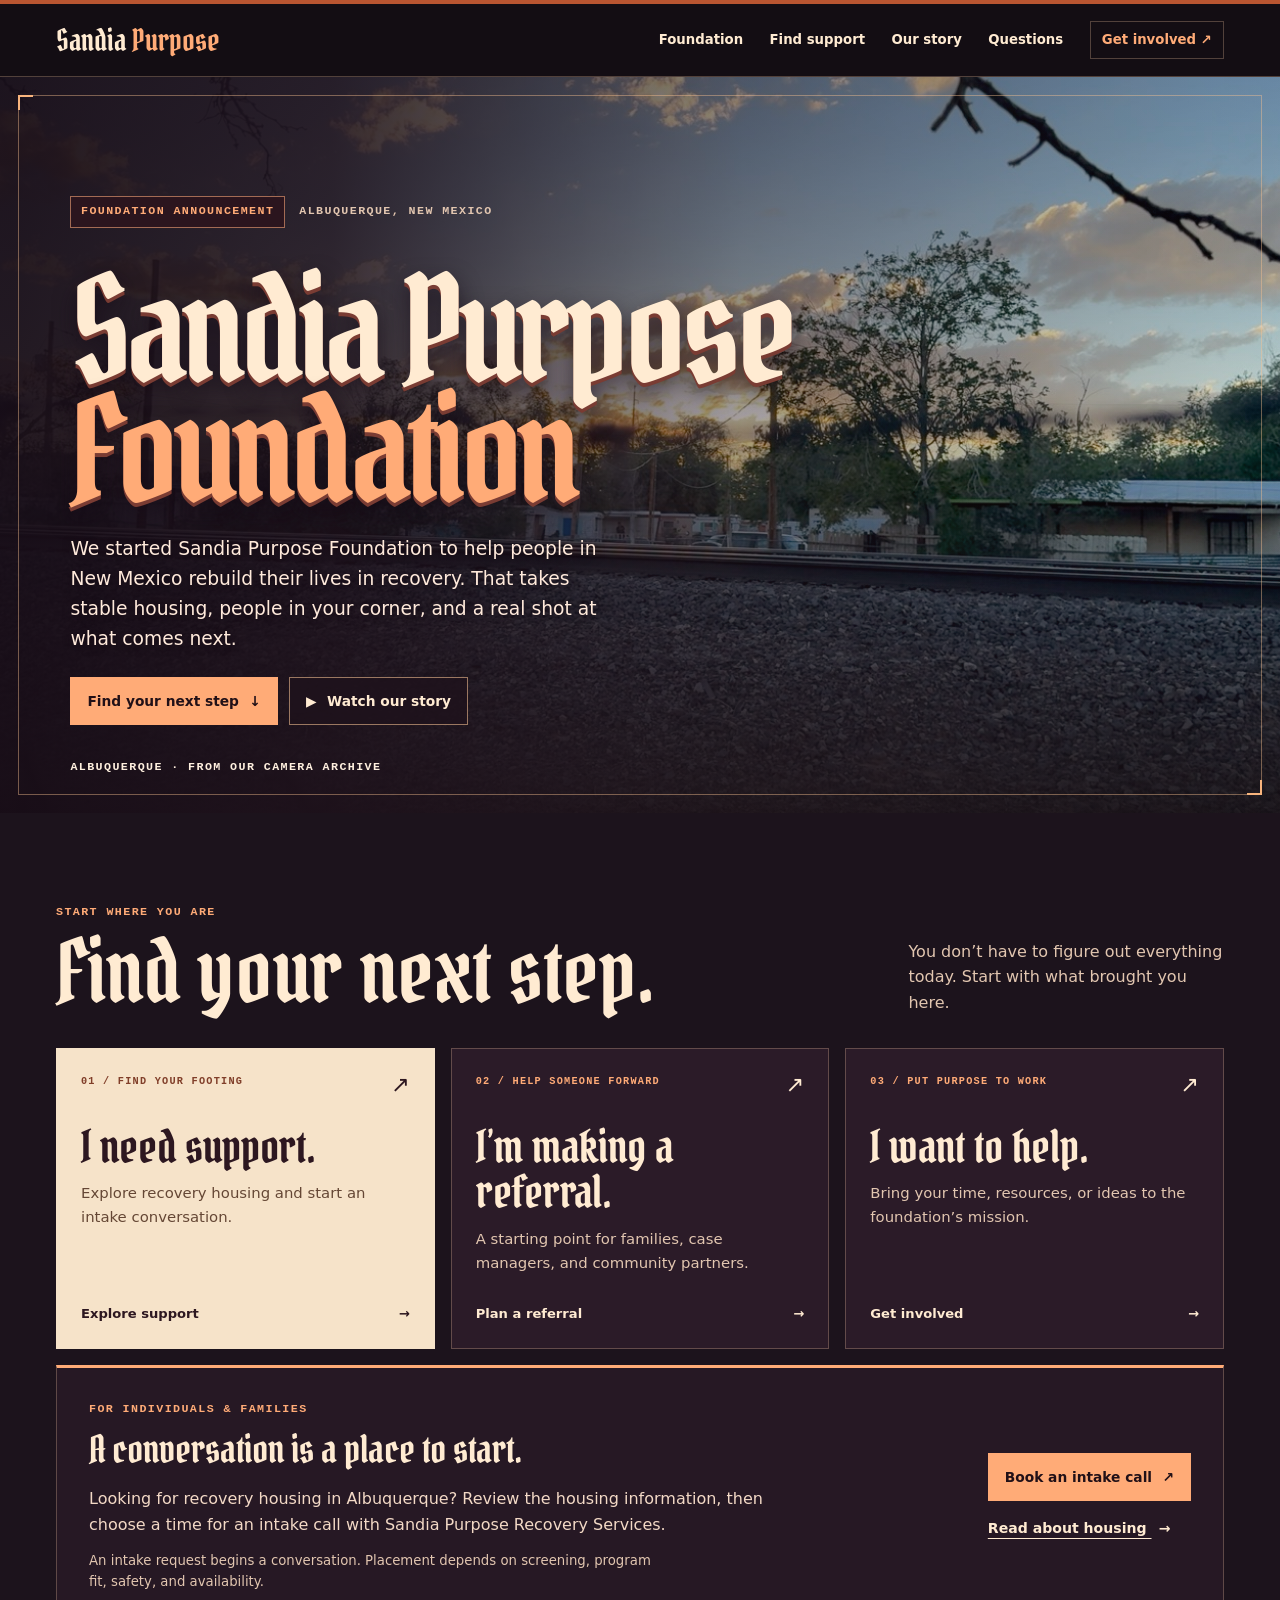
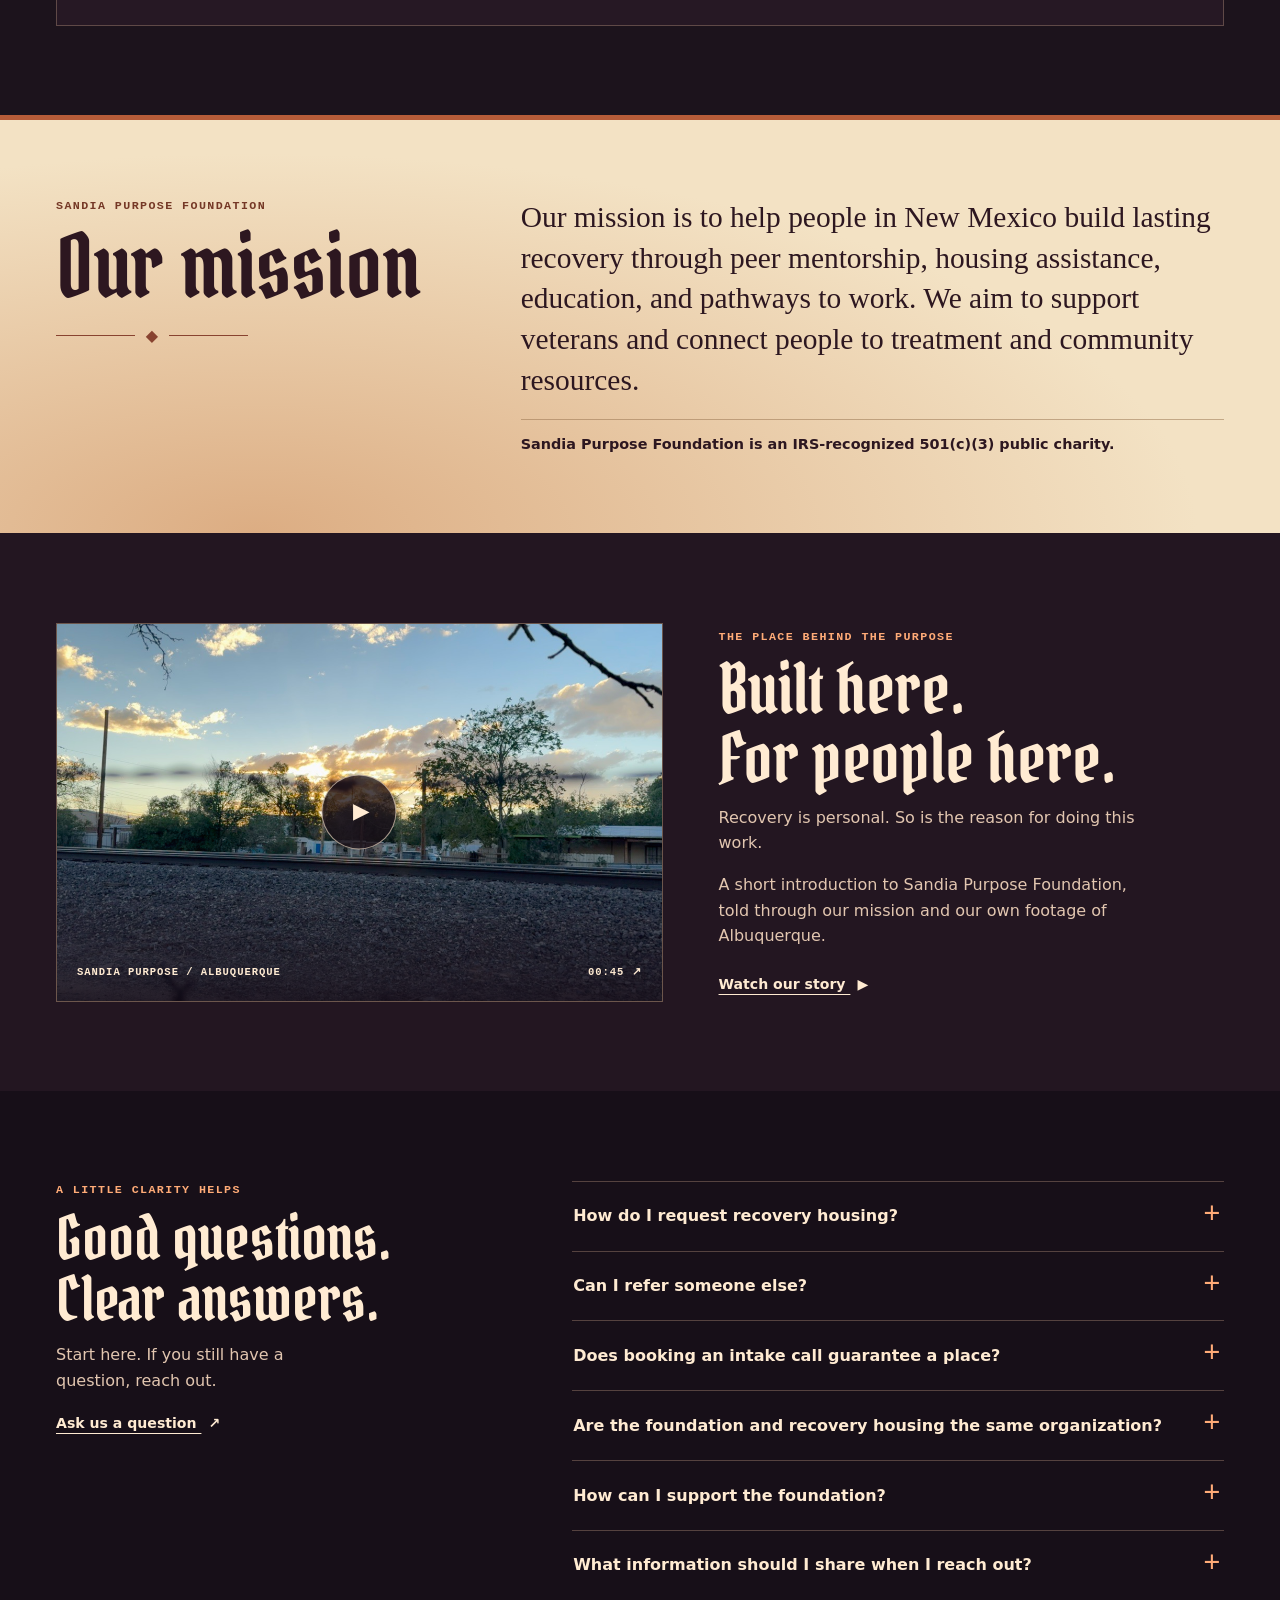
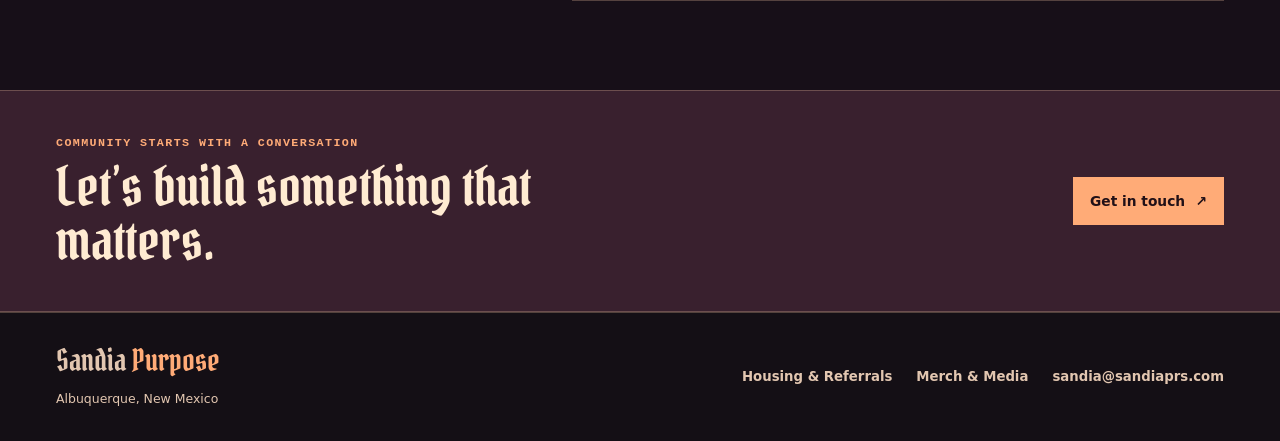
==== public/index.html @ 8d7a12a8 "Publish Sandia Purpose Foundation website" ====
<!doctype html>
<html lang="en">
<head>
  <meta charset="utf-8">
  <meta name="viewport" content="width=device-width, initial-scale=1">
  <meta name="description" content="Meet Sandia Purpose Foundation. Explore our mission, watch our Albuquerque film, and find your next step in recovery or supporting the work.">
  <meta name="theme-color" content="#171017">
  <title>Sandia Purpose Foundation | Albuquerque, New Mexico</title>
  <link rel="stylesheet" href="site.css?v=20261107-interactive">
  <script src="film.js?v=20261107-interactive" defer></script>
  <script src="interactions.js?v=20261107-interactive2" defer></script>
</head>
<body>
  <a class="skip" href="#content">Skip to content</a>
  <header class="masthead">
    <div class="wrap masthead-inner">
      <a class="wordmark" href="#content" aria-label="Sandia Purpose home">Sandia <span>Purpose</span></a>
      <button class="menu-toggle" type="button" aria-expanded="false" aria-controls="main-nav" hidden>Menu <span aria-hidden="true">☰</span></button>
      <nav id="main-nav" aria-label="Main navigation">
        <a href="#mission">Foundation</a>
        <a href="#next-step">Find support</a>
        <a href="#story">Our story</a>
        <a href="#faq">Questions</a>
        <a class="nav-contact" href="#help-details">Get involved <span aria-hidden="true">↗</span></a>
      </nav>
    </div>
  </header>
  <main id="content">
    <section class="hero" aria-labelledby="announcement-title">
      <div class="hero-image" aria-hidden="true">
        <video id="hero-film" muted loop playsinline preload="none" poster="assets/real-albuquerque-poster.jpg" data-source="assets/real-albuquerque-loop.mp4"></video>
      </div>
      <div class="frame" aria-hidden="true"></div>
      <div class="wrap hero-inner">
        <div class="hero-copy">
          <p class="kicker"><span>Foundation announcement</span><span>Albuquerque, New Mexico</span></p>
          <h1 id="announcement-title"><span>Sandia Purpose</span> <span>Foundation</span></h1>
          <p class="hero-deck">We started Sandia Purpose Foundation to help people in New Mexico rebuild their lives in recovery. That takes stable housing, people in your corner, and a real shot at what comes next.</p>
          <div class="actions">
            <a class="button primary" href="#next-step">Find your next step <span aria-hidden="true">↓</span></a>
            <a class="button secondary watch-story" href="assets/foundation-intro.mp4" data-story-open><span class="play-small" aria-hidden="true">▶</span> Watch our story</a>
          </div>
        </div>
        <div class="film-meta">
          <span>Albuquerque · From our camera archive</span>
          <button type="button" id="film-control" hidden>Play background film</button>
        </div>
      </div>
    </section>

    <section class="pathways section-pad" id="next-step" aria-labelledby="pathways-title">
      <div class="wrap">
        <div class="section-heading">
          <div><p class="kicker">Start where you are</p><h2 id="pathways-title">Find your next step.</h2></div>
          <p>You don’t have to figure out everything today. Start with what brought you here.</p>
        </div>
        <div class="path-grid" aria-label="Choose your next step">
          <a class="path-card" id="support-tab" href="#support-details" data-path="support">
            <span class="path-top"><span class="kicker">01 / Find your footing</span><span class="path-arrow" aria-hidden="true">↗</span></span>
            <span class="path-title">I need support.</span>
            <span class="path-description">Explore recovery housing and start an intake conversation.</span>
            <span class="path-hint">Explore support <span aria-hidden="true">→</span></span>
          </a>
          <a class="path-card" id="referral-tab" href="#referral-details" data-path="referral">
            <span class="path-top"><span class="kicker">02 / Help someone forward</span><span class="path-arrow" aria-hidden="true">↗</span></span>
            <span class="path-title">I’m making a referral.</span>
            <span class="path-description">A starting point for families, case managers, and community partners.</span>
            <span class="path-hint">Plan a referral <span aria-hidden="true">→</span></span>
          </a>
          <a class="path-card" id="help-tab" href="#help-details" data-path="help">
            <span class="path-top"><span class="kicker">03 / Put purpose to work</span><span class="path-arrow" aria-hidden="true">↗</span></span>
            <span class="path-title">I want to help.</span>
            <span class="path-description">Bring your time, resources, or ideas to the foundation’s mission.</span>
            <span class="path-hint">Get involved <span aria-hidden="true">→</span></span>
          </a>
        </div>
        <div class="path-panels">
          <section class="path-panel" id="support-details" aria-labelledby="support-panel-title">
            <div><p class="kicker">For individuals &amp; families</p><h3 id="support-panel-title">A conversation is a place to start.</h3><p>Looking for recovery housing in Albuquerque? Review the housing information, then choose a time for an intake call with Sandia Purpose Recovery Services.</p><p class="fine-print">An intake request begins a conversation. Placement depends on screening, program fit, safety, and availability.</p></div>
            <div class="panel-actions"><a class="button primary" href="https://calendar.google.com/calendar/appointments/schedules/AcZssZ2WqKNHgODW79zVFh_6Eq3RgrTHBSLjD2yEcVq9E57vxZjd5ArsB1Y6SOazauh2bhKIj810rDgB">Book an intake call <span aria-hidden="true">↗</span></a><a class="text-link" href="/housing-referrals/">Read about housing <span aria-hidden="true">→</span></a></div>
          </section>
          <section class="path-panel" id="referral-details" aria-labelledby="referral-panel-title">
            <div><p class="kicker">For referring people &amp; organizations</p><h3 id="referral-panel-title">Help someone take the next step.</h3><p>Family members, case managers, discharge teams, and community partners can begin with an intake call. Let us know your role and that you’re reaching out on someone’s behalf.</p><p class="fine-print">Use the call to discuss the next steps for a referral. Please keep detailed medical history out of email and booking notes.</p></div>
            <div class="panel-actions"><a class="button primary" href="https://calendar.google.com/calendar/appointments/schedules/AcZssZ2WqKNHgODW79zVFh_6Eq3RgrTHBSLjD2yEcVq9E57vxZjd5ArsB1Y6SOazauh2bhKIj810rDgB">Book an intake call <span aria-hidden="true">↗</span></a><a class="text-link" href="mailto:sandia@sandiaprs.com?subject=Housing%20referral%20inquiry">Ask a referral question <span aria-hidden="true">→</span></a></div>
          </section>
          <section class="path-panel" id="help-details" aria-labelledby="help-panel-title">
            <div><p class="kicker">For neighbors &amp; supporters</p><h3 id="help-panel-title">There’s room for your purpose, too.</h3><p>Have time, skills, supplies, or an idea for supporting the foundation’s mission? Tell us what you’d like to contribute, and we can talk about where it could fit.</p><p class="fine-print">Start a conversation about volunteering, community resources, or supporting the foundation.</p></div>
            <div class="panel-actions"><a class="button primary" href="mailto:sandia@sandiaprs.com?subject=Supporting%20Sandia%20Purpose%20Foundation">Let’s talk <span aria-hidden="true">↗</span></a><a class="text-link" href="#mission">Explore our mission <span aria-hidden="true">↓</span></a></div>
          </section>
        </div>
      </div>
    </section>

    <section class="mission" id="mission" aria-labelledby="mission-title">
      <div class="wrap mission-inner">
        <div><p class="kicker">Sandia Purpose Foundation</p><h2 id="mission-title">Our mission</h2><div class="mission-rule" aria-hidden="true">◆</div></div>
        <div><p class="mission-statement">Our mission is to help people in New Mexico build lasting recovery through peer mentorship, housing assistance, education, and pathways to work. We aim to support veterans and connect people to treatment and community resources.</p><p class="status">Sandia Purpose Foundation is an IRS-recognized 501(c)(3) public charity.</p></div>
      </div>
    </section>

    <section class="story section-pad" id="story" aria-labelledby="story-title">
      <div class="wrap story-inner">
        <a class="story-frame" href="assets/foundation-intro.mp4" data-story-open aria-label="Watch our story: Sandia Purpose Foundation">
          <img src="assets/foundation-intro-poster.jpg" width="1280" height="720" loading="lazy" alt="Evening light through the trees beside Albuquerque’s railroad tracks.">
          <span class="story-play" aria-hidden="true">▶</span>
          <span class="story-caption"><span>Sandia Purpose / Albuquerque</span><span>00:45 <span aria-hidden="true">↗</span></span></span>
        </a>
        <div class="story-copy"><p class="kicker">The place behind the purpose</p><h2 id="story-title">Built here.<br>For people here.</h2><p>Recovery is personal. So is the reason for doing this work.</p><p>A short introduction to Sandia Purpose Foundation, told through our mission and our own footage of Albuquerque.</p><a class="text-link" href="assets/foundation-intro.mp4" data-story-open>Watch our story <span aria-hidden="true">▶</span></a></div>
      </div>
    </section>

    <section class="faq section-pad" id="faq" aria-labelledby="faq-title">
      <div class="wrap faq-inner">
        <div><p class="kicker">A little clarity helps</p><h2 id="faq-title">Good questions.<br>Clear answers.</h2><p class="faq-intro">Start here. If you still have a question, reach out.</p><a class="text-link" href="mailto:sandia@sandiaprs.com?subject=Question%20for%20Sandia%20Purpose">Ask us a question <span aria-hidden="true">↗</span></a></div>
        <div class="faq-list">
          <details><summary>How do I request recovery housing?</summary><div class="faq-answer"><p>Review the housing information and book an intake call with Sandia Purpose Recovery Services. The call is a starting point to discuss your needs and the next steps.</p><a class="text-link" href="#support-details">Find housing support <span aria-hidden="true">→</span></a></div></details>
          <details><summary>Can I refer someone else?</summary><div class="faq-answer"><p>Yes. Families, treatment and discharge teams, case managers, and community partners can request an intake call. Let us know that you’re making a referral and your relationship to the person.</p><a class="text-link" href="#referral-details">See referral next steps <span aria-hidden="true">→</span></a></div></details>
          <details><summary>Does booking an intake call guarantee a place?</summary><div class="faq-answer"><p>No. Placement depends on screening, program fit, safety, and availability. The intake conversation helps establish what comes next.</p></div></details>
          <details><summary>Are the foundation and recovery housing the same organization?</summary><div class="faq-answer"><p>Sandia Purpose Foundation and Sandia Purpose Recovery Services LLC are separate organizations. This page introduces the foundation’s mission. Housing and intake links take you to Sandia Purpose Recovery Services.</p></div></details>
          <details><summary>How can I support the foundation?</summary><div class="faq-answer"><p>Get in touch about your time, skills, resources, or ideas. We can discuss ways to support the foundation’s mission and how you’d like to be involved.</p><a class="text-link" href="#help-details">Find a way to help <span aria-hidden="true">→</span></a></div></details>
          <details><summary>What information should I share when I reach out?</summary><div class="faq-answer"><p>Start with your name, how to reach you, and a brief description of what you need or how you’d like to help. Please keep detailed medical history out of email and booking notes.</p></div></details>
        </div>
      </div>
    </section>

    <section class="contact-strip" aria-labelledby="contact-title"><div class="wrap contact-inner"><div><p class="kicker">Community starts with a conversation</p><h2 id="contact-title">Let’s build something that matters.</h2></div><a class="button primary" href="mailto:sandia@sandiaprs.com">Get in touch <span aria-hidden="true">↗</span></a></div></section>
  </main>
  <footer><div class="wrap footer-inner"><div><a class="wordmark" href="#content">Sandia <span>Purpose</span></a><p>Albuquerque, New Mexico</p></div><div class="footer-links"><a href="/housing-referrals/">Housing &amp; Referrals</a><a href="/merch-media/">Merch &amp; Media</a><a href="mailto:sandia@sandiaprs.com">sandia@sandiaprs.com</a></div></div></footer>

  <dialog class="story-dialog" id="story-dialog" aria-labelledby="story-dialog-title">
    <div class="dialog-header"><div><p class="kicker">Albuquerque, New Mexico</p><h2 id="story-dialog-title">Sandia Purpose Foundation</h2></div><button class="dialog-close" type="button" autofocus aria-label="Close story video">Close <span aria-hidden="true">×</span></button></div>
    <video id="story-film" controls playsinline preload="none" poster="assets/foundation-intro-poster.jpg" data-source="assets/foundation-intro.mp4" aria-label="Sandia Purpose Foundation short introduction"><track kind="captions" src="assets/foundation-intro.vtt" srclang="en" label="English text"></video>
    <div class="dialog-footer"><p class="dialog-note">A silent, 45-second introduction. Filmed from our own camera archive. <a href="assets/foundation-intro-transcript.html">Read the film transcript</a>.</p><a class="text-link" href="#next-step" data-story-next>Find your next step <span aria-hidden="true">→</span></a></div>
    <p id="story-error" class="story-error" role="status" hidden>The video couldn’t load. <a href="assets/foundation-intro.mp4">Open the film directly</a> or <a href="assets/foundation-intro-transcript.html">read the transcript</a>.</p>
  </dialog>
</body>
</html>
---- public/site.css ----
@font-face {
  font-family: Pirata One;
  src: url("assets/PirataOne-Regular.ttf") format("truetype");
  font-display: swap;
}
:root {
  color-scheme: dark;
  --ink: #140f15;
  --light: #ffebd2;
  --muted: #e2c6b0;
  --ember: #ffab77;
  --line: #dcb49350;
  --page: 73rem;
  font: 100%/1.6 system-ui, sans-serif;
}
* { box-sizing: border-box; }
html { scroll-padding-top: 1.5rem; }
body { margin: 0; background: var(--ink); color: var(--light); }
a { color: inherit; }
a:focus-visible, button:focus-visible { outline: 3px solid #fdc65f; outline-offset: 5px; }
p, h1, h2 { margin: 0; }
.wrap { width: min(var(--page), calc(100% - 3.5rem)); margin-inline: auto; }
.skip { position: absolute; inset: 1rem auto auto 1rem; padding: .5rem 1rem; background: var(--ink); z-index: 3; }
.skip:not(:focus) { clip-path: inset(50%); }
.masthead { border-top: 4px solid #b95531; border-bottom: 1px solid var(--line); background: #130d13; }
.masthead-inner, .footer-inner { display: flex; justify-content: space-between; align-items: center; gap: .75rem 2rem; padding-block: .9rem; }
.wordmark { font: 400 1.9rem/1 Pirata One, Georgia, serif; text-decoration: none; }
.wordmark span { color: var(--ember); }
nav { display: flex; flex-wrap: wrap; gap: .65rem 1.65rem; }
nav a, footer a { font-size: .83rem; font-weight: 750; text-decoration: none; }
nav a:hover, footer a:hover { text-decoration: underline; text-underline-offset: .35em; color: var(--ember); }
.hero {
  display: grid;
  position: relative;
  isolation: isolate;
  min-height: min(46rem, 88svh);
  background: #402430 url("assets/real-albuquerque-poster.jpg") center 43% / cover no-repeat;
}
.hero-image, .hero-image::after, .frame { position: absolute; inset: 0; }
.hero-image { z-index: -2; }
.hero-image video { display: block; width: 100%; height: 100%; object-fit: cover; object-position: center 43%; }
.hero-image::after {
  content: "";
  background: linear-gradient(90deg, #180d17ee 1%, #1e111bdd 26%, #24151c65 58%, #1c141719 100%),
              linear-gradient(0deg, #160f14e6, #35182400 47%, #1b101436);
}
.frame { inset: 1.15rem; border: 1px solid #f7c18f6e; z-index: -1; pointer-events: none; }
.frame::before, .frame::after { position: absolute; width: .8rem; height: .8rem; border: solid #f8b47d; content: ""; }
.frame::before { inset: -1px auto auto -1px; border-width: 2px 0 0 2px; }
.frame::after { inset: auto -1px -1px auto; border-width: 0 2px 2px 0; }
.hero-inner { display: grid; grid-template-rows: 1fr auto; position: relative; gap: 1rem; padding: clamp(3.4rem, 8vw, 7rem) .9rem 2.3rem; }
.hero-copy { align-self: center; }
.kicker, .film-meta {
  font-family: ui-monospace, Menlo, monospace;
  font-size: .73rem;
  letter-spacing: .12em;
  font-weight: 750;
  text-transform: uppercase;
}
.hero .kicker { display: flex; align-items: center; flex-wrap: wrap; gap: .55rem .9rem; color: var(--muted); }
.hero .kicker span:first-child { padding: .35rem .6rem; border: 1px solid #e89b72a3; color: var(--ember); background: #2b151e; }
h1 {
  font: 400 clamp(4rem, 11.4vw, 10.15rem)/.82 Pirata One, Georgia, serif;
  letter-spacing: -.035em;
  margin: clamp(1.4rem, 3.4vw, 2.9rem) 0 1.5rem;
  text-shadow: 0 .03em 0 #7a3c33, 0 .07em .15em #140a15b3;
}
h1 span { display: block; }
h1 span:last-child { color: var(--ember); }
.hero-deck { max-width: 46ch; color: #ffeadb; font-size: clamp(1rem, 1.5vw, 1.17rem); text-shadow: 0 2px 9px #160b14; }
.actions { display: flex; flex-wrap: wrap; gap: .7rem; margin-top: 1.45rem; }
.button { display: inline-flex; align-items: center; justify-content: center; gap: .65rem; min-height: 3rem; padding: .65rem 1rem; font-size: .86rem; font-weight: 800; text-decoration: none; border: 1px solid transparent; }
.primary { background: var(--ember); color: #211017; }
.primary:hover { background: #ffc69d; }
.secondary { border-color: #e6b58ba0; background: #1e121ccd; }
.secondary:hover { border-color: var(--ember); color: var(--ember); }
.film-meta { display: flex; justify-content: space-between; align-items: center; flex-wrap: wrap; gap: .45rem 1rem; color: #fff0df; }
.film-meta button {
  border: 1px solid #efb69491;
  padding: .32rem .55rem;
  color: inherit;
  background: #160e16e8;
  font: inherit;
  letter-spacing: .035em;
  cursor: pointer;
}
.film-meta button:hover { border-color: var(--ember); color: var(--ember); }
.mission {
  color: #2d1720;
  background: radial-gradient(ellipse at 20% 100%, #dcad83, #f3e2c4 65%);
  border-top: 5px solid #b65c39;
}
.mission-inner, .recovery-inner { display: grid; grid-template-columns: .8fr 1.35fr; gap: 1.7rem 3rem; padding-block: clamp(2.6rem, 6vw, 5.6rem); align-items: start; }
.mission .kicker { color: #753826; }
h2 { font: 400 clamp(2.8rem, 6.8vw, 5.7rem)/1 Pirata One, Georgia, serif; margin-block: .45rem .8rem; }
.mission-rule { display: flex; align-items: center; gap: .7rem; color: #884330; max-width: 12rem; }
.mission-rule::before, .mission-rule::after { content: ""; height: 1px; background: currentColor; flex: 1; }
.mission-statement { font: 400 clamp(1.35rem, 2.3vw, 2.05rem)/1.38 Georgia, serif; }
.status { border-top: 1px solid #97735085; font-size: .9rem; margin-top: 1.2rem; padding-top: .8rem; font-weight: 650; }
.recovery { background: #2b1827; }
.recovery-inner { grid-template-columns: 1fr auto; align-items: center; }
.recovery .kicker { color: var(--ember); }
.recovery p:not(.kicker) { max-width: 59ch; color: var(--muted); }
footer { border-top: 1px solid var(--line); font-size: .85rem; color: var(--muted); }
@media (max-width: 45rem) {
  .wrap { width: calc(100% - 2.1rem); }
  .masthead-inner { align-items: flex-start; flex-direction: column; }
  nav { column-gap: 1.05rem; }
  .hero { min-height: 41rem; }
  .frame { inset: .55rem; }
  .hero-image video { object-position: 55% center; }
  .hero-image::after {
    background: linear-gradient(90deg, #180d17bc, #180d1742),
                linear-gradient(0deg, #160f14f0, #2b15269e 40%, #24121e24 100%);
  }
  .hero-inner { padding-inline: .35rem; padding-bottom: 1.4rem; }
  h1 { font-size: clamp(2.6rem, 14vw, 6.2rem); line-height: .88; }
  .mission-inner, .recovery-inner { grid-template-columns: 1fr; }
  .recovery .button { justify-self: start; }
  .footer-inner { flex-wrap: wrap; }
}
/* Visitor paths, story player, and questions */
[hidden] { display: none !important; }
html { scroll-behavior: smooth; }
section[id] { scroll-margin-top: 1.5rem; }
button, summary, a { -webkit-tap-highlight-color: transparent; }
button { cursor: pointer; }
button:focus-visible, summary:focus-visible, video:focus-visible { outline: 3px solid #fdc65f; outline-offset: 5px; }
.masthead-inner { min-height: 4.5rem; }
nav { align-items: center; }
.nav-contact { color: var(--ember); border: 1px solid var(--line); padding: .45rem .7rem; }
.menu-toggle { color: var(--light); background: transparent; border: 1px solid var(--line); min-height: 2.75rem; padding: .5rem .8rem; font: 750 .85rem/1 system-ui, sans-serif; }
.menu-toggle span { margin-left: .4rem; }
.section-pad { padding-block: clamp(3.5rem, 7vw, 6rem); }
.section-heading { display: flex; justify-content: space-between; align-items: end; gap: 1.5rem 3rem; margin-bottom: 2rem; }
.section-heading h2 { margin-bottom: 0; }
.section-heading > p { max-width: 31ch; color: var(--muted); }
.pathways { background: #1c131c; }
.pathways .kicker, .story .kicker, .faq .kicker { color: var(--ember); }
.path-grid { display: grid; grid-template-columns: repeat(3,1fr); gap: 1rem; }
.path-card { display: flex; flex-direction: column; padding: 1.5rem; text-decoration: none; background: #2b1b28; border: 1px solid var(--line); transition: background .2s, border-color .2s, transform .2s; }
.path-card:hover { background: #38212e; border-color: var(--ember); transform: translateY(-4px); }
.path-card[aria-selected="true"] { background: #f6e3c9; color: #2d1720; border-color: #f6e3c9; }
.path-card[aria-selected="true"] .kicker { color: #803e29; }
.path-card[aria-selected="true"] .path-description { color: #654735; }
.path-top { display: flex; justify-content: space-between; align-items: start; gap: .6rem; }
.path-top .kicker { font-size: .64rem; line-height: 1.6; }
.path-arrow { font-size: 1.4rem; line-height: 1; }
.path-title { font: 400 clamp(2.1rem,3.5vw,3.25rem)/1.02 Pirata One, Georgia, serif; margin-block: 1.8rem .8rem; }
.path-description { font-size: .93rem; color: var(--muted); margin-bottom: 1.7rem; }
.path-hint { display: flex; justify-content: space-between; gap: 1rem; margin-top: auto; font-size: .82rem; font-weight: 800; }
.path-panel { display: grid; grid-template-columns: 1fr auto; gap: 1.5rem 3rem; padding: 2rem; border: 1px solid var(--line); border-top: 3px solid var(--ember); background: #261824; margin-top: 1rem; }
.path-panel h3 { font: 400 clamp(1.8rem,3vw,2.5rem)/1.1 Pirata One, Georgia, serif; margin: .6rem 0 1rem; }
.path-panel p:not(.kicker) { max-width: 68ch; color: #f3d9c6; }
.path-panel p.fine-print { font-size: .83rem; color: var(--muted); margin-top: .8rem; }
.panel-actions { display: flex; flex-direction: column; align-items: start; justify-content: center; gap: 1rem; }
.text-link { font-size: .88rem; font-weight: 800; text-decoration-thickness: 1px; text-underline-offset: .35em; }
.text-link span { display: inline-block; margin-left: .45rem; }
.text-link:hover { color: var(--ember); }
.story { background: #231621; }
.story-inner { display: grid; grid-template-columns: 1.2fr 1fr; gap: 2rem 3.5rem; align-items: center; }
.story-frame { position: relative; display: grid; overflow: hidden; aspect-ratio: 16/10; border: 1px solid var(--line); text-decoration: none; background: #392b2c; }
.story-frame::after { content: ''; position: absolute; inset: 0; background: linear-gradient(0deg,#140b16dd,transparent 50%); pointer-events: none; }
.story-frame img { width: 100%; height: 100%; object-fit: cover; transition: transform .35s; }
.story-frame:hover img { transform: scale(1.035); }
.story-play { position: absolute; inset: 50% auto auto 50%; transform: translate(-50%,-50%); display: grid; place-items: center; width: 4.7rem; height: 4.7rem; padding-left: .25rem; border: 1px solid #ffebd29e; border-radius: 50%; background: #1b1119c7; color: var(--light); font-size: 1.35rem; z-index: 1; transition: background .2s; }
.story-frame:hover .story-play { background: #a94f30; }
.story-caption { position: absolute; inset: auto 1.25rem 1.25rem; z-index: 1; display: flex; justify-content: space-between; gap: 1rem; color: var(--light); font: 750 .66rem/1.5 ui-monospace,Menlo,monospace; text-transform: uppercase; letter-spacing: .09em; }
.story-copy h2 { font-size: clamp(3rem,5.4vw,4.9rem); }
.story-copy > p:not(.kicker) { color: var(--muted); max-width: 43ch; margin-bottom: 1rem; }
.story-copy > .text-link { display: inline-block; margin-top: .5rem; }
.faq { background: #170f18; }
.faq-inner { display: grid; grid-template-columns: .9fr 1.3fr; gap: 2rem 4rem; }
.faq h2 { font-size: clamp(2.7rem,4.8vw,4.4rem); }
.faq-intro { color: var(--muted); max-width: 30ch; margin-bottom: 1rem; }
.faq-list { border-top: 1px solid var(--line); }
.faq details { border-bottom: 1px solid var(--line); }
.faq summary { display: flex; justify-content: space-between; align-items: center; gap: 1rem; list-style: none; cursor: pointer; padding: 1.25rem .1rem; font-size: 1rem; font-weight: 750; }
.faq summary::-webkit-details-marker { display: none; }
.faq summary::after { content: '+'; color: var(--ember); font: 400 1.8rem/1 ui-monospace,monospace; flex: 0 0 1.2rem; }
.faq details[open] summary::after { content: '−'; }
.faq details[open] summary { color: var(--ember); }
.faq-answer { padding: 0 2.3rem 1.4rem .1rem; color: var(--muted); font-size: .95rem; }
.faq-answer .text-link { display: inline-block; color: var(--light); margin-top: .8rem; }
.contact-strip { background: #39202e; border-block: 1px solid var(--line); }
.contact-inner { display: flex; justify-content: space-between; align-items: center; gap: 1.5rem 3rem; padding-block: 2.7rem; }
.contact-inner h2 { font-size: clamp(2.3rem,4.2vw,3.7rem); margin-bottom: 0; max-width: 22ch; }
.contact-inner .kicker { color: var(--ember); }
.contact-inner .button { flex-shrink: 0; }
.footer-inner { padding-block: 2rem; }
.footer-inner p { margin-top: .7rem; font-size: .78rem; }
.footer-links { display: flex; flex-wrap: wrap; gap: .7rem 1.5rem; }
.story-dialog { width: min(62rem,calc(100% - 2rem)); max-height: calc(100dvh - 2rem); overflow: auto; color: var(--light); background: #1c131c; border: 1px solid var(--line); padding: 0; box-shadow: 0 1rem 5rem #0009; }
.story-dialog::backdrop { background: #08050ee8; backdrop-filter: blur(6px); }
.dialog-header { display: flex; justify-content: space-between; align-items: center; gap: 1rem; padding: 1.2rem 1.5rem; }
.dialog-header .kicker { color: var(--ember); font-size: .65rem; }
.dialog-header h2 { font-size: clamp(1.6rem,4vw,2.3rem); margin: .35rem 0 0; }
.dialog-close { flex: 0 0 auto; min-height: 2.75rem; padding: .55rem .8rem; color: var(--light); border: 1px solid var(--line); background: #2b1b28; font-weight: 750; }
.dialog-close span { font-size: 1.1rem; margin-left: .3rem; }
.story-dialog video { display: block; width: 100%; max-height: 65dvh; aspect-ratio: 16/9; background: #000; }
.dialog-note, .story-error { font-size: .8rem; color: var(--muted); padding: 1rem 1.5rem; }
.dialog-footer { display: flex; justify-content: space-between; align-items: center; gap: 1rem; padding-right: 1.5rem; }
.dialog-footer > .text-link { flex-shrink: 0; }
.dialog-note a, .story-error a { color: var(--light); text-underline-offset: .2em; }
body.modal-open { overflow: hidden; }
@media (max-width: 60rem) {
  .masthead-inner { gap: .75rem 1rem; }
  nav { gap: .5rem 1rem; }
  nav a { font-size: .75rem; }
  .path-card { padding: 1.1rem; }
  .path-panel { grid-template-columns: 1fr; }
  .panel-actions { flex-direction: row; flex-wrap: wrap; align-items: center; gap: 1rem 1.5rem; }
  .story-inner { gap: 2rem; }
}
@media (max-width: 45rem) {
  .masthead-inner { flex-direction: row; flex-wrap: wrap; align-items: center; }
  .menu-toggle:not([hidden]) { display: inline-flex; align-items: center; }
  nav { width: 100%; gap: .75rem 1.1rem; padding-bottom: .3rem; }
  nav a { font-size: .85rem; }
  .nav-contact { padding: .25rem .5rem; }
  .section-heading { display: block; }
  .section-heading > p { max-width: 37ch; margin-top: 1rem; }
  .path-grid { grid-template-columns: 1fr; gap: .75rem; }
  .path-card { padding: 1.15rem; }
  .path-title { font-size: 2.2rem; margin-block: .8rem .5rem; }
  .path-description { margin-bottom: 1rem; }
  .path-top .kicker { font-size: .64rem; }
  .path-panel { padding: 1.35rem; }
  .story-inner, .faq-inner { grid-template-columns: 1fr; }
  .story-copy h2 { font-size: 3.7rem; }
  .story-frame { aspect-ratio: 16/10; }
  .faq-inner { gap: 2rem; }
  .contact-inner { flex-direction: column; align-items: start; }
  .contact-inner h2 { font-size: 2.8rem; }
  .footer-inner { align-items: start; }
  .footer-links { flex-direction: column; }
  .dialog-header { padding: 1rem; }
  .dialog-note, .story-error { padding: 1rem; }
  .dialog-footer { display: block; padding: 0 0 1rem; }
  .dialog-footer > .text-link { display: inline-block; margin-left: 1rem; }
}
@media (prefers-reduced-motion: reduce) {
  html { scroll-behavior: auto; }
  *, *::before, *::after { transition: none !important; animation: none !important; }
}
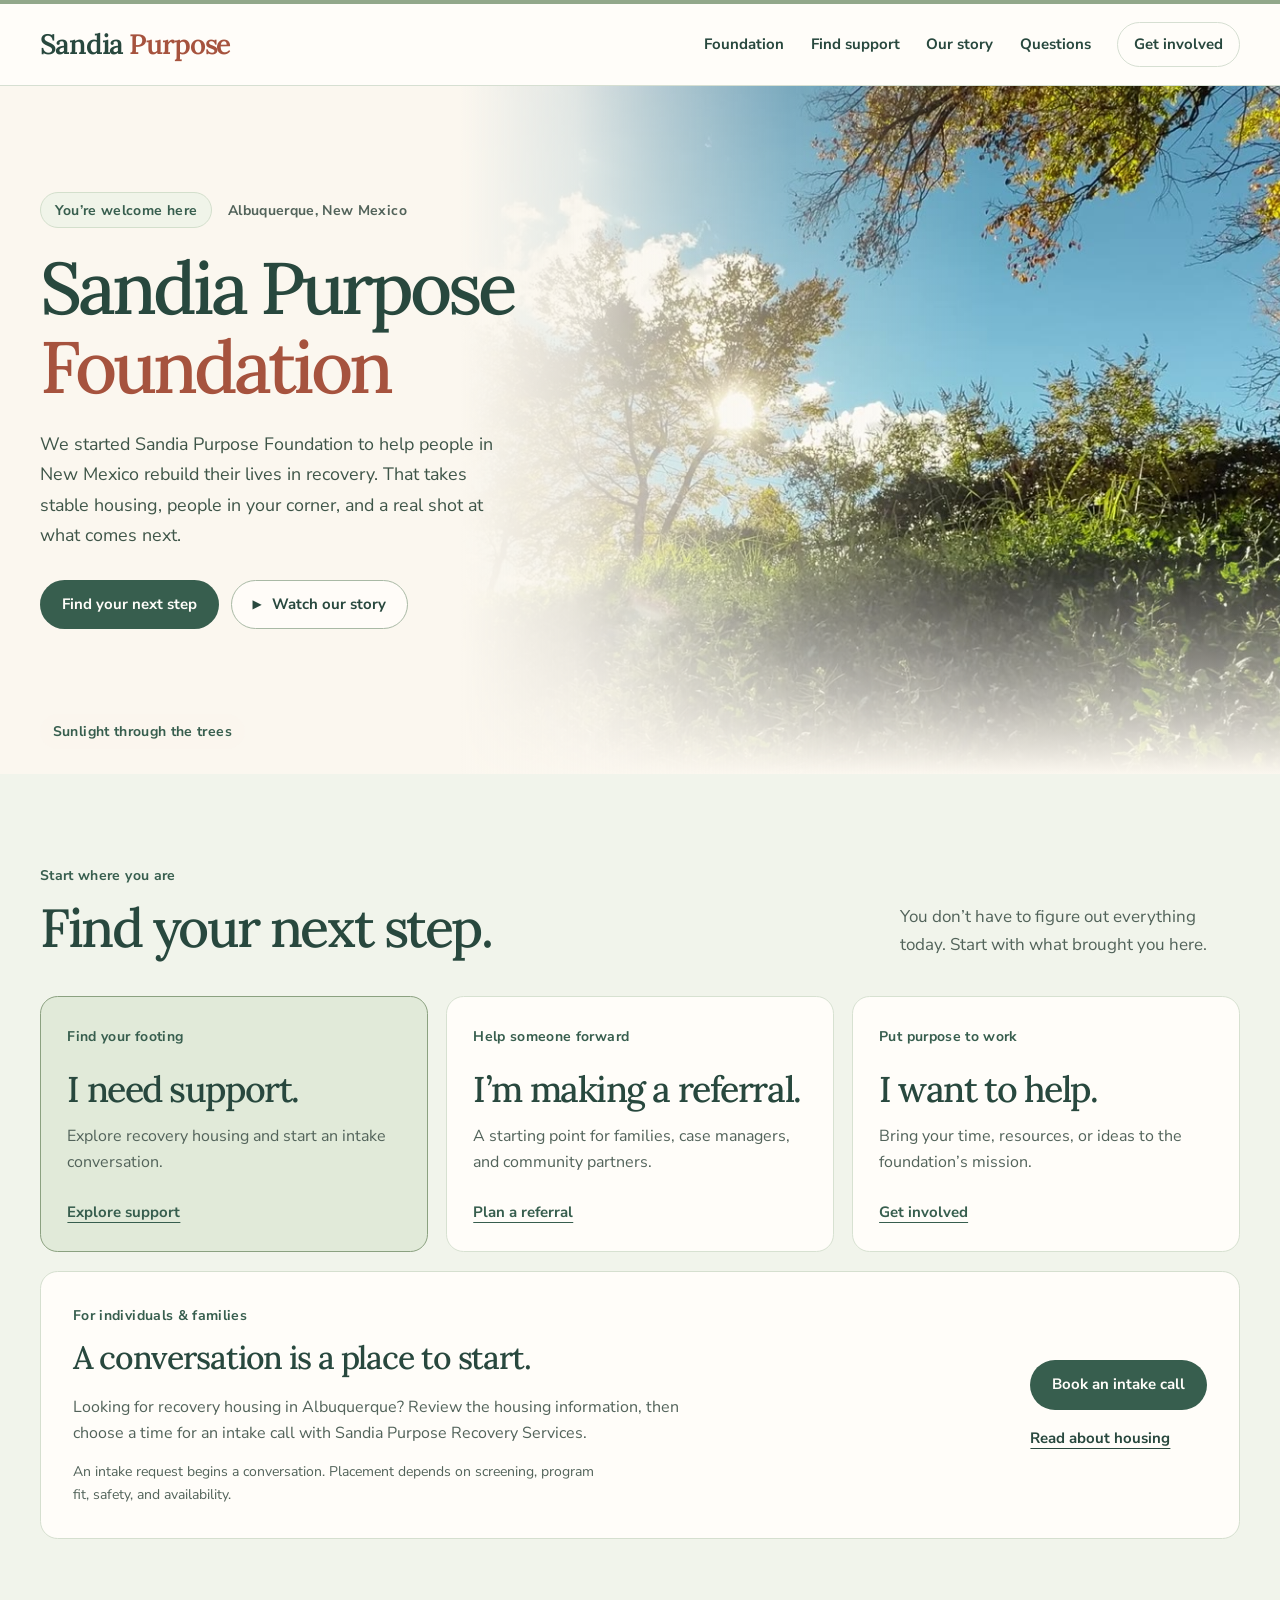
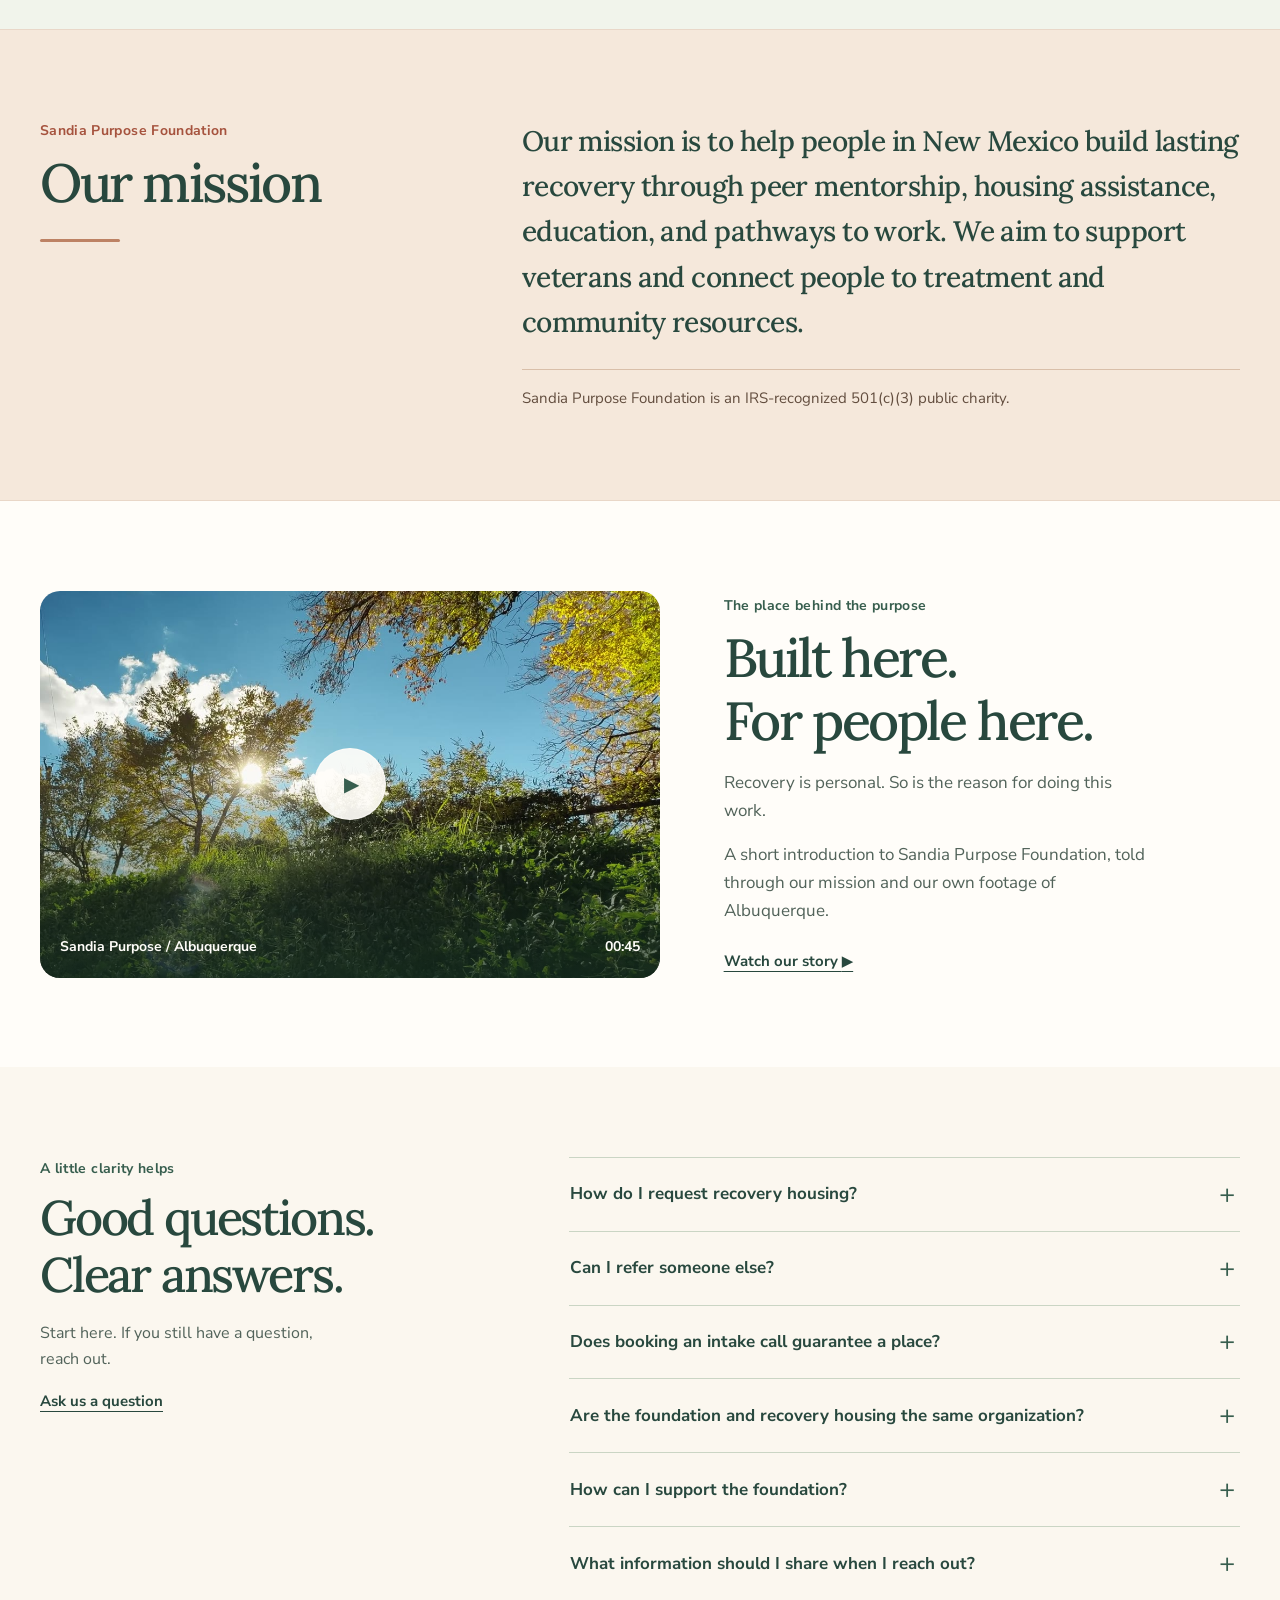
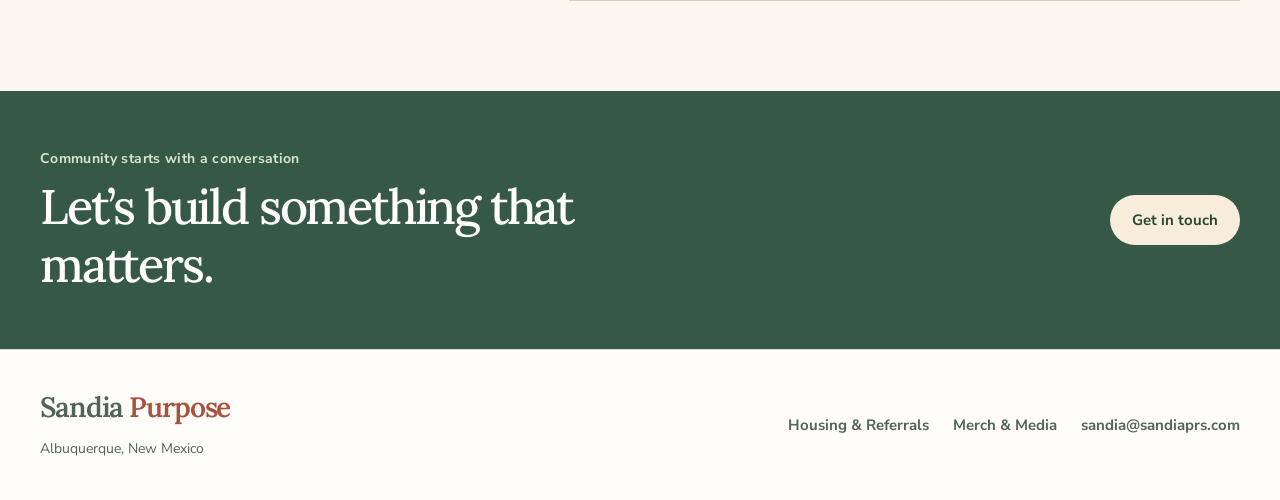
==== commit 08b13c2f: "Warm Foundation site and replace train footage" ====
--- a/public/index.html
+++ b/public/index.html
@@ -4,9 +4,9 @@
   <meta charset="utf-8">
   <meta name="viewport" content="width=device-width, initial-scale=1">
   <meta name="description" content="Meet Sandia Purpose Foundation. Explore our mission, watch our Albuquerque film, and find your next step in recovery or supporting the work.">
-  <meta name="theme-color" content="#171017">
+  <meta name="theme-color" content="#fbf7ef">
   <title>Sandia Purpose Foundation | Albuquerque, New Mexico</title>
-  <link rel="stylesheet" href="site.css?v=20261107-interactive">
+  <link rel="stylesheet" href="site.css?v=20261119-welcome">
   <script src="film.js?v=20261107-interactive" defer></script>
   <script src="interactions.js?v=20261107-interactive2" defer></script>
 </head>
@@ -21,28 +21,27 @@
         <a href="#next-step">Find support</a>
         <a href="#story">Our story</a>
         <a href="#faq">Questions</a>
-        <a class="nav-contact" href="#help-details">Get involved <span aria-hidden="true">↗</span></a>
+        <a class="nav-contact" href="#help-details">Get involved</a>
       </nav>
     </div>
   </header>
   <main id="content">
     <section class="hero" aria-labelledby="announcement-title">
       <div class="hero-image" aria-hidden="true">
-        <video id="hero-film" muted loop playsinline preload="none" poster="assets/real-albuquerque-poster.jpg" data-source="assets/real-albuquerque-loop.mp4"></video>
+        <video id="hero-film" muted loop playsinline preload="none" poster="assets/real-albuquerque-poster.jpg?v=20261119-welcome" data-source="assets/real-albuquerque-loop.mp4?v=20261119-welcome"></video>
       </div>
-      <div class="frame" aria-hidden="true"></div>
       <div class="wrap hero-inner">
         <div class="hero-copy">
-          <p class="kicker"><span>Foundation announcement</span><span>Albuquerque, New Mexico</span></p>
+          <p class="kicker"><span>You’re welcome here</span><span>Albuquerque, New Mexico</span></p>
           <h1 id="announcement-title"><span>Sandia Purpose</span> <span>Foundation</span></h1>
           <p class="hero-deck">We started Sandia Purpose Foundation to help people in New Mexico rebuild their lives in recovery. That takes stable housing, people in your corner, and a real shot at what comes next.</p>
           <div class="actions">
-            <a class="button primary" href="#next-step">Find your next step <span aria-hidden="true">↓</span></a>
-            <a class="button secondary watch-story" href="assets/foundation-intro.mp4" data-story-open><span class="play-small" aria-hidden="true">▶</span> Watch our story</a>
+            <a class="button primary" href="#next-step">Find your next step</a>
+            <a class="button secondary watch-story" href="assets/foundation-intro.mp4?v=20261119-welcome" data-story-open><span class="play-small" aria-hidden="true">▶</span> Watch our story</a>
           </div>
         </div>
         <div class="film-meta">
-          <span>Albuquerque · From our camera archive</span>
+          <span>Sunlight through the trees</span>
           <button type="button" id="film-control" hidden>Play background film</button>
         </div>
       </div>
@@ -56,36 +55,36 @@
         </div>
         <div class="path-grid" aria-label="Choose your next step">
           <a class="path-card" id="support-tab" href="#support-details" data-path="support">
-            <span class="path-top"><span class="kicker">01 / Find your footing</span><span class="path-arrow" aria-hidden="true">↗</span></span>
+            <span class="path-top"><span class="kicker">Find your footing</span></span>
             <span class="path-title">I need support.</span>
             <span class="path-description">Explore recovery housing and start an intake conversation.</span>
-            <span class="path-hint">Explore support <span aria-hidden="true">→</span></span>
+            <span class="path-hint">Explore support</span>
           </a>
           <a class="path-card" id="referral-tab" href="#referral-details" data-path="referral">
-            <span class="path-top"><span class="kicker">02 / Help someone forward</span><span class="path-arrow" aria-hidden="true">↗</span></span>
+            <span class="path-top"><span class="kicker">Help someone forward</span></span>
             <span class="path-title">I’m making a referral.</span>
             <span class="path-description">A starting point for families, case managers, and community partners.</span>
-            <span class="path-hint">Plan a referral <span aria-hidden="true">→</span></span>
+            <span class="path-hint">Plan a referral</span>
           </a>
           <a class="path-card" id="help-tab" href="#help-details" data-path="help">
-            <span class="path-top"><span class="kicker">03 / Put purpose to work</span><span class="path-arrow" aria-hidden="true">↗</span></span>
+            <span class="path-top"><span class="kicker">Put purpose to work</span></span>
             <span class="path-title">I want to help.</span>
             <span class="path-description">Bring your time, resources, or ideas to the foundation’s mission.</span>
-            <span class="path-hint">Get involved <span aria-hidden="true">→</span></span>
+            <span class="path-hint">Get involved</span>
           </a>
         </div>
         <div class="path-panels">
           <section class="path-panel" id="support-details" aria-labelledby="support-panel-title">
             <div><p class="kicker">For individuals &amp; families</p><h3 id="support-panel-title">A conversation is a place to start.</h3><p>Looking for recovery housing in Albuquerque? Review the housing information, then choose a time for an intake call with Sandia Purpose Recovery Services.</p><p class="fine-print">An intake request begins a conversation. Placement depends on screening, program fit, safety, and availability.</p></div>
-            <div class="panel-actions"><a class="button primary" href="https://calendar.google.com/calendar/appointments/schedules/AcZssZ2WqKNHgODW79zVFh_6Eq3RgrTHBSLjD2yEcVq9E57vxZjd5ArsB1Y6SOazauh2bhKIj810rDgB">Book an intake call <span aria-hidden="true">↗</span></a><a class="text-link" href="/housing-referrals/">Read about housing <span aria-hidden="true">→</span></a></div>
+            <div class="panel-actions"><a class="button primary" href="https://calendar.google.com/calendar/appointments/schedules/AcZssZ2WqKNHgODW79zVFh_6Eq3RgrTHBSLjD2yEcVq9E57vxZjd5ArsB1Y6SOazauh2bhKIj810rDgB">Book an intake call</a><a class="text-link" href="/housing-referrals/">Read about housing</a></div>
           </section>
           <section class="path-panel" id="referral-details" aria-labelledby="referral-panel-title">
             <div><p class="kicker">For referring people &amp; organizations</p><h3 id="referral-panel-title">Help someone take the next step.</h3><p>Family members, case managers, discharge teams, and community partners can begin with an intake call. Let us know your role and that you’re reaching out on someone’s behalf.</p><p class="fine-print">Use the call to discuss the next steps for a referral. Please keep detailed medical history out of email and booking notes.</p></div>
-            <div class="panel-actions"><a class="button primary" href="https://calendar.google.com/calendar/appointments/schedules/AcZssZ2WqKNHgODW79zVFh_6Eq3RgrTHBSLjD2yEcVq9E57vxZjd5ArsB1Y6SOazauh2bhKIj810rDgB">Book an intake call <span aria-hidden="true">↗</span></a><a class="text-link" href="mailto:sandia@sandiaprs.com?subject=Housing%20referral%20inquiry">Ask a referral question <span aria-hidden="true">→</span></a></div>
+            <div class="panel-actions"><a class="button primary" href="https://calendar.google.com/calendar/appointments/schedules/AcZssZ2WqKNHgODW79zVFh_6Eq3RgrTHBSLjD2yEcVq9E57vxZjd5ArsB1Y6SOazauh2bhKIj810rDgB">Book an intake call</a><a class="text-link" href="mailto:sandia@sandiaprs.com?subject=Housing%20referral%20inquiry">Ask a referral question</a></div>
           </section>
           <section class="path-panel" id="help-details" aria-labelledby="help-panel-title">
             <div><p class="kicker">For neighbors &amp; supporters</p><h3 id="help-panel-title">There’s room for your purpose, too.</h3><p>Have time, skills, supplies, or an idea for supporting the foundation’s mission? Tell us what you’d like to contribute, and we can talk about where it could fit.</p><p class="fine-print">Start a conversation about volunteering, community resources, or supporting the foundation.</p></div>
-            <div class="panel-actions"><a class="button primary" href="mailto:sandia@sandiaprs.com?subject=Supporting%20Sandia%20Purpose%20Foundation">Let’s talk <span aria-hidden="true">↗</span></a><a class="text-link" href="#mission">Explore our mission <span aria-hidden="true">↓</span></a></div>
+            <div class="panel-actions"><a class="button primary" href="mailto:sandia@sandiaprs.com?subject=Supporting%20Sandia%20Purpose%20Foundation">Let’s talk</a><a class="text-link" href="#mission">Explore our mission</a></div>
           </section>
         </div>
       </div>
@@ -93,45 +92,45 @@
 
     <section class="mission" id="mission" aria-labelledby="mission-title">
       <div class="wrap mission-inner">
-        <div><p class="kicker">Sandia Purpose Foundation</p><h2 id="mission-title">Our mission</h2><div class="mission-rule" aria-hidden="true">◆</div></div>
+        <div><p class="kicker">Sandia Purpose Foundation</p><h2 id="mission-title">Our mission</h2><div class="mission-rule" aria-hidden="true"></div></div>
         <div><p class="mission-statement">Our mission is to help people in New Mexico build lasting recovery through peer mentorship, housing assistance, education, and pathways to work. We aim to support veterans and connect people to treatment and community resources.</p><p class="status">Sandia Purpose Foundation is an IRS-recognized 501(c)(3) public charity.</p></div>
       </div>
     </section>
 
     <section class="story section-pad" id="story" aria-labelledby="story-title">
       <div class="wrap story-inner">
-        <a class="story-frame" href="assets/foundation-intro.mp4" data-story-open aria-label="Watch our story: Sandia Purpose Foundation">
-          <img src="assets/foundation-intro-poster.jpg" width="1280" height="720" loading="lazy" alt="Evening light through the trees beside Albuquerque’s railroad tracks.">
+        <a class="story-frame" href="assets/foundation-intro.mp4?v=20261119-welcome" data-story-open aria-label="Watch our story: Sandia Purpose Foundation">
+          <img src="assets/foundation-intro-poster.jpg?v=20261119-welcome" width="1280" height="720" loading="lazy" alt="Sunlight filtering through green and golden leaves against a blue sky.">
           <span class="story-play" aria-hidden="true">▶</span>
-          <span class="story-caption"><span>Sandia Purpose / Albuquerque</span><span>00:45 <span aria-hidden="true">↗</span></span></span>
+          <span class="story-caption"><span>Sandia Purpose / Albuquerque</span><span>00:45</span></span>
         </a>
-        <div class="story-copy"><p class="kicker">The place behind the purpose</p><h2 id="story-title">Built here.<br>For people here.</h2><p>Recovery is personal. So is the reason for doing this work.</p><p>A short introduction to Sandia Purpose Foundation, told through our mission and our own footage of Albuquerque.</p><a class="text-link" href="assets/foundation-intro.mp4" data-story-open>Watch our story <span aria-hidden="true">▶</span></a></div>
+        <div class="story-copy"><p class="kicker">The place behind the purpose</p><h2 id="story-title">Built here.<br>For people here.</h2><p>Recovery is personal. So is the reason for doing this work.</p><p>A short introduction to Sandia Purpose Foundation, told through our mission and our own footage of Albuquerque.</p><a class="text-link" href="assets/foundation-intro.mp4?v=20261119-welcome" data-story-open>Watch our story <span aria-hidden="true">▶</span></a></div>
       </div>
     </section>
 
     <section class="faq section-pad" id="faq" aria-labelledby="faq-title">
       <div class="wrap faq-inner">
-        <div><p class="kicker">A little clarity helps</p><h2 id="faq-title">Good questions.<br>Clear answers.</h2><p class="faq-intro">Start here. If you still have a question, reach out.</p><a class="text-link" href="mailto:sandia@sandiaprs.com?subject=Question%20for%20Sandia%20Purpose">Ask us a question <span aria-hidden="true">↗</span></a></div>
+        <div><p class="kicker">A little clarity helps</p><h2 id="faq-title">Good questions.<br>Clear answers.</h2><p class="faq-intro">Start here. If you still have a question, reach out.</p><a class="text-link" href="mailto:sandia@sandiaprs.com?subject=Question%20for%20Sandia%20Purpose">Ask us a question</a></div>
         <div class="faq-list">
-          <details><summary>How do I request recovery housing?</summary><div class="faq-answer"><p>Review the housing information and book an intake call with Sandia Purpose Recovery Services. The call is a starting point to discuss your needs and the next steps.</p><a class="text-link" href="#support-details">Find housing support <span aria-hidden="true">→</span></a></div></details>
-          <details><summary>Can I refer someone else?</summary><div class="faq-answer"><p>Yes. Families, treatment and discharge teams, case managers, and community partners can request an intake call. Let us know that you’re making a referral and your relationship to the person.</p><a class="text-link" href="#referral-details">See referral next steps <span aria-hidden="true">→</span></a></div></details>
+          <details><summary>How do I request recovery housing?</summary><div class="faq-answer"><p>Review the housing information and book an intake call with Sandia Purpose Recovery Services. The call is a starting point to discuss your needs and the next steps.</p><a class="text-link" href="#support-details">Find housing support</a></div></details>
+          <details><summary>Can I refer someone else?</summary><div class="faq-answer"><p>Yes. Families, treatment and discharge teams, case managers, and community partners can request an intake call. Let us know that you’re making a referral and your relationship to the person.</p><a class="text-link" href="#referral-details">See referral next steps</a></div></details>
           <details><summary>Does booking an intake call guarantee a place?</summary><div class="faq-answer"><p>No. Placement depends on screening, program fit, safety, and availability. The intake conversation helps establish what comes next.</p></div></details>
           <details><summary>Are the foundation and recovery housing the same organization?</summary><div class="faq-answer"><p>Sandia Purpose Foundation and Sandia Purpose Recovery Services LLC are separate organizations. This page introduces the foundation’s mission. Housing and intake links take you to Sandia Purpose Recovery Services.</p></div></details>
-          <details><summary>How can I support the foundation?</summary><div class="faq-answer"><p>Get in touch about your time, skills, resources, or ideas. We can discuss ways to support the foundation’s mission and how you’d like to be involved.</p><a class="text-link" href="#help-details">Find a way to help <span aria-hidden="true">→</span></a></div></details>
+          <details><summary>How can I support the foundation?</summary><div class="faq-answer"><p>Get in touch about your time, skills, resources, or ideas. We can discuss ways to support the foundation’s mission and how you’d like to be involved.</p><a class="text-link" href="#help-details">Find a way to help</a></div></details>
           <details><summary>What information should I share when I reach out?</summary><div class="faq-answer"><p>Start with your name, how to reach you, and a brief description of what you need or how you’d like to help. Please keep detailed medical history out of email and booking notes.</p></div></details>
         </div>
       </div>
     </section>
 
-    <section class="contact-strip" aria-labelledby="contact-title"><div class="wrap contact-inner"><div><p class="kicker">Community starts with a conversation</p><h2 id="contact-title">Let’s build something that matters.</h2></div><a class="button primary" href="mailto:sandia@sandiaprs.com">Get in touch <span aria-hidden="true">↗</span></a></div></section>
+    <section class="contact-strip" aria-labelledby="contact-title"><div class="wrap contact-inner"><div><p class="kicker">Community starts with a conversation</p><h2 id="contact-title">Let’s build something that matters.</h2></div><a class="button primary" href="mailto:sandia@sandiaprs.com">Get in touch</a></div></section>
   </main>
   <footer><div class="wrap footer-inner"><div><a class="wordmark" href="#content">Sandia <span>Purpose</span></a><p>Albuquerque, New Mexico</p></div><div class="footer-links"><a href="/housing-referrals/">Housing &amp; Referrals</a><a href="/merch-media/">Merch &amp; Media</a><a href="mailto:sandia@sandiaprs.com">sandia@sandiaprs.com</a></div></div></footer>
 
   <dialog class="story-dialog" id="story-dialog" aria-labelledby="story-dialog-title">
     <div class="dialog-header"><div><p class="kicker">Albuquerque, New Mexico</p><h2 id="story-dialog-title">Sandia Purpose Foundation</h2></div><button class="dialog-close" type="button" autofocus aria-label="Close story video">Close <span aria-hidden="true">×</span></button></div>
-    <video id="story-film" controls playsinline preload="none" poster="assets/foundation-intro-poster.jpg" data-source="assets/foundation-intro.mp4" aria-label="Sandia Purpose Foundation short introduction"><track kind="captions" src="assets/foundation-intro.vtt" srclang="en" label="English text"></video>
-    <div class="dialog-footer"><p class="dialog-note">A silent, 45-second introduction. Filmed from our own camera archive. <a href="assets/foundation-intro-transcript.html">Read the film transcript</a>.</p><a class="text-link" href="#next-step" data-story-next>Find your next step <span aria-hidden="true">→</span></a></div>
-    <p id="story-error" class="story-error" role="status" hidden>The video couldn’t load. <a href="assets/foundation-intro.mp4">Open the film directly</a> or <a href="assets/foundation-intro-transcript.html">read the transcript</a>.</p>
+    <video id="story-film" controls playsinline preload="none" poster="assets/foundation-intro-poster.jpg?v=20261119-welcome" data-source="assets/foundation-intro.mp4?v=20261119-welcome" aria-label="Sandia Purpose Foundation short introduction"><track kind="captions" src="assets/foundation-intro.vtt" srclang="en" label="English text"></video>
+    <div class="dialog-footer"><p class="dialog-note">A silent, 45-second introduction. Filmed from our own camera archive. <a href="assets/foundation-intro-transcript.html">Read the film transcript</a>.</p><a class="text-link" href="#next-step" data-story-next>Find your next step</a></div>
+    <p id="story-error" class="story-error" role="status" hidden>The video couldn’t load. <a href="assets/foundation-intro.mp4?v=20261119-welcome">Open the film directly</a> or <a href="assets/foundation-intro-transcript.html">read the transcript</a>.</p>
   </dialog>
 </body>
 </html>
--- a/public/site.css
+++ b/public/site.css
@@ -1,240 +1,196 @@
-@font-face {
-  font-family: Pirata One;
-  src: url("assets/PirataOne-Regular.ttf") format("truetype");
-  font-display: swap;
-}
+@font-face { font-family: Lora; src: url("assets/Lora-Medium.woff2") format("woff2"); font-style: normal; font-weight: 500; font-display: swap; }
+@font-face { font-family: Lora; src: url("assets/Lora-SemiBold.woff2") format("woff2"); font-style: normal; font-weight: 600; font-display: swap; }
+@font-face { font-family: "Nunito Sans"; src: url("assets/NunitoSans-Regular.woff2") format("woff2"); font-style: normal; font-weight: 400; font-display: swap; }
+@font-face { font-family: "Nunito Sans"; src: url("assets/NunitoSans-SemiBold.woff2") format("woff2"); font-style: normal; font-weight: 600; font-display: swap; }
+@font-face { font-family: "Nunito Sans"; src: url("assets/NunitoSans-Bold.woff2") format("woff2"); font-style: normal; font-weight: 700; font-display: swap; }
 :root {
-  color-scheme: dark;
-  --ink: #140f15;
-  --light: #ffebd2;
-  --muted: #e2c6b0;
-  --ember: #ffab77;
-  --line: #dcb49350;
-  --page: 73rem;
-  font: 100%/1.6 system-ui, sans-serif;
+  color-scheme: light;
+  --ink: #28483e;
+  --paper: #fbf7ef;
+  --light: #fffdf9;
+  --muted: #52635a;
+  --green: #375e4e;
+  --clay: #a6533e;
+  --line: #d6dfd2;
+  --page: 75rem;
+  font: 100%/1.65 "Nunito Sans", system-ui, sans-serif;
 }
 * { box-sizing: border-box; }
-html { scroll-padding-top: 1.5rem; }
-body { margin: 0; background: var(--ink); color: var(--light); }
+html { scroll-padding-top: 1.5rem; scroll-behavior: smooth; }
+body { margin: 0; background: var(--paper); color: var(--ink); }
 a { color: inherit; }
-a:focus-visible, button:focus-visible { outline: 3px solid #fdc65f; outline-offset: 5px; }
+a:focus-visible, button:focus-visible, summary:focus-visible, video:focus-visible { outline: 3px solid var(--clay); outline-offset: 5px; }
 p, h1, h2 { margin: 0; }
-.wrap { width: min(var(--page), calc(100% - 3.5rem)); margin-inline: auto; }
-.skip { position: absolute; inset: 1rem auto auto 1rem; padding: .5rem 1rem; background: var(--ink); z-index: 3; }
-.skip:not(:focus) { clip-path: inset(50%); }
-.masthead { border-top: 4px solid #b95531; border-bottom: 1px solid var(--line); background: #130d13; }
-.masthead-inner, .footer-inner { display: flex; justify-content: space-between; align-items: center; gap: .75rem 2rem; padding-block: .9rem; }
-.wordmark { font: 400 1.9rem/1 Pirata One, Georgia, serif; text-decoration: none; }
-.wordmark span { color: var(--ember); }
-nav { display: flex; flex-wrap: wrap; gap: .65rem 1.65rem; }
-nav a, footer a { font-size: .83rem; font-weight: 750; text-decoration: none; }
-nav a:hover, footer a:hover { text-decoration: underline; text-underline-offset: .35em; color: var(--ember); }
-.hero {
-  display: grid;
-  position: relative;
-  isolation: isolate;
-  min-height: min(46rem, 88svh);
-  background: #402430 url("assets/real-albuquerque-poster.jpg") center 43% / cover no-repeat;
-}
-.hero-image, .hero-image::after, .frame { position: absolute; inset: 0; }
-.hero-image { z-index: -2; }
-.hero-image video { display: block; width: 100%; height: 100%; object-fit: cover; object-position: center 43%; }
-.hero-image::after {
-  content: "";
-  background: linear-gradient(90deg, #180d17ee 1%, #1e111bdd 26%, #24151c65 58%, #1c141719 100%),
-              linear-gradient(0deg, #160f14e6, #35182400 47%, #1b101436);
-}
-.frame { inset: 1.15rem; border: 1px solid #f7c18f6e; z-index: -1; pointer-events: none; }
-.frame::before, .frame::after { position: absolute; width: .8rem; height: .8rem; border: solid #f8b47d; content: ""; }
-.frame::before { inset: -1px auto auto -1px; border-width: 2px 0 0 2px; }
-.frame::after { inset: auto -1px -1px auto; border-width: 0 2px 2px 0; }
-.hero-inner { display: grid; grid-template-rows: 1fr auto; position: relative; gap: 1rem; padding: clamp(3.4rem, 8vw, 7rem) .9rem 2.3rem; }
-.hero-copy { align-self: center; }
-.kicker, .film-meta {
-  font-family: ui-monospace, Menlo, monospace;
-  font-size: .73rem;
-  letter-spacing: .12em;
-  font-weight: 750;
-  text-transform: uppercase;
-}
-.hero .kicker { display: flex; align-items: center; flex-wrap: wrap; gap: .55rem .9rem; color: var(--muted); }
-.hero .kicker span:first-child { padding: .35rem .6rem; border: 1px solid #e89b72a3; color: var(--ember); background: #2b151e; }
-h1 {
-  font: 400 clamp(4rem, 11.4vw, 10.15rem)/.82 Pirata One, Georgia, serif;
-  letter-spacing: -.035em;
-  margin: clamp(1.4rem, 3.4vw, 2.9rem) 0 1.5rem;
-  text-shadow: 0 .03em 0 #7a3c33, 0 .07em .15em #140a15b3;
-}
-h1 span { display: block; }
-h1 span:last-child { color: var(--ember); }
-.hero-deck { max-width: 46ch; color: #ffeadb; font-size: clamp(1rem, 1.5vw, 1.17rem); text-shadow: 0 2px 9px #160b14; }
-.actions { display: flex; flex-wrap: wrap; gap: .7rem; margin-top: 1.45rem; }
-.button { display: inline-flex; align-items: center; justify-content: center; gap: .65rem; min-height: 3rem; padding: .65rem 1rem; font-size: .86rem; font-weight: 800; text-decoration: none; border: 1px solid transparent; }
-.primary { background: var(--ember); color: #211017; }
-.primary:hover { background: #ffc69d; }
-.secondary { border-color: #e6b58ba0; background: #1e121ccd; }
-.secondary:hover { border-color: var(--ember); color: var(--ember); }
-.film-meta { display: flex; justify-content: space-between; align-items: center; flex-wrap: wrap; gap: .45rem 1rem; color: #fff0df; }
-.film-meta button {
-  border: 1px solid #efb69491;
-  padding: .32rem .55rem;
-  color: inherit;
-  background: #160e16e8;
-  font: inherit;
-  letter-spacing: .035em;
-  cursor: pointer;
-}
-.film-meta button:hover { border-color: var(--ember); color: var(--ember); }
-.mission {
-  color: #2d1720;
-  background: radial-gradient(ellipse at 20% 100%, #dcad83, #f3e2c4 65%);
-  border-top: 5px solid #b65c39;
-}
-.mission-inner, .recovery-inner { display: grid; grid-template-columns: .8fr 1.35fr; gap: 1.7rem 3rem; padding-block: clamp(2.6rem, 6vw, 5.6rem); align-items: start; }
-.mission .kicker { color: #753826; }
-h2 { font: 400 clamp(2.8rem, 6.8vw, 5.7rem)/1 Pirata One, Georgia, serif; margin-block: .45rem .8rem; }
-.mission-rule { display: flex; align-items: center; gap: .7rem; color: #884330; max-width: 12rem; }
-.mission-rule::before, .mission-rule::after { content: ""; height: 1px; background: currentColor; flex: 1; }
-.mission-statement { font: 400 clamp(1.35rem, 2.3vw, 2.05rem)/1.38 Georgia, serif; }
-.status { border-top: 1px solid #97735085; font-size: .9rem; margin-top: 1.2rem; padding-top: .8rem; font-weight: 650; }
-.recovery { background: #2b1827; }
-.recovery-inner { grid-template-columns: 1fr auto; align-items: center; }
-.recovery .kicker { color: var(--ember); }
-.recovery p:not(.kicker) { max-width: 59ch; color: var(--muted); }
-footer { border-top: 1px solid var(--line); font-size: .85rem; color: var(--muted); }
-@media (max-width: 45rem) {
-  .wrap { width: calc(100% - 2.1rem); }
-  .masthead-inner { align-items: flex-start; flex-direction: column; }
-  nav { column-gap: 1.05rem; }
-  .hero { min-height: 41rem; }
-  .frame { inset: .55rem; }
-  .hero-image video { object-position: 55% center; }
-  .hero-image::after {
-    background: linear-gradient(90deg, #180d17bc, #180d1742),
-                linear-gradient(0deg, #160f14f0, #2b15269e 40%, #24121e24 100%);
-  }
-  .hero-inner { padding-inline: .35rem; padding-bottom: 1.4rem; }
-  h1 { font-size: clamp(2.6rem, 14vw, 6.2rem); line-height: .88; }
-  .mission-inner, .recovery-inner { grid-template-columns: 1fr; }
-  .recovery .button { justify-self: start; }
-  .footer-inner { flex-wrap: wrap; }
-}
-/* Visitor paths, story player, and questions */
-[hidden] { display: none !important; }
-html { scroll-behavior: smooth; }
-section[id] { scroll-margin-top: 1.5rem; }
 button, summary, a { -webkit-tap-highlight-color: transparent; }
 button { cursor: pointer; }
-button:focus-visible, summary:focus-visible, video:focus-visible { outline: 3px solid #fdc65f; outline-offset: 5px; }
-.masthead-inner { min-height: 4.5rem; }
-nav { align-items: center; }
-.nav-contact { color: var(--ember); border: 1px solid var(--line); padding: .45rem .7rem; }
-.menu-toggle { color: var(--light); background: transparent; border: 1px solid var(--line); min-height: 2.75rem; padding: .5rem .8rem; font: 750 .85rem/1 system-ui, sans-serif; }
-.menu-toggle span { margin-left: .4rem; }
+[hidden] { display: none !important; }
+.wrap { width: min(var(--page), calc(100% - 4rem)); margin-inline: auto; }
+.skip { position: absolute; inset: 1rem auto auto 1rem; padding: .6rem 1rem; background: var(--light); z-index: 5; }
+.skip:not(:focus) { clip-path: inset(50%); }
+.masthead { border-top: 4px solid #92a88b; border-bottom: 1px solid var(--line); background: var(--light); }
+.masthead-inner, .footer-inner { display: flex; justify-content: space-between; align-items: center; gap: 1rem 2rem; padding-block: 1.15rem; }
+.wordmark { font: 600 1.75rem/1.25 Lora, Georgia, serif; letter-spacing: -.04em; text-decoration: none; }
+.wordmark span { color: var(--clay); }
+nav { display: flex; align-items: center; flex-wrap: wrap; gap: .75rem 1.65rem; }
+nav a, footer a { font-size: .9375rem; font-weight: 700; text-decoration: none; }
+nav a:hover, footer a:hover { color: var(--clay); text-decoration: underline; text-underline-offset: .3em; }
+.nav-contact { border: 1px solid var(--line); border-radius: 2rem; padding: .55rem 1rem; }
+.menu-toggle { color: var(--ink); background: var(--paper); border: 1px solid var(--line); border-radius: 1.5rem; min-height: 2.75rem; padding: .6rem 1rem; font: 700 .9375rem/1 "Nunito Sans", sans-serif; }
+.menu-toggle span { margin-left: .35rem; }
+.hero { display: grid; position: relative; isolation: isolate; min-height: 43rem; overflow: hidden; background: var(--paper); }
+.hero-image { position: absolute; inset: 0 0 0 36%; z-index: -1; background: url("assets/real-albuquerque-poster.jpg?v=20261119-welcome") center / cover no-repeat; }
+.hero-image video { display: block; width: 100%; height: 100%; object-fit: cover; object-position: 40% center; }
+.hero-image::after { content: ""; position: absolute; inset: 0; background: linear-gradient(90deg, #fbf7efff 0%, #fbf7efdb 14%, #fbf7ef42 40%, #fbf7ef00 65%), linear-gradient(0deg, #fbf7efff, #fbf7ef00 35%); }
+.hero-inner { display: grid; grid-template-rows: 1fr auto; gap: 2.5rem; min-height: 43rem; padding-block: 4.8rem 1.6rem; }
+.hero-copy { align-self: center; max-width: 37rem; width: 53%; padding-bottom: 1rem; }
+.kicker, .film-meta { font-size: .875rem; font-weight: 700; letter-spacing: .025em; }
+.hero .kicker { display: flex; align-items: center; flex-wrap: wrap; gap: .6rem 1rem; color: var(--muted); }
+.hero .kicker span:first-child { padding: .35rem .85rem; border: 1px solid #d3dfcc; border-radius: 2rem; color: var(--green); background: #f0f4e9; }
+h1 { font: 500 clamp(3rem, 5.7vw, 5.1rem)/1.08 Lora, Georgia, serif; letter-spacing: -.055em; margin: 1.3rem 0 1.4rem; }
+h1 span { display: block; }
+h1 span:last-child { color: var(--clay); }
+.hero-deck { max-width: 43ch; color: #3e5548; font-size: clamp(1.0625rem, 1.4vw, 1.1875rem); line-height: 1.7; }
+.actions { display: flex; flex-wrap: wrap; gap: .75rem; margin-top: 1.8rem; }
+.button { display: inline-flex; align-items: center; justify-content: center; gap: .65rem; min-height: 3.1rem; padding: .7rem 1.3rem; border-radius: 2rem; font-size: .9375rem; font-weight: 700; text-decoration: none; border: 1px solid transparent; transition: background .2s, border-color .2s; }
+.primary { background: var(--green); color: var(--light); }
+.primary:hover { background: #264c3b; }
+.secondary { border-color: #a9b9a5; background: #fffdf9ec; color: var(--ink); }
+.secondary:hover { border-color: var(--green); background: #eff3e7; }
+.play-small { font-size: .75rem; }
+.film-meta { display: flex; justify-content: space-between; align-items: center; flex-wrap: wrap; gap: .6rem 1rem; color: var(--green); }
+.film-meta > span { background: #fbf7efe8; border-radius: 2rem; padding: .35rem .8rem; }
+.film-meta button { border: 1px solid #c0cbb9; border-radius: 2rem; padding: .5rem .85rem; color: var(--ink); background: #fffdf9ed; font: inherit; }
+.film-meta button:hover { border-color: var(--green); background: #eff3e7; }
+section[id] { scroll-margin-top: 1.5rem; }
 .section-pad { padding-block: clamp(3.5rem, 7vw, 6rem); }
-.section-heading { display: flex; justify-content: space-between; align-items: end; gap: 1.5rem 3rem; margin-bottom: 2rem; }
+h2 { font: 500 clamp(2.4rem, 4.2vw, 3.8rem)/1.18 Lora, Georgia, serif; letter-spacing: -.045em; margin-block: .55rem 1rem; }
+.section-heading { display: flex; justify-content: space-between; align-items: end; gap: 1.5rem 3rem; margin-bottom: 2.3rem; }
 .section-heading h2 { margin-bottom: 0; }
-.section-heading > p { max-width: 31ch; color: var(--muted); }
-.pathways { background: #1c131c; }
-.pathways .kicker, .story .kicker, .faq .kicker { color: var(--ember); }
-.path-grid { display: grid; grid-template-columns: repeat(3,1fr); gap: 1rem; }
-.path-card { display: flex; flex-direction: column; padding: 1.5rem; text-decoration: none; background: #2b1b28; border: 1px solid var(--line); transition: background .2s, border-color .2s, transform .2s; }
-.path-card:hover { background: #38212e; border-color: var(--ember); transform: translateY(-4px); }
-.path-card[aria-selected="true"] { background: #f6e3c9; color: #2d1720; border-color: #f6e3c9; }
-.path-card[aria-selected="true"] .kicker { color: #803e29; }
-.path-card[aria-selected="true"] .path-description { color: #654735; }
-.path-top { display: flex; justify-content: space-between; align-items: start; gap: .6rem; }
-.path-top .kicker { font-size: .64rem; line-height: 1.6; }
-.path-arrow { font-size: 1.4rem; line-height: 1; }
-.path-title { font: 400 clamp(2.1rem,3.5vw,3.25rem)/1.02 Pirata One, Georgia, serif; margin-block: 1.8rem .8rem; }
-.path-description { font-size: .93rem; color: var(--muted); margin-bottom: 1.7rem; }
-.path-hint { display: flex; justify-content: space-between; gap: 1rem; margin-top: auto; font-size: .82rem; font-weight: 800; }
-.path-panel { display: grid; grid-template-columns: 1fr auto; gap: 1.5rem 3rem; padding: 2rem; border: 1px solid var(--line); border-top: 3px solid var(--ember); background: #261824; margin-top: 1rem; }
-.path-panel h3 { font: 400 clamp(1.8rem,3vw,2.5rem)/1.1 Pirata One, Georgia, serif; margin: .6rem 0 1rem; }
-.path-panel p:not(.kicker) { max-width: 68ch; color: #f3d9c6; }
-.path-panel p.fine-print { font-size: .83rem; color: var(--muted); margin-top: .8rem; }
+.section-heading > p { max-width: 34ch; color: var(--muted); font-size: 1.0625rem; }
+.pathways { background: #f1f4eb; }
+.pathways .kicker, .story .kicker, .faq .kicker { color: var(--green); }
+.path-grid { display: grid; grid-template-columns: repeat(3, 1fr); gap: 1.1rem; }
+.path-card { display: flex; flex-direction: column; padding: 1.65rem; text-decoration: none; border-radius: 1.1rem; background: var(--light); border: 1px solid #d7e1d1; transition: background .2s, border-color .2s, transform .2s, box-shadow .2s; }
+.path-card:hover { border-color: #8ea587; transform: translateY(-3px); box-shadow: 0 .5rem 1.5rem #28483e0a; }
+.path-card[aria-selected="true"] { background: #e1ead9; border-color: #8ba180; }
+.path-top { display: block; }
+.path-top .kicker { font-size: .875rem; }
+.path-title { font: 500 clamp(1.8rem, 2.8vw, 2.35rem)/1.2 Lora, Georgia, serif; letter-spacing: -.04em; margin-block: 1.15rem .75rem; }
+.path-description { font-size: 1rem; color: var(--muted); margin-bottom: 1.5rem; }
+.path-hint { margin-top: auto; font-size: .9375rem; color: var(--green); font-weight: 700; text-decoration: underline; text-underline-offset: .3em; }
+.path-panel { display: grid; grid-template-columns: 1fr auto; gap: 1.5rem 3rem; padding: 2rem; border: 1px solid #d5dfcf; border-radius: 1.1rem; background: var(--light); margin-top: 1.2rem; }
+.path-panel h3 { font: 500 clamp(1.6rem, 2.5vw, 2.2rem)/1.25 Lora, Georgia, serif; letter-spacing: -.035em; margin: .65rem 0 1rem; }
+.path-panel p:not(.kicker) { max-width: 66ch; color: var(--muted); }
+.path-panel p.fine-print { font-size: .875rem; margin-top: .85rem; }
 .panel-actions { display: flex; flex-direction: column; align-items: start; justify-content: center; gap: 1rem; }
-.text-link { font-size: .88rem; font-weight: 800; text-decoration-thickness: 1px; text-underline-offset: .35em; }
-.text-link span { display: inline-block; margin-left: .45rem; }
-.text-link:hover { color: var(--ember); }
-.story { background: #231621; }
-.story-inner { display: grid; grid-template-columns: 1.2fr 1fr; gap: 2rem 3.5rem; align-items: center; }
-.story-frame { position: relative; display: grid; overflow: hidden; aspect-ratio: 16/10; border: 1px solid var(--line); text-decoration: none; background: #392b2c; }
-.story-frame::after { content: ''; position: absolute; inset: 0; background: linear-gradient(0deg,#140b16dd,transparent 50%); pointer-events: none; }
+.text-link { font-size: .9375rem; font-weight: 700; text-decoration-thickness: 1px; text-underline-offset: .3em; }
+.text-link:hover { color: var(--clay); }
+.mission { background: #f5e8db; border-block: 1px solid #e9d7c8; }
+.mission-inner { display: grid; grid-template-columns: .8fr 1.35fr; gap: 1.7rem 3.5rem; padding-block: clamp(3.5rem, 7vw, 6rem); align-items: start; }
+.mission .kicker { color: var(--clay); }
+.mission-rule { width: 5rem; height: 3px; border-radius: 2rem; background: #bd8264; margin-top: 1.5rem; }
+.mission-statement { font: 500 clamp(1.35rem, 2.2vw, 1.9rem)/1.6 Lora, Georgia, serif; letter-spacing: -.02em; }
+.status { border-top: 1px solid #d9bfa9; font-size: .9375rem; margin-top: 1.5rem; padding-top: 1rem; color: #624d3e; }
+.story { background: var(--light); }
+.story-inner { display: grid; grid-template-columns: 1.2fr 1fr; gap: 2rem 4rem; align-items: center; }
+.story-frame { position: relative; display: grid; overflow: hidden; aspect-ratio: 16/10; border-radius: 1.25rem; text-decoration: none; background: #536b48; }
+.story-frame::after { content: ""; position: absolute; inset: 0; background: linear-gradient(0deg, #152e21bd, transparent 50%); pointer-events: none; }
 .story-frame img { width: 100%; height: 100%; object-fit: cover; transition: transform .35s; }
 .story-frame:hover img { transform: scale(1.035); }
-.story-play { position: absolute; inset: 50% auto auto 50%; transform: translate(-50%,-50%); display: grid; place-items: center; width: 4.7rem; height: 4.7rem; padding-left: .25rem; border: 1px solid #ffebd29e; border-radius: 50%; background: #1b1119c7; color: var(--light); font-size: 1.35rem; z-index: 1; transition: background .2s; }
-.story-frame:hover .story-play { background: #a94f30; }
-.story-caption { position: absolute; inset: auto 1.25rem 1.25rem; z-index: 1; display: flex; justify-content: space-between; gap: 1rem; color: var(--light); font: 750 .66rem/1.5 ui-monospace,Menlo,monospace; text-transform: uppercase; letter-spacing: .09em; }
-.story-copy h2 { font-size: clamp(3rem,5.4vw,4.9rem); }
-.story-copy > p:not(.kicker) { color: var(--muted); max-width: 43ch; margin-bottom: 1rem; }
+.story-play { position: absolute; inset: 50% auto auto 50%; transform: translate(-50%, -50%); display: grid; place-items: center; width: 4.5rem; height: 4.5rem; padding-left: .25rem; border: 1px solid #fffdf9b0; border-radius: 50%; background: #fffdf9eb; color: var(--green); font-size: 1.25rem; z-index: 1; transition: background .2s; }
+.story-frame:hover .story-play { background: var(--light); }
+.story-caption { position: absolute; inset: auto 1.25rem 1.25rem; z-index: 1; display: flex; justify-content: space-between; gap: 1rem; color: var(--light); font-size: .875rem; font-weight: 700; }
+.story-copy > p:not(.kicker) { color: var(--muted); max-width: 43ch; margin-bottom: 1rem; font-size: 1.0625rem; }
 .story-copy > .text-link { display: inline-block; margin-top: .5rem; }
-.faq { background: #170f18; }
+.faq { background: var(--paper); }
 .faq-inner { display: grid; grid-template-columns: .9fr 1.3fr; gap: 2rem 4rem; }
-.faq h2 { font-size: clamp(2.7rem,4.8vw,4.4rem); }
+.faq h2 { font-size: clamp(2.3rem, 3.8vw, 3.4rem); }
 .faq-intro { color: var(--muted); max-width: 30ch; margin-bottom: 1rem; }
-.faq-list { border-top: 1px solid var(--line); }
-.faq details { border-bottom: 1px solid var(--line); }
-.faq summary { display: flex; justify-content: space-between; align-items: center; gap: 1rem; list-style: none; cursor: pointer; padding: 1.25rem .1rem; font-size: 1rem; font-weight: 750; }
+.faq-list { border-top: 1px solid #cad5c4; }
+.faq details { border-bottom: 1px solid #cad5c4; }
+.faq summary { display: flex; justify-content: space-between; align-items: center; gap: 1rem; list-style: none; cursor: pointer; padding: 1.4rem .1rem; font-size: 1.0625rem; font-weight: 700; }
 .faq summary::-webkit-details-marker { display: none; }
-.faq summary::after { content: '+'; color: var(--ember); font: 400 1.8rem/1 ui-monospace,monospace; flex: 0 0 1.2rem; }
-.faq details[open] summary::after { content: '−'; }
-.faq details[open] summary { color: var(--ember); }
-.faq-answer { padding: 0 2.3rem 1.4rem .1rem; color: var(--muted); font-size: .95rem; }
-.faq-answer .text-link { display: inline-block; color: var(--light); margin-top: .8rem; }
-.contact-strip { background: #39202e; border-block: 1px solid var(--line); }
-.contact-inner { display: flex; justify-content: space-between; align-items: center; gap: 1.5rem 3rem; padding-block: 2.7rem; }
-.contact-inner h2 { font-size: clamp(2.3rem,4.2vw,3.7rem); margin-bottom: 0; max-width: 22ch; }
-.contact-inner .kicker { color: var(--ember); }
-.contact-inner .button { flex-shrink: 0; }
-.footer-inner { padding-block: 2rem; }
-.footer-inner p { margin-top: .7rem; font-size: .78rem; }
-.footer-links { display: flex; flex-wrap: wrap; gap: .7rem 1.5rem; }
-.story-dialog { width: min(62rem,calc(100% - 2rem)); max-height: calc(100dvh - 2rem); overflow: auto; color: var(--light); background: #1c131c; border: 1px solid var(--line); padding: 0; box-shadow: 0 1rem 5rem #0009; }
-.story-dialog::backdrop { background: #08050ee8; backdrop-filter: blur(6px); }
+.faq summary::after { content: "+"; color: var(--green); font: 400 1.7rem/1 "Nunito Sans", sans-serif; flex: 0 0 1.2rem; }
+.faq details[open] summary::after { content: "−"; }
+.faq details[open] summary { color: var(--clay); }
+.faq-answer { padding: 0 2rem 1.4rem .1rem; color: var(--muted); font-size: 1rem; }
+.faq-answer .text-link { display: inline-block; color: var(--green); margin-top: .8rem; }
+.contact-strip { background: #365847; color: var(--light); }
+.contact-inner { display: flex; justify-content: space-between; align-items: center; gap: 1.5rem 3rem; padding-block: 3.5rem; }
+.contact-inner h2 { font-size: clamp(2.1rem, 3.8vw, 3.3rem); margin-bottom: 0; max-width: 23ch; }
+.contact-inner .kicker { color: #d7e5ca; }
+.contact-inner .button { flex-shrink: 0; background: #f8ecda; color: #294934; }
+.contact-inner .button:hover { background: var(--light); }
+footer { border-top: 1px solid var(--line); color: var(--muted); background: var(--light); }
+.footer-inner { padding-block: 2.5rem; }
+.footer-inner p { margin-top: .7rem; font-size: .875rem; }
+.footer-links { display: flex; flex-wrap: wrap; gap: .8rem 1.5rem; }
+.story-dialog { width: min(62rem, calc(100% - 2rem)); max-height: calc(100dvh - 2rem); overflow: auto; color: var(--ink); background: var(--light); border: 1px solid var(--line); border-radius: 1.25rem; padding: 0; box-shadow: 0 1rem 5rem #12271b44; }
+.story-dialog::backdrop { background: #182d24cc; backdrop-filter: blur(5px); }
 .dialog-header { display: flex; justify-content: space-between; align-items: center; gap: 1rem; padding: 1.2rem 1.5rem; }
-.dialog-header .kicker { color: var(--ember); font-size: .65rem; }
-.dialog-header h2 { font-size: clamp(1.6rem,4vw,2.3rem); margin: .35rem 0 0; }
-.dialog-close { flex: 0 0 auto; min-height: 2.75rem; padding: .55rem .8rem; color: var(--light); border: 1px solid var(--line); background: #2b1b28; font-weight: 750; }
+.dialog-header .kicker { color: var(--green); }
+.dialog-header h2 { font-size: clamp(1.5rem, 3.5vw, 2.1rem); margin: .35rem 0 0; }
+.dialog-close { flex: 0 0 auto; min-height: 2.75rem; padding: .55rem .9rem; color: var(--ink); border: 1px solid var(--line); border-radius: 2rem; background: #f1f4eb; font: 700 .9375rem/1.4 "Nunito Sans", sans-serif; }
 .dialog-close span { font-size: 1.1rem; margin-left: .3rem; }
-.story-dialog video { display: block; width: 100%; max-height: 65dvh; aspect-ratio: 16/9; background: #000; }
-.dialog-note, .story-error { font-size: .8rem; color: var(--muted); padding: 1rem 1.5rem; }
+.story-dialog video { display: block; width: 100%; max-height: 65dvh; aspect-ratio: 16/9; background: #1b3024; }
+.dialog-note, .story-error { font-size: .875rem; color: var(--muted); padding: 1rem 1.5rem; }
 .dialog-footer { display: flex; justify-content: space-between; align-items: center; gap: 1rem; padding-right: 1.5rem; }
 .dialog-footer > .text-link { flex-shrink: 0; }
-.dialog-note a, .story-error a { color: var(--light); text-underline-offset: .2em; }
+.dialog-note a, .story-error a { color: var(--green); text-underline-offset: .2em; }
 body.modal-open { overflow: hidden; }
-@media (max-width: 60rem) {
+@media (max-width: 65rem) {
   .masthead-inner { gap: .75rem 1rem; }
   nav { gap: .5rem 1rem; }
-  nav a { font-size: .75rem; }
-  .path-card { padding: 1.1rem; }
+  nav a { font-size: .875rem; }
+  .hero-copy { width: 65%; }
+  .hero-image { left: 28%; }
+  .hero-image::after { background: linear-gradient(90deg, #fbf7efff, #fbf7efd6 25%, #fbf7ef3d 70%), linear-gradient(0deg, #fbf7efff, #fbf7ef00 40%); }
+  .path-card { padding: 1.3rem; }
   .path-panel { grid-template-columns: 1fr; }
   .panel-actions { flex-direction: row; flex-wrap: wrap; align-items: center; gap: 1rem 1.5rem; }
   .story-inner { gap: 2rem; }
 }
 @media (max-width: 45rem) {
-  .masthead-inner { flex-direction: row; flex-wrap: wrap; align-items: center; }
+  .wrap { width: calc(100% - 2.5rem); }
+  .masthead-inner { flex-direction: row; flex-wrap: wrap; align-items: center; padding-block: .9rem; }
+  .wordmark { font-size: 1.4rem; }
   .menu-toggle:not([hidden]) { display: inline-flex; align-items: center; }
-  nav { width: 100%; gap: .75rem 1.1rem; padding-bottom: .3rem; }
-  nav a { font-size: .85rem; }
-  .nav-contact { padding: .25rem .5rem; }
+  nav { width: 100%; gap: .5rem 1rem; padding-block: .5rem .2rem; }
+  nav a { font-size: .9375rem; padding-block: .5rem; }
+  .nav-contact { padding: .4rem .85rem; }
+  .hero { min-height: auto; }
+  .hero-image { inset: 0 0 auto; height: 21rem; }
+  .hero-image video { object-position: 40% center; }
+  .hero-image::after { background: linear-gradient(0deg, #fbf7efff 0%, #fbf7efb8 20%, #fbf7ef00 60%); }
+  .hero-inner { min-height: auto; padding-top: 17.5rem; padding-bottom: 1.5rem; gap: 1rem; }
+  .hero-copy { max-width: none; width: 100%; }
+  .hero .kicker { font-size: .8125rem; gap: .5rem .75rem; }
+  h1 { font-size: clamp(2.2rem, 9.5vw, 4.2rem); line-height: 1.1; letter-spacing: -.05em; margin-block: 1.1rem 1.2rem; }
+  .hero-deck { max-width: 45ch; font-size: 1.0625rem; }
+  .actions { gap: .65rem; margin-top: 1.4rem; }
+  .button { padding-inline: 1.1rem; }
+  .film-meta { font-size: .8125rem; }
+  .film-meta > span { padding-inline: 0; background: transparent; }
+  .film-meta button { font-size: .875rem; }
   .section-heading { display: block; }
   .section-heading > p { max-width: 37ch; margin-top: 1rem; }
-  .path-grid { grid-template-columns: 1fr; gap: .75rem; }
-  .path-card { padding: 1.15rem; }
-  .path-title { font-size: 2.2rem; margin-block: .8rem .5rem; }
+  .path-grid { grid-template-columns: 1fr; gap: .85rem; }
+  .path-card { padding: 1.4rem; }
+  .path-title { font-size: 2rem; margin-block: .65rem .7rem; }
   .path-description { margin-bottom: 1rem; }
-  .path-top .kicker { font-size: .64rem; }
-  .path-panel { padding: 1.35rem; }
-  .story-inner, .faq-inner { grid-template-columns: 1fr; }
-  .story-copy h2 { font-size: 3.7rem; }
+  .path-panel { padding: 1.4rem; }
+  .mission-inner, .story-inner, .faq-inner { grid-template-columns: 1fr; }
+  .mission-inner { gap: 1.8rem; }
+  .mission-rule { margin-top: 1rem; }
   .story-frame { aspect-ratio: 16/10; }
   .faq-inner { gap: 2rem; }
-  .contact-inner { flex-direction: column; align-items: start; }
-  .contact-inner h2 { font-size: 2.8rem; }
-  .footer-inner { align-items: start; }
+  .contact-inner { flex-direction: column; align-items: start; padding-block: 3rem; }
+  .contact-inner h2 { font-size: 2.5rem; }
+  .footer-inner { align-items: start; flex-direction: column; gap: 1.5rem; }
   .footer-links { flex-direction: column; }
-  .dialog-header { padding: 1rem; }
+  .dialog-header { padding: 1rem; align-items: start; }
+  .dialog-header .kicker { font-size: .8125rem; }
+  .dialog-header h2 { font-size: 1.4rem; }
   .dialog-note, .story-error { padding: 1rem; }
   .dialog-footer { display: block; padding: 0 0 1rem; }
   .dialog-footer > .text-link { display: inline-block; margin-left: 1rem; }
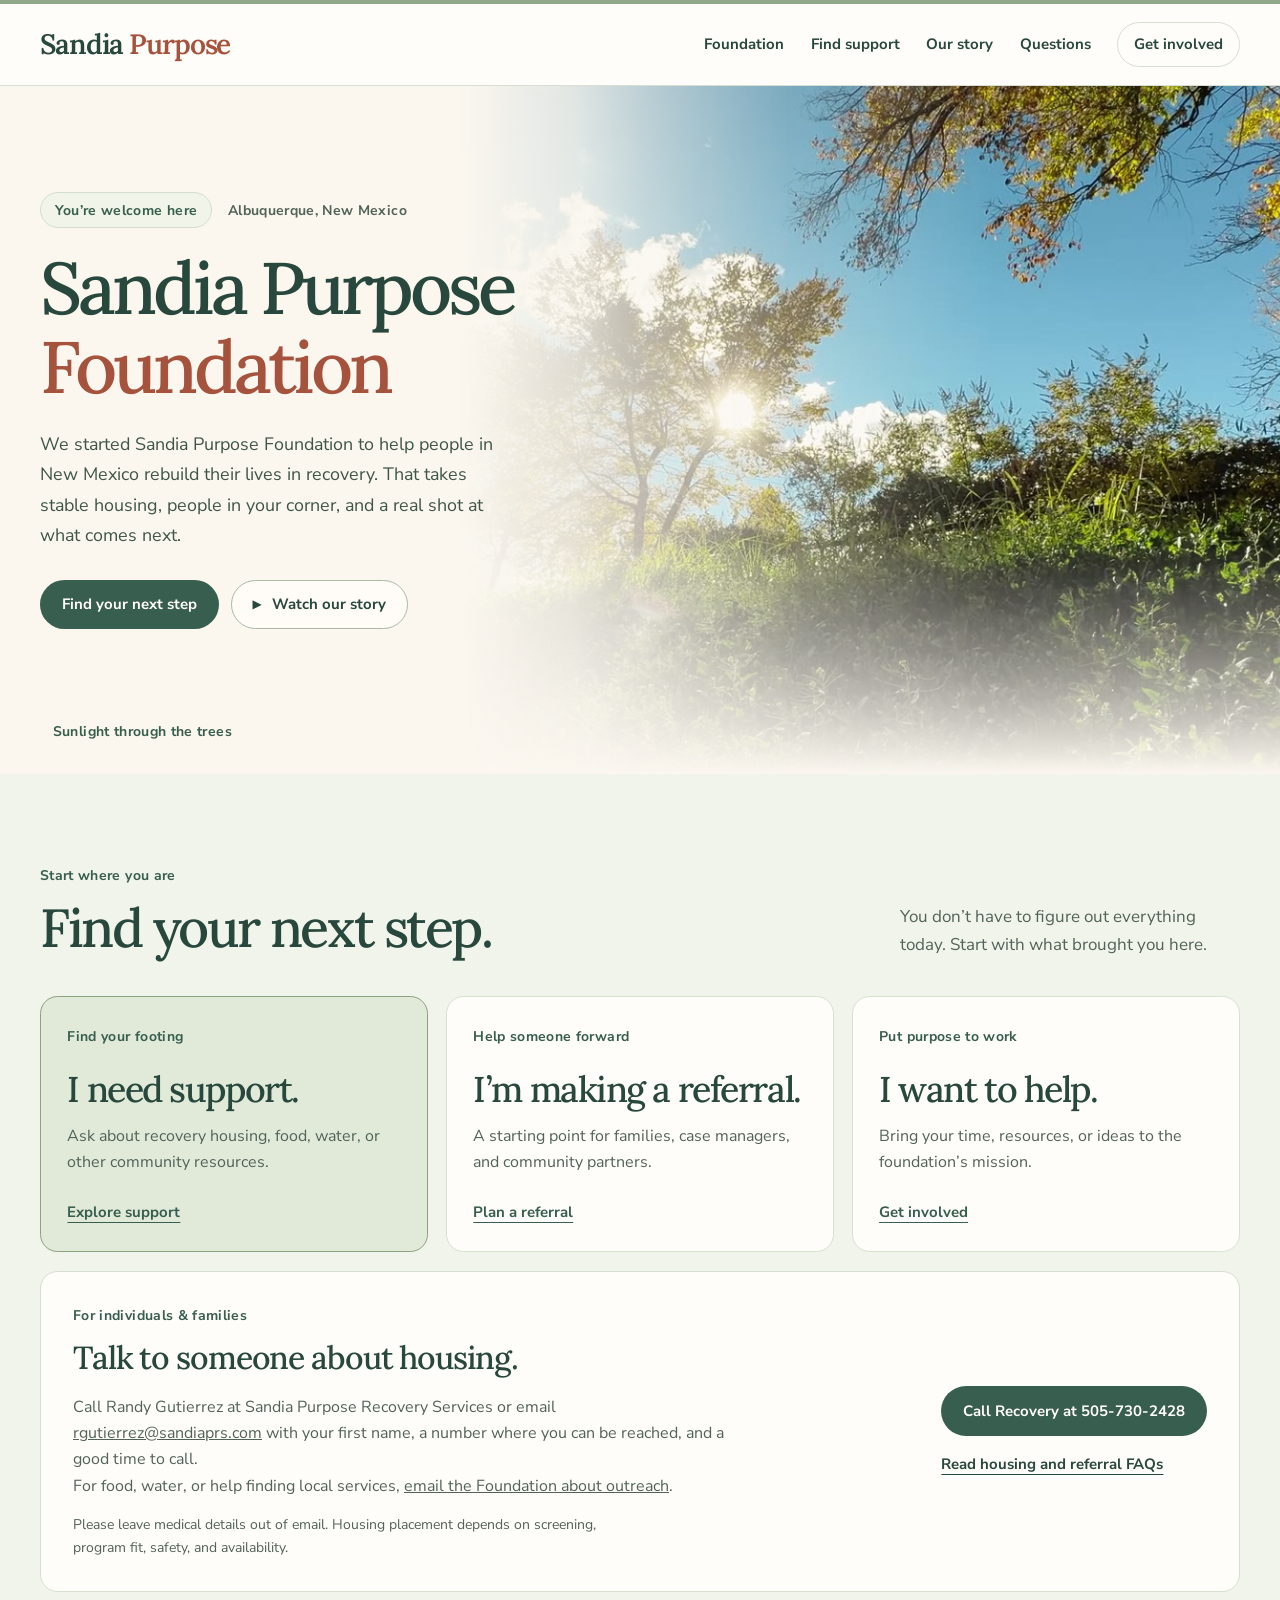
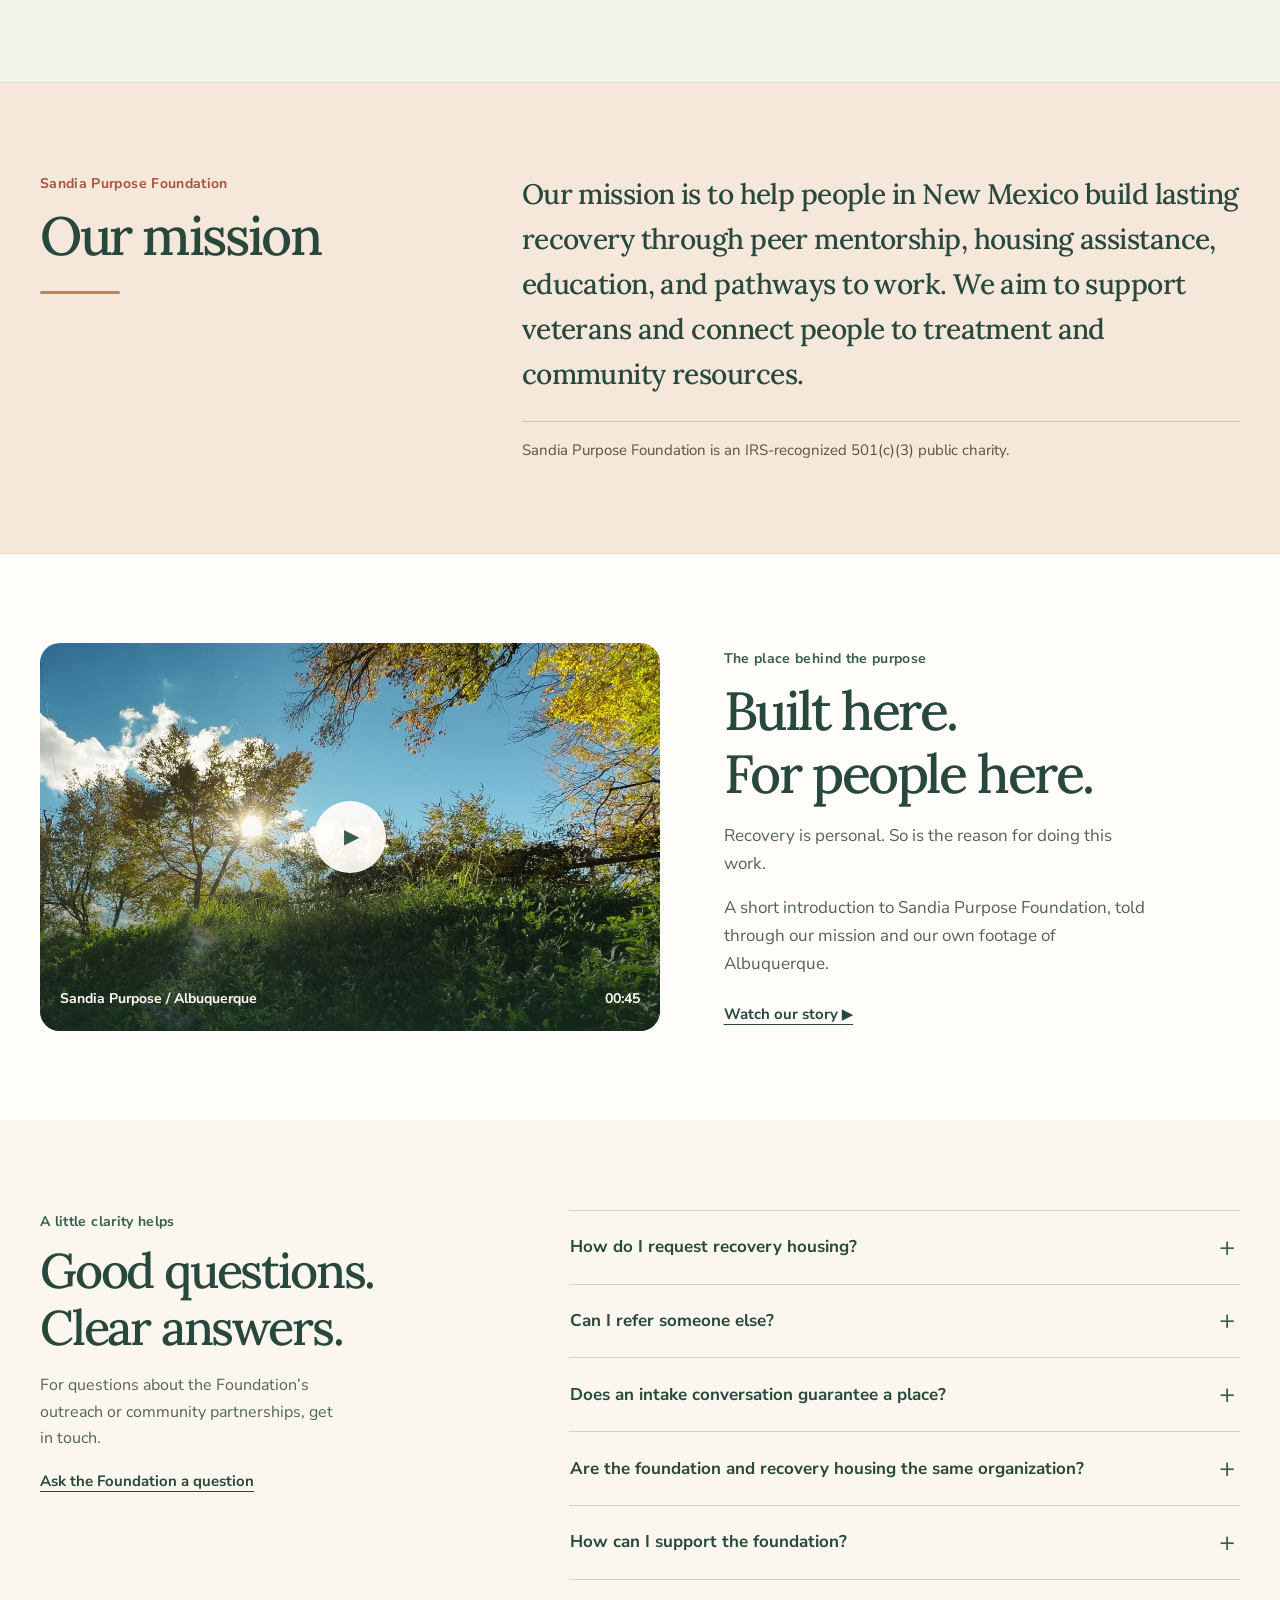
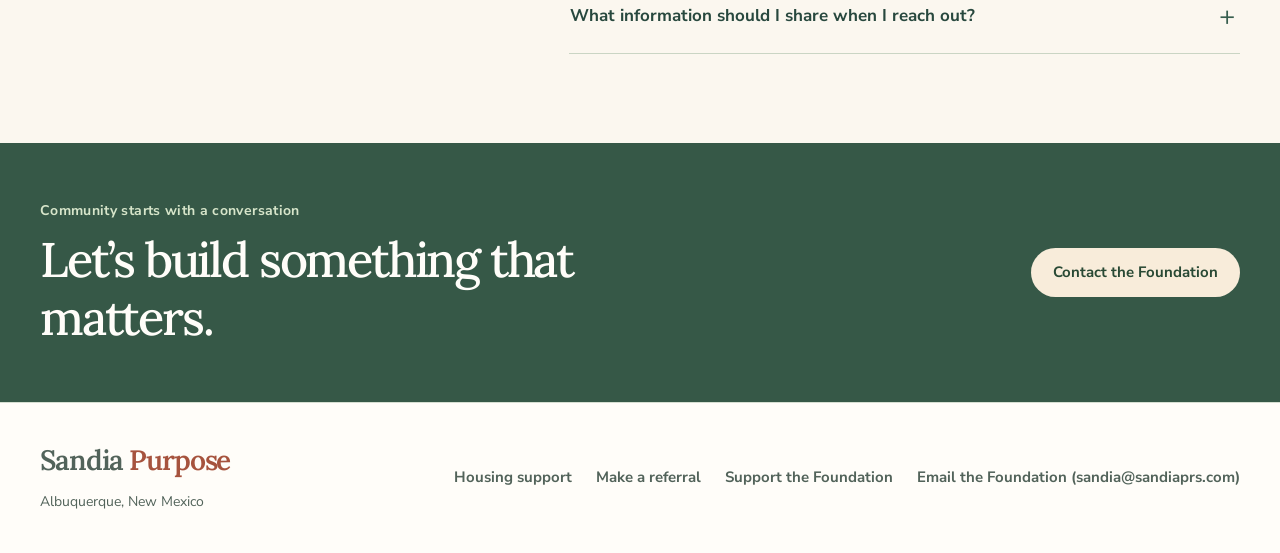
==== commit d03965de: "Repair Foundation contact and Recovery referral paths" ====
--- a/public/index.html
+++ b/public/index.html
@@ -57,7 +57,7 @@
           <a class="path-card" id="support-tab" href="#support-details" data-path="support">
             <span class="path-top"><span class="kicker">Find your footing</span></span>
             <span class="path-title">I need support.</span>
-            <span class="path-description">Explore recovery housing and start an intake conversation.</span>
+            <span class="path-description">Ask about recovery housing, food, water, or other community resources.</span>
             <span class="path-hint">Explore support</span>
           </a>
           <a class="path-card" id="referral-tab" href="#referral-details" data-path="referral">
@@ -75,16 +75,41 @@
         </div>
         <div class="path-panels">
           <section class="path-panel" id="support-details" aria-labelledby="support-panel-title">
-            <div><p class="kicker">For individuals &amp; families</p><h3 id="support-panel-title">A conversation is a place to start.</h3><p>Looking for recovery housing in Albuquerque? Review the housing information, then choose a time for an intake call with Sandia Purpose Recovery Services.</p><p class="fine-print">An intake request begins a conversation. Placement depends on screening, program fit, safety, and availability.</p></div>
-            <div class="panel-actions"><a class="button primary" href="https://calendar.google.com/calendar/appointments/schedules/AcZssZ2WqKNHgODW79zVFh_6Eq3RgrTHBSLjD2yEcVq9E57vxZjd5ArsB1Y6SOazauh2bhKIj810rDgB">Book an intake call</a><a class="text-link" href="/housing-referrals/">Read about housing</a></div>
+            <div>
+              <p class="kicker">For individuals &amp; families</p>
+              <h3 id="support-panel-title">Talk to someone about housing.</h3>
+              <p>Call Randy Gutierrez at Sandia Purpose Recovery Services or email <a href="mailto:rgutierrez@sandiaprs.com?subject=Recovery%20housing%20callback">rgutierrez@sandiaprs.com</a> with your first name, a number where you can be reached, and a good time to call.</p>
+              <p>For food, water, or help finding local services, <a href="mailto:sandia@sandiaprs.com?subject=Foundation%20outreach%20inquiry">email the Foundation about outreach</a>.</p>
+              <p class="fine-print">Please leave medical details out of email. Housing placement depends on screening, program fit, safety, and availability.</p>
+            </div>
+            <div class="panel-actions">
+              <a class="button primary" href="tel:+15057302428">Call Recovery at 505-730-2428</a>
+              <a class="text-link" href="#housing-faq">Read housing and referral FAQs</a>
+            </div>
           </section>
           <section class="path-panel" id="referral-details" aria-labelledby="referral-panel-title">
-            <div><p class="kicker">For referring people &amp; organizations</p><h3 id="referral-panel-title">Help someone take the next step.</h3><p>Family members, case managers, discharge teams, and community partners can begin with an intake call. Let us know your role and that you’re reaching out on someone’s behalf.</p><p class="fine-print">Use the call to discuss the next steps for a referral. Please keep detailed medical history out of email and booking notes.</p></div>
-            <div class="panel-actions"><a class="button primary" href="https://calendar.google.com/calendar/appointments/schedules/AcZssZ2WqKNHgODW79zVFh_6Eq3RgrTHBSLjD2yEcVq9E57vxZjd5ArsB1Y6SOazauh2bhKIj810rDgB">Book an intake call</a><a class="text-link" href="mailto:sandia@sandiaprs.com?subject=Housing%20referral%20inquiry">Ask a referral question</a></div>
+            <div>
+              <p class="kicker">For families &amp; referring organizations</p>
+              <h3 id="referral-panel-title">Make a housing referral.</h3>
+              <p>Contact Randy Gutierrez at Sandia Purpose Recovery Services. Call or email <a href="mailto:rgutierrez@sandiaprs.com?subject=Housing%20referral%20inquiry">rgutierrez@sandiaprs.com</a> with your role and your own callback number.</p>
+              <p class="fine-print">Keep the person’s name, medical history, and records out of email. Use the call to discuss the next steps.</p>
+            </div>
+            <div class="panel-actions">
+              <a class="button primary" href="tel:+15057302428">Call Recovery at 505-730-2428</a>
+              <a class="text-link" href="#housing-faq">Read housing and referral FAQs</a>
+            </div>
           </section>
           <section class="path-panel" id="help-details" aria-labelledby="help-panel-title">
-            <div><p class="kicker">For neighbors &amp; supporters</p><h3 id="help-panel-title">There’s room for your purpose, too.</h3><p>Have time, skills, supplies, or an idea for supporting the foundation’s mission? Tell us what you’d like to contribute, and we can talk about where it could fit.</p><p class="fine-print">Start a conversation about volunteering, community resources, or supporting the foundation.</p></div>
-            <div class="panel-actions"><a class="button primary" href="mailto:sandia@sandiaprs.com?subject=Supporting%20Sandia%20Purpose%20Foundation">Let’s talk</a><a class="text-link" href="#mission">Explore our mission</a></div>
+            <div>
+              <p class="kicker">For neighbors &amp; supporters</p>
+              <h3 id="help-panel-title">There’s room for your purpose, too.</h3>
+              <p>To offer food, bottled water, volunteer time, or a community partnership, tell Sandia Purpose Foundation what you have in mind and how to reach you.</p>
+              <p class="fine-print">You can reach the Foundation at sandia@sandiaprs.com.</p>
+            </div>
+            <div class="panel-actions">
+              <a class="button primary" href="mailto:sandia@sandiaprs.com?subject=Supporting%20Sandia%20Purpose%20Foundation">Email the Foundation</a>
+              <a class="text-link" href="#mission">Explore our mission</a>
+            </div>
           </section>
         </div>
       </div>
@@ -110,21 +135,21 @@
 
     <section class="faq section-pad" id="faq" aria-labelledby="faq-title">
       <div class="wrap faq-inner">
-        <div><p class="kicker">A little clarity helps</p><h2 id="faq-title">Good questions.<br>Clear answers.</h2><p class="faq-intro">Start here. If you still have a question, reach out.</p><a class="text-link" href="mailto:sandia@sandiaprs.com?subject=Question%20for%20Sandia%20Purpose">Ask us a question</a></div>
+        <div><p class="kicker">A little clarity helps</p><h2 id="faq-title">Good questions.<br>Clear answers.</h2><p class="faq-intro">For questions about the Foundation’s outreach or community partnerships, get in touch.</p><a class="text-link" href="mailto:sandia@sandiaprs.com?subject=Question%20for%20Sandia%20Purpose%20Foundation">Ask the Foundation a question</a></div>
         <div class="faq-list">
-          <details><summary>How do I request recovery housing?</summary><div class="faq-answer"><p>Review the housing information and book an intake call with Sandia Purpose Recovery Services. The call is a starting point to discuss your needs and the next steps.</p><a class="text-link" href="#support-details">Find housing support</a></div></details>
-          <details><summary>Can I refer someone else?</summary><div class="faq-answer"><p>Yes. Families, treatment and discharge teams, case managers, and community partners can request an intake call. Let us know that you’re making a referral and your relationship to the person.</p><a class="text-link" href="#referral-details">See referral next steps</a></div></details>
-          <details><summary>Does booking an intake call guarantee a place?</summary><div class="faq-answer"><p>No. Placement depends on screening, program fit, safety, and availability. The intake conversation helps establish what comes next.</p></div></details>
+          <details id="housing-faq"><summary>How do I request recovery housing?</summary><div class="faq-answer"><p>Call Sandia Purpose Recovery Services or request a callback by email. Ask about availability, how to apply, and what to expect during screening.</p><a class="text-link" href="#support-details">Call or email Recovery</a></div></details>
+          <details><summary>Can I refer someone else?</summary><div class="faq-answer"><p>Yes. Families, case managers, discharge teams, and other community partners can ask Recovery about a referral. Share your role and a way to reach you.</p><a class="text-link" href="#referral-details">Contact Recovery about a referral</a></div></details>
+          <details><summary>Does an intake conversation guarantee a place?</summary><div class="faq-answer"><p>No. Placement depends on screening, program fit, safety, and availability.</p></div></details>
           <details><summary>Are the foundation and recovery housing the same organization?</summary><div class="faq-answer"><p>Sandia Purpose Foundation and Sandia Purpose Recovery Services LLC are separate organizations. This page introduces the foundation’s mission. Housing and intake links take you to Sandia Purpose Recovery Services.</p></div></details>
           <details><summary>How can I support the foundation?</summary><div class="faq-answer"><p>Get in touch about your time, skills, resources, or ideas. We can discuss ways to support the foundation’s mission and how you’d like to be involved.</p><a class="text-link" href="#help-details">Find a way to help</a></div></details>
-          <details><summary>What information should I share when I reach out?</summary><div class="faq-answer"><p>Start with your name, how to reach you, and a brief description of what you need or how you’d like to help. Please keep detailed medical history out of email and booking notes.</p></div></details>
+          <details><summary>What information should I share when I reach out?</summary><div class="faq-answer"><p>Start with your name, how to reach you, and a brief description of what you need or how you’d like to help. Please keep medical history and records out of email.</p></div></details>
         </div>
       </div>
     </section>
 
-    <section class="contact-strip" aria-labelledby="contact-title"><div class="wrap contact-inner"><div><p class="kicker">Community starts with a conversation</p><h2 id="contact-title">Let’s build something that matters.</h2></div><a class="button primary" href="mailto:sandia@sandiaprs.com">Get in touch</a></div></section>
+    <section class="contact-strip" aria-labelledby="contact-title"><div class="wrap contact-inner"><div><p class="kicker">Community starts with a conversation</p><h2 id="contact-title">Let’s build something that matters.</h2></div><a class="button primary" href="mailto:sandia@sandiaprs.com?subject=Sandia%20Purpose%20Foundation%20inquiry">Contact the Foundation</a></div></section>
   </main>
-  <footer><div class="wrap footer-inner"><div><a class="wordmark" href="#content">Sandia <span>Purpose</span></a><p>Albuquerque, New Mexico</p></div><div class="footer-links"><a href="/housing-referrals/">Housing &amp; Referrals</a><a href="/merch-media/">Merch &amp; Media</a><a href="mailto:sandia@sandiaprs.com">sandia@sandiaprs.com</a></div></div></footer>
+  <footer><div class="wrap footer-inner"><div><a class="wordmark" href="#content">Sandia <span>Purpose</span></a><p>Albuquerque, New Mexico</p></div><div class="footer-links"><a href="#support-details">Housing support</a><a href="#referral-details">Make a referral</a><a href="#help-details">Support the Foundation</a><a href="mailto:sandia@sandiaprs.com?subject=Sandia%20Purpose%20Foundation%20inquiry">Email the Foundation (sandia@sandiaprs.com)</a></div></div></footer>
 
   <dialog class="story-dialog" id="story-dialog" aria-labelledby="story-dialog-title">
     <div class="dialog-header"><div><p class="kicker">Albuquerque, New Mexico</p><h2 id="story-dialog-title">Sandia Purpose Foundation</h2></div><button class="dialog-close" type="button" autofocus aria-label="Close story video">Close <span aria-hidden="true">×</span></button></div>
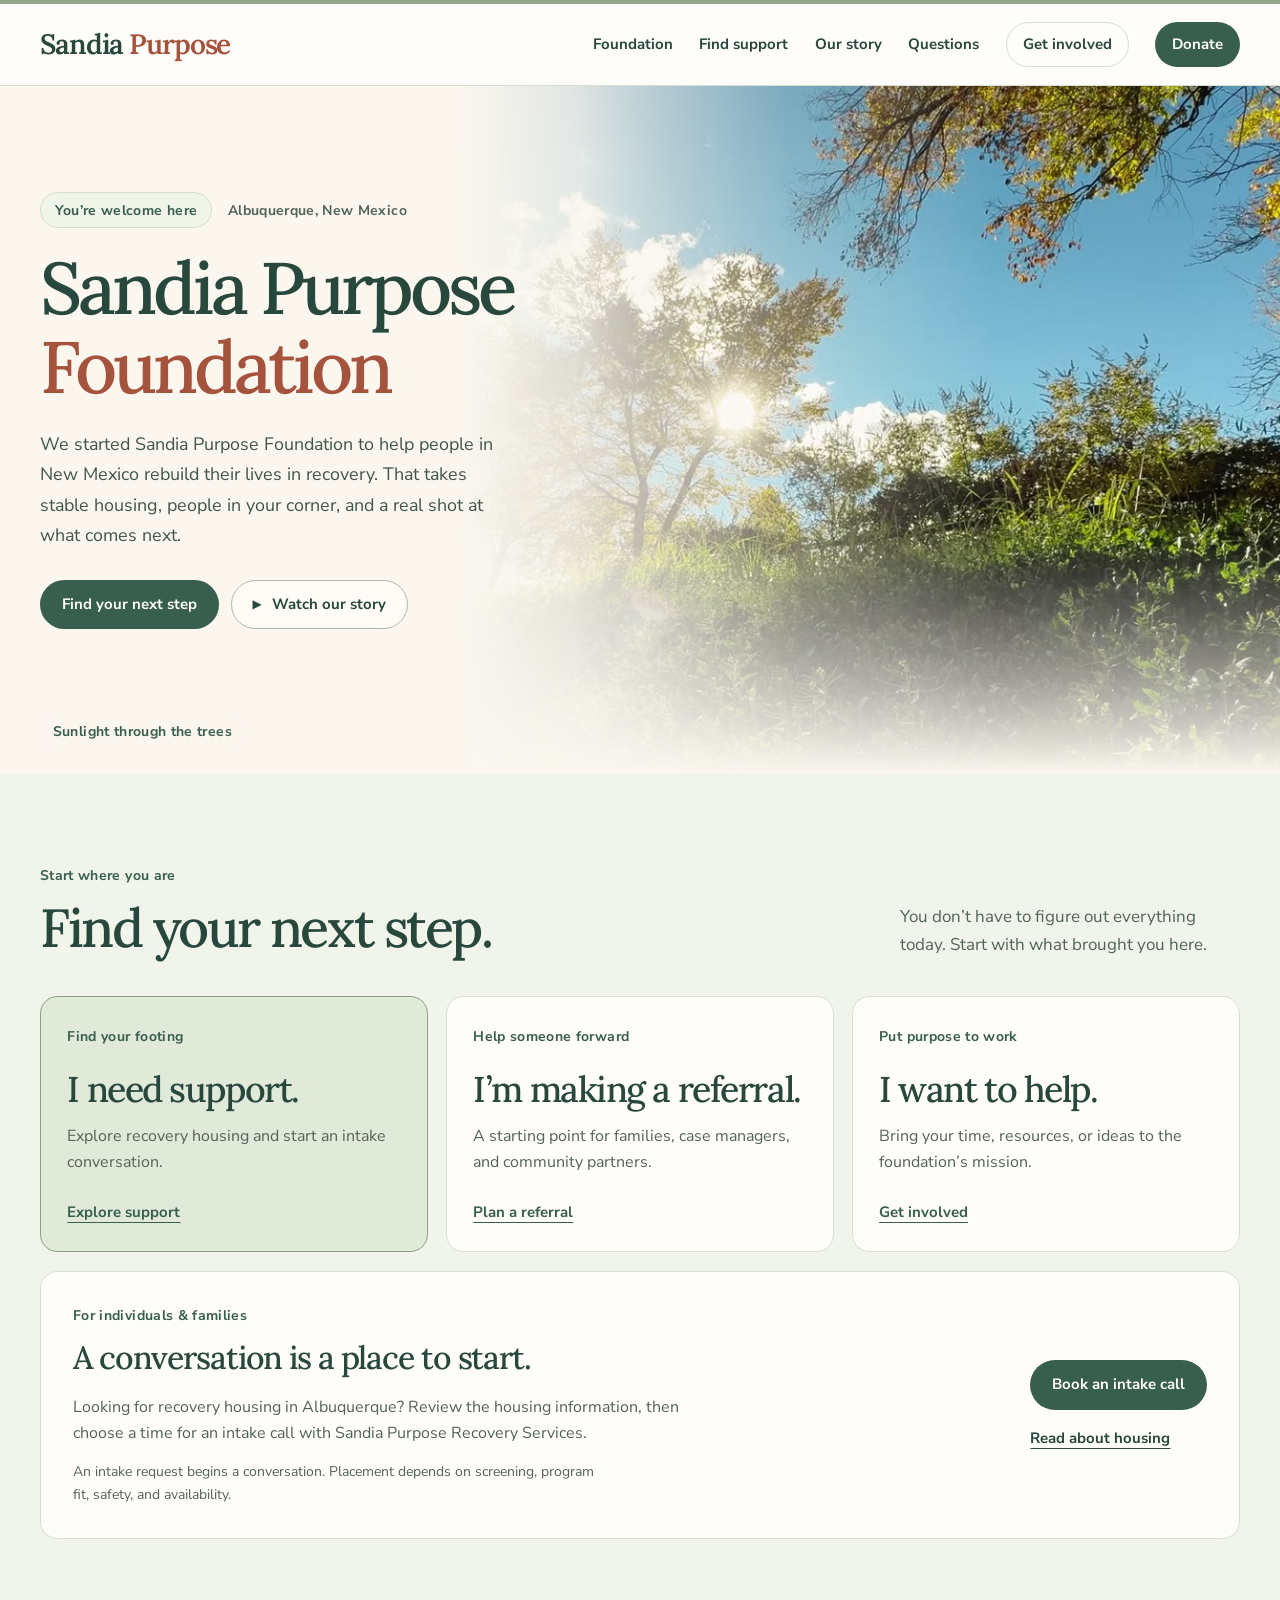
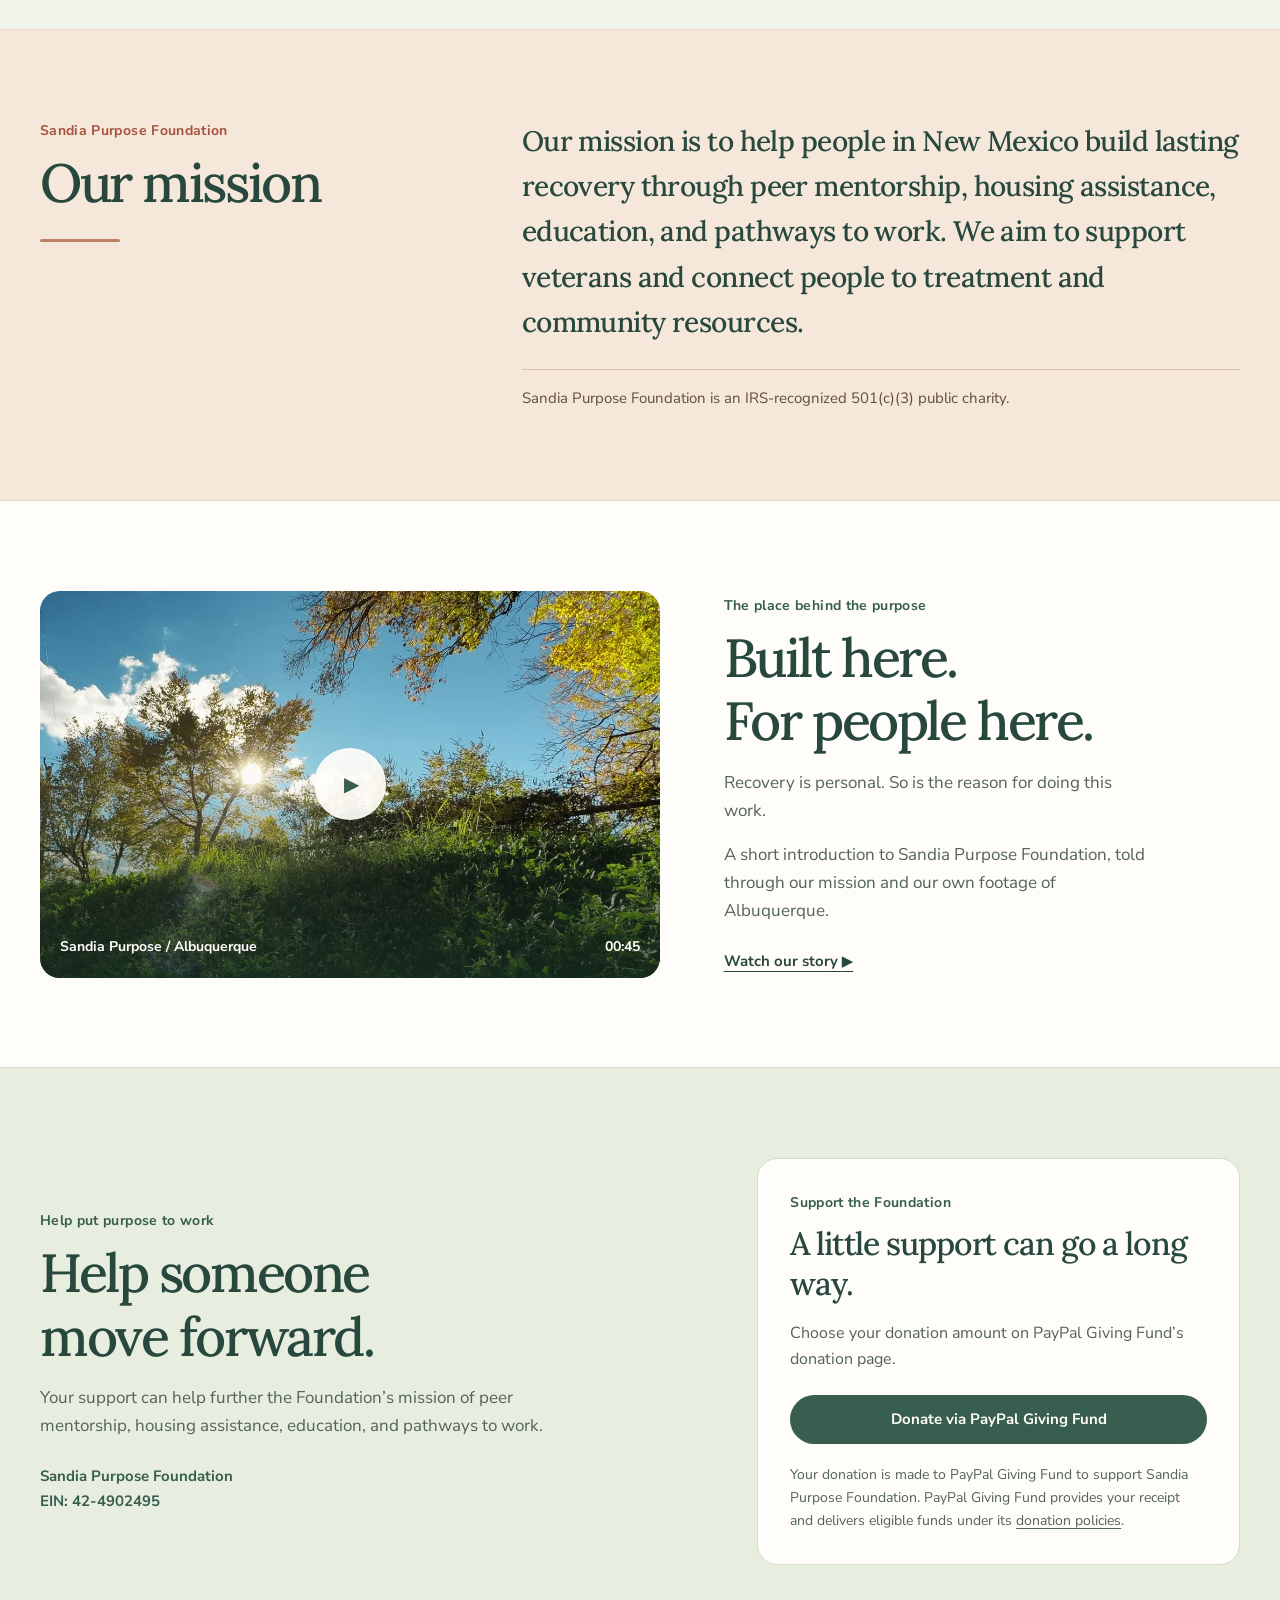
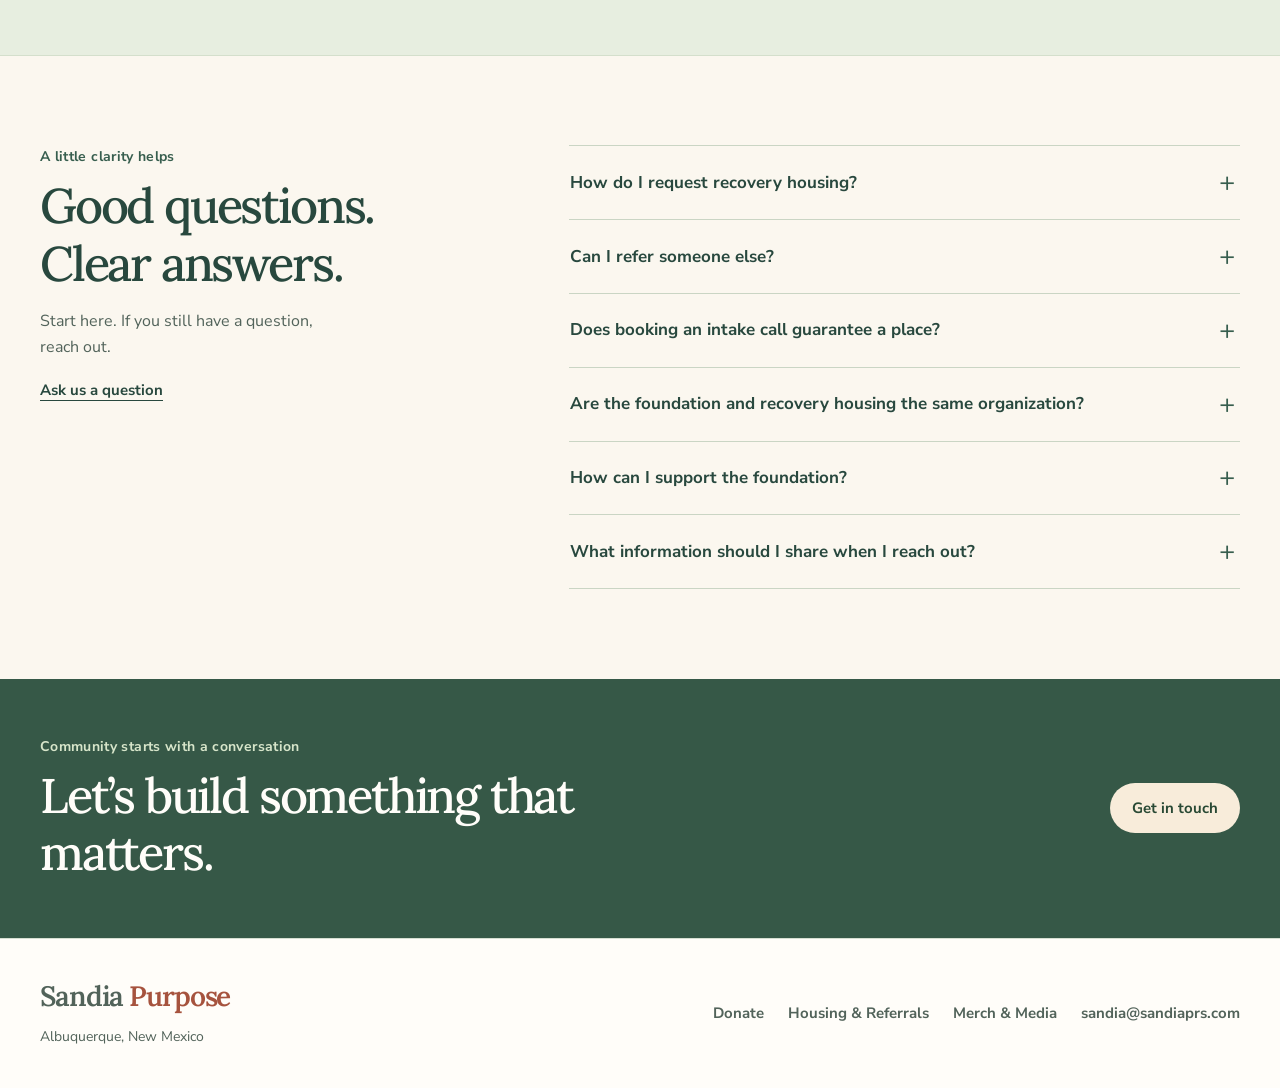
==== commit 8b4fbd07: "Add Foundation donation buttons for PayPal Giving Fund" ====
--- a/public/index.html
+++ b/public/index.html
@@ -6,7 +6,7 @@
   <meta name="description" content="Meet Sandia Purpose Foundation. Explore our mission, watch our Albuquerque film, and find your next step in recovery or supporting the work.">
   <meta name="theme-color" content="#fbf7ef">
   <title>Sandia Purpose Foundation | Albuquerque, New Mexico</title>
-  <link rel="stylesheet" href="site.css?v=20261119-welcome">
+  <link rel="stylesheet" href="site.css?v=20261120-donations">
   <script src="film.js?v=20261107-interactive" defer></script>
   <script src="interactions.js?v=20261107-interactive2" defer></script>
 </head>
@@ -22,6 +22,7 @@
         <a href="#story">Our story</a>
         <a href="#faq">Questions</a>
         <a class="nav-contact" href="#help-details">Get involved</a>
+        <a class="nav-donate" href="https://www.paypal.com/us/fundraiser/charity/6275239" data-donation-link aria-label="Donate to support Sandia Purpose Foundation through PayPal Giving Fund">Donate</a>
       </nav>
     </div>
   </header>
@@ -57,7 +58,7 @@
           <a class="path-card" id="support-tab" href="#support-details" data-path="support">
             <span class="path-top"><span class="kicker">Find your footing</span></span>
             <span class="path-title">I need support.</span>
-            <span class="path-description">Ask about recovery housing, food, water, or other community resources.</span>
+            <span class="path-description">Explore recovery housing and start an intake conversation.</span>
             <span class="path-hint">Explore support</span>
           </a>
           <a class="path-card" id="referral-tab" href="#referral-details" data-path="referral">
@@ -75,41 +76,16 @@
         </div>
         <div class="path-panels">
           <section class="path-panel" id="support-details" aria-labelledby="support-panel-title">
-            <div>
-              <p class="kicker">For individuals &amp; families</p>
-              <h3 id="support-panel-title">Talk to someone about housing.</h3>
-              <p>Call Randy Gutierrez at Sandia Purpose Recovery Services or email <a href="mailto:rgutierrez@sandiaprs.com?subject=Recovery%20housing%20callback">rgutierrez@sandiaprs.com</a> with your first name, a number where you can be reached, and a good time to call.</p>
-              <p>For food, water, or help finding local services, <a href="mailto:sandia@sandiaprs.com?subject=Foundation%20outreach%20inquiry">email the Foundation about outreach</a>.</p>
-              <p class="fine-print">Please leave medical details out of email. Housing placement depends on screening, program fit, safety, and availability.</p>
-            </div>
-            <div class="panel-actions">
-              <a class="button primary" href="tel:+15057302428">Call Recovery at 505-730-2428</a>
-              <a class="text-link" href="#housing-faq">Read housing and referral FAQs</a>
-            </div>
+            <div><p class="kicker">For individuals &amp; families</p><h3 id="support-panel-title">A conversation is a place to start.</h3><p>Looking for recovery housing in Albuquerque? Review the housing information, then choose a time for an intake call with Sandia Purpose Recovery Services.</p><p class="fine-print">An intake request begins a conversation. Placement depends on screening, program fit, safety, and availability.</p></div>
+            <div class="panel-actions"><a class="button primary" href="https://calendar.google.com/calendar/appointments/schedules/AcZssZ2WqKNHgODW79zVFh_6Eq3RgrTHBSLjD2yEcVq9E57vxZjd5ArsB1Y6SOazauh2bhKIj810rDgB">Book an intake call</a><a class="text-link" href="/housing-referrals/">Read about housing</a></div>
           </section>
           <section class="path-panel" id="referral-details" aria-labelledby="referral-panel-title">
-            <div>
-              <p class="kicker">For families &amp; referring organizations</p>
-              <h3 id="referral-panel-title">Make a housing referral.</h3>
-              <p>Contact Randy Gutierrez at Sandia Purpose Recovery Services. Call or email <a href="mailto:rgutierrez@sandiaprs.com?subject=Housing%20referral%20inquiry">rgutierrez@sandiaprs.com</a> with your role and your own callback number.</p>
-              <p class="fine-print">Keep the person’s name, medical history, and records out of email. Use the call to discuss the next steps.</p>
-            </div>
-            <div class="panel-actions">
-              <a class="button primary" href="tel:+15057302428">Call Recovery at 505-730-2428</a>
-              <a class="text-link" href="#housing-faq">Read housing and referral FAQs</a>
-            </div>
+            <div><p class="kicker">For referring people &amp; organizations</p><h3 id="referral-panel-title">Help someone take the next step.</h3><p>Family members, case managers, discharge teams, and community partners can begin with an intake call. Let us know your role and that you’re reaching out on someone’s behalf.</p><p class="fine-print">Use the call to discuss the next steps for a referral. Please keep detailed medical history out of email and booking notes.</p></div>
+            <div class="panel-actions"><a class="button primary" href="https://calendar.google.com/calendar/appointments/schedules/AcZssZ2WqKNHgODW79zVFh_6Eq3RgrTHBSLjD2yEcVq9E57vxZjd5ArsB1Y6SOazauh2bhKIj810rDgB">Book an intake call</a><a class="text-link" href="mailto:sandia@sandiaprs.com?subject=Housing%20referral%20inquiry">Ask a referral question</a></div>
           </section>
           <section class="path-panel" id="help-details" aria-labelledby="help-panel-title">
-            <div>
-              <p class="kicker">For neighbors &amp; supporters</p>
-              <h3 id="help-panel-title">There’s room for your purpose, too.</h3>
-              <p>To offer food, bottled water, volunteer time, or a community partnership, tell Sandia Purpose Foundation what you have in mind and how to reach you.</p>
-              <p class="fine-print">You can reach the Foundation at sandia@sandiaprs.com.</p>
-            </div>
-            <div class="panel-actions">
-              <a class="button primary" href="mailto:sandia@sandiaprs.com?subject=Supporting%20Sandia%20Purpose%20Foundation">Email the Foundation</a>
-              <a class="text-link" href="#mission">Explore our mission</a>
-            </div>
+            <div><p class="kicker">For neighbors &amp; supporters</p><h3 id="help-panel-title">There’s room for your purpose, too.</h3><p>Have time, skills, supplies, or an idea for supporting the foundation’s mission? Tell us what you’d like to contribute, and we can talk about where it could fit.</p><p class="fine-print">Start a conversation about volunteering, community resources, or supporting the foundation.</p></div>
+            <div class="panel-actions"><a class="button primary" href="https://www.paypal.com/us/fundraiser/charity/6275239" data-donation-link>Make a donation</a><a class="text-link" href="mailto:sandia@sandiaprs.com?subject=Supporting%20Sandia%20Purpose%20Foundation">Let’s talk about helping</a><a class="text-link" href="#mission">Explore our mission</a></div>
           </section>
         </div>
       </div>
@@ -133,23 +109,41 @@
       </div>
     </section>
 
-    <section class="faq section-pad" id="faq" aria-labelledby="faq-title">
-      <div class="wrap faq-inner">
-        <div><p class="kicker">A little clarity helps</p><h2 id="faq-title">Good questions.<br>Clear answers.</h2><p class="faq-intro">For questions about the Foundation’s outreach or community partnerships, get in touch.</p><a class="text-link" href="mailto:sandia@sandiaprs.com?subject=Question%20for%20Sandia%20Purpose%20Foundation">Ask the Foundation a question</a></div>
-        <div class="faq-list">
-          <details id="housing-faq"><summary>How do I request recovery housing?</summary><div class="faq-answer"><p>Call Sandia Purpose Recovery Services or request a callback by email. Ask about availability, how to apply, and what to expect during screening.</p><a class="text-link" href="#support-details">Call or email Recovery</a></div></details>
-          <details><summary>Can I refer someone else?</summary><div class="faq-answer"><p>Yes. Families, case managers, discharge teams, and other community partners can ask Recovery about a referral. Share your role and a way to reach you.</p><a class="text-link" href="#referral-details">Contact Recovery about a referral</a></div></details>
-          <details><summary>Does an intake conversation guarantee a place?</summary><div class="faq-answer"><p>No. Placement depends on screening, program fit, safety, and availability.</p></div></details>
-          <details><summary>Are the foundation and recovery housing the same organization?</summary><div class="faq-answer"><p>Sandia Purpose Foundation and Sandia Purpose Recovery Services LLC are separate organizations. This page introduces the foundation’s mission. Housing and intake links take you to Sandia Purpose Recovery Services.</p></div></details>
-          <details><summary>How can I support the foundation?</summary><div class="faq-answer"><p>Get in touch about your time, skills, resources, or ideas. We can discuss ways to support the foundation’s mission and how you’d like to be involved.</p><a class="text-link" href="#help-details">Find a way to help</a></div></details>
-          <details><summary>What information should I share when I reach out?</summary><div class="faq-answer"><p>Start with your name, how to reach you, and a brief description of what you need or how you’d like to help. Please keep medical history and records out of email.</p></div></details>
+    <section class="donations section-pad" id="donate" aria-labelledby="donate-title">
+      <div class="wrap donation-inner">
+        <div class="donation-copy">
+          <p class="kicker">Help put purpose to work</p>
+          <h2 id="donate-title">Help someone<br>move forward.</h2>
+          <p>Your support can help further the Foundation’s mission of peer mentorship, housing assistance, education, and pathways to work.</p>
+          <p class="donation-identity">Sandia Purpose Foundation<br>EIN: 42-4902495</p>
+        </div>
+        <div class="donation-card">
+          <p class="kicker">Support the Foundation</p>
+          <h3>A little support can go a long way.</h3>
+          <p>Choose your donation amount on PayPal Giving Fund’s donation page.</p>
+          <a class="button primary" href="https://www.paypal.com/us/fundraiser/charity/6275239" data-donation-link>Donate via PayPal Giving Fund</a>
+          <p class="donation-note">Your donation is made to PayPal Giving Fund to support Sandia Purpose Foundation. PayPal Giving Fund provides your receipt and delivers eligible funds under its <a href="https://www.paypal.com/us/webapps/mpp/givingfund/policies/donation-delivery-policy">donation policies</a>.</p>
         </div>
       </div>
     </section>
 
-    <section class="contact-strip" aria-labelledby="contact-title"><div class="wrap contact-inner"><div><p class="kicker">Community starts with a conversation</p><h2 id="contact-title">Let’s build something that matters.</h2></div><a class="button primary" href="mailto:sandia@sandiaprs.com?subject=Sandia%20Purpose%20Foundation%20inquiry">Contact the Foundation</a></div></section>
+    <section class="faq section-pad" id="faq" aria-labelledby="faq-title">
+      <div class="wrap faq-inner">
+        <div><p class="kicker">A little clarity helps</p><h2 id="faq-title">Good questions.<br>Clear answers.</h2><p class="faq-intro">Start here. If you still have a question, reach out.</p><a class="text-link" href="mailto:sandia@sandiaprs.com?subject=Question%20for%20Sandia%20Purpose">Ask us a question</a></div>
+        <div class="faq-list">
+          <details><summary>How do I request recovery housing?</summary><div class="faq-answer"><p>Review the housing information and book an intake call with Sandia Purpose Recovery Services. The call is a starting point to discuss your needs and the next steps.</p><a class="text-link" href="#support-details">Find housing support</a></div></details>
+          <details><summary>Can I refer someone else?</summary><div class="faq-answer"><p>Yes. Families, treatment and discharge teams, case managers, and community partners can request an intake call. Let us know that you’re making a referral and your relationship to the person.</p><a class="text-link" href="#referral-details">See referral next steps</a></div></details>
+          <details><summary>Does booking an intake call guarantee a place?</summary><div class="faq-answer"><p>No. Placement depends on screening, program fit, safety, and availability. The intake conversation helps establish what comes next.</p></div></details>
+          <details><summary>Are the foundation and recovery housing the same organization?</summary><div class="faq-answer"><p>Sandia Purpose Foundation and Sandia Purpose Recovery Services LLC are separate organizations. This page introduces the foundation’s mission. Housing and intake links take you to Sandia Purpose Recovery Services.</p></div></details>
+          <details><summary>How can I support the foundation?</summary><div class="faq-answer"><p>You can donate through PayPal Giving Fund, or get in touch about your time, skills, resources, or ideas.</p><a class="text-link" href="#donate">Learn about donating</a><br><a class="text-link" href="#help-details">Find another way to help</a></div></details>
+          <details><summary>What information should I share when I reach out?</summary><div class="faq-answer"><p>Start with your name, how to reach you, and a brief description of what you need or how you’d like to help. Please keep detailed medical history out of email and booking notes.</p></div></details>
+        </div>
+      </div>
+    </section>
+
+    <section class="contact-strip" aria-labelledby="contact-title"><div class="wrap contact-inner"><div><p class="kicker">Community starts with a conversation</p><h2 id="contact-title">Let’s build something that matters.</h2></div><a class="button primary" href="mailto:sandia@sandiaprs.com">Get in touch</a></div></section>
   </main>
-  <footer><div class="wrap footer-inner"><div><a class="wordmark" href="#content">Sandia <span>Purpose</span></a><p>Albuquerque, New Mexico</p></div><div class="footer-links"><a href="#support-details">Housing support</a><a href="#referral-details">Make a referral</a><a href="#help-details">Support the Foundation</a><a href="mailto:sandia@sandiaprs.com?subject=Sandia%20Purpose%20Foundation%20inquiry">Email the Foundation (sandia@sandiaprs.com)</a></div></div></footer>
+  <footer><div class="wrap footer-inner"><div><a class="wordmark" href="#content">Sandia <span>Purpose</span></a><p>Albuquerque, New Mexico</p></div><div class="footer-links"><a href="#donate">Donate</a><a href="/housing-referrals/">Housing &amp; Referrals</a><a href="/merch-media/">Merch &amp; Media</a><a href="mailto:sandia@sandiaprs.com">sandia@sandiaprs.com</a></div></div></footer>
 
   <dialog class="story-dialog" id="story-dialog" aria-labelledby="story-dialog-title">
     <div class="dialog-header"><div><p class="kicker">Albuquerque, New Mexico</p><h2 id="story-dialog-title">Sandia Purpose Foundation</h2></div><button class="dialog-close" type="button" autofocus aria-label="Close story video">Close <span aria-hidden="true">×</span></button></div>
--- a/public/site.css
+++ b/public/site.css
@@ -35,6 +35,8 @@
 nav a, footer a { font-size: .9375rem; font-weight: 700; text-decoration: none; }
 nav a:hover, footer a:hover { color: var(--clay); text-decoration: underline; text-underline-offset: .3em; }
 .nav-contact { border: 1px solid var(--line); border-radius: 2rem; padding: .55rem 1rem; }
+.nav-donate { border: 1px solid transparent; border-radius: 2rem; padding: .55rem 1rem; background: var(--green); color: var(--light); }
+.nav-donate:hover { background: #264c3b; color: var(--light); text-decoration: none; }
 .menu-toggle { color: var(--ink); background: var(--paper); border: 1px solid var(--line); border-radius: 1.5rem; min-height: 2.75rem; padding: .6rem 1rem; font: 700 .9375rem/1 "Nunito Sans", sans-serif; }
 .menu-toggle span { margin-left: .35rem; }
 .hero { display: grid; position: relative; isolation: isolate; min-height: 43rem; overflow: hidden; background: var(--paper); }
@@ -102,6 +104,17 @@
 .story-caption { position: absolute; inset: auto 1.25rem 1.25rem; z-index: 1; display: flex; justify-content: space-between; gap: 1rem; color: var(--light); font-size: .875rem; font-weight: 700; }
 .story-copy > p:not(.kicker) { color: var(--muted); max-width: 43ch; margin-bottom: 1rem; font-size: 1.0625rem; }
 .story-copy > .text-link { display: inline-block; margin-top: .5rem; }
+.donations { background: #e7eee0; border-block: 1px solid #d4dfcc; }
+.donation-inner { display: grid; grid-template-columns: minmax(0, 1.15fr) minmax(17rem, .85fr); gap: 2rem 4rem; align-items: center; }
+.donations .kicker { color: var(--green); }
+.donation-copy > p:not(.kicker) { max-width: 51ch; color: var(--muted); font-size: 1.0625rem; }
+.donation-copy p.donation-identity { margin-top: 1.5rem; font-size: .9375rem; font-weight: 700; color: var(--green); }
+.donation-card { min-width: 0; padding: 2rem; border: 1px solid #d1dcc9; border-radius: 1.25rem; background: var(--light); }
+.donation-card h3 { margin: .6rem 0 1rem; font: 500 clamp(1.6rem, 2.5vw, 2.2rem)/1.25 Lora, Georgia, serif; letter-spacing: -.035em; }
+.donation-card > p:not(.kicker) { color: var(--muted); }
+.donation-card .button { width: 100%; margin-top: 1.4rem; padding-inline: .9rem; text-align: center; line-height: 1.4; }
+.donation-card p.donation-note { margin-top: 1.15rem; font-size: .875rem; }
+.donation-note a { text-underline-offset: .2em; }
 .faq { background: var(--paper); }
 .faq-inner { display: grid; grid-template-columns: .9fr 1.3fr; gap: 2rem 4rem; }
 .faq h2 { font-size: clamp(2.3rem, 3.8vw, 3.4rem); }
@@ -179,7 +192,8 @@
   .path-title { font-size: 2rem; margin-block: .65rem .7rem; }
   .path-description { margin-bottom: 1rem; }
   .path-panel { padding: 1.4rem; }
-  .mission-inner, .story-inner, .faq-inner { grid-template-columns: 1fr; }
+  .mission-inner, .story-inner, .donation-inner, .faq-inner { grid-template-columns: 1fr; }
+  .donation-card { padding: 1.5rem; }
   .mission-inner { gap: 1.8rem; }
   .mission-rule { margin-top: 1rem; }
   .story-frame { aspect-ratio: 16/10; }
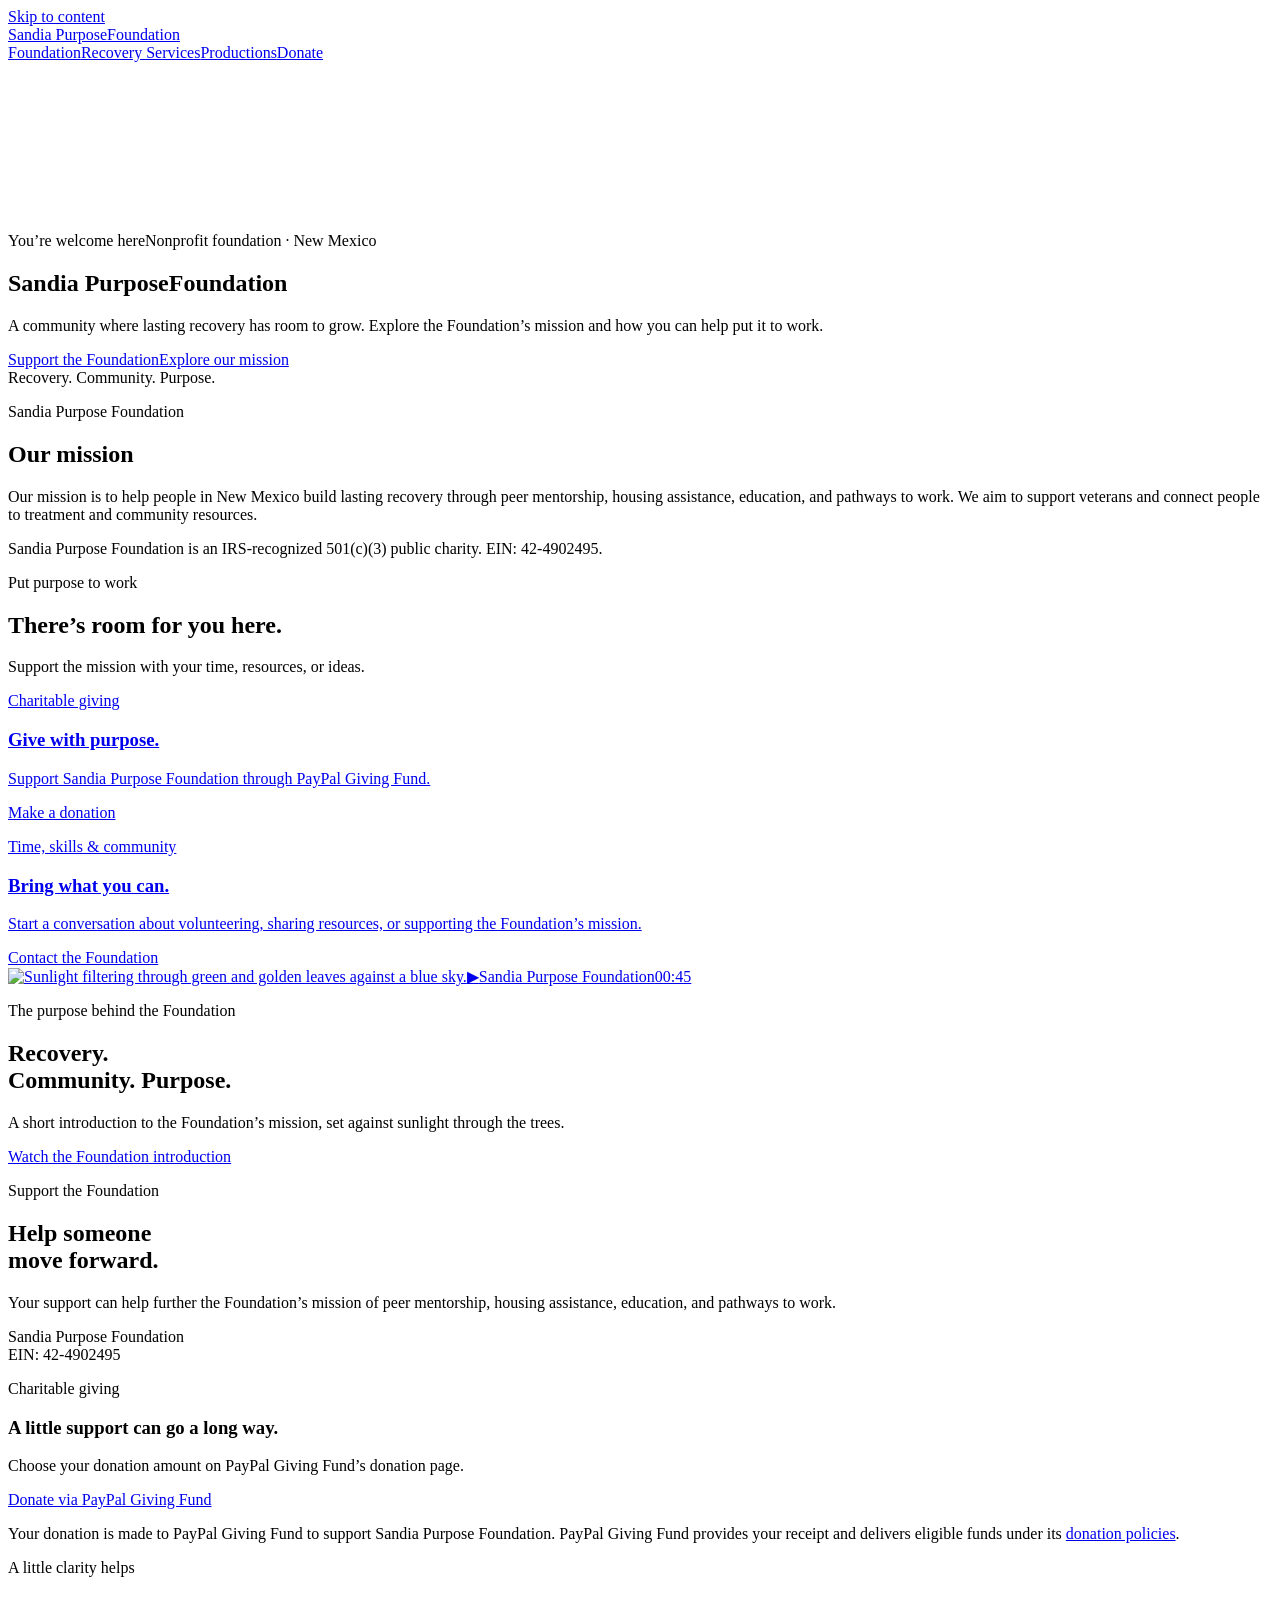
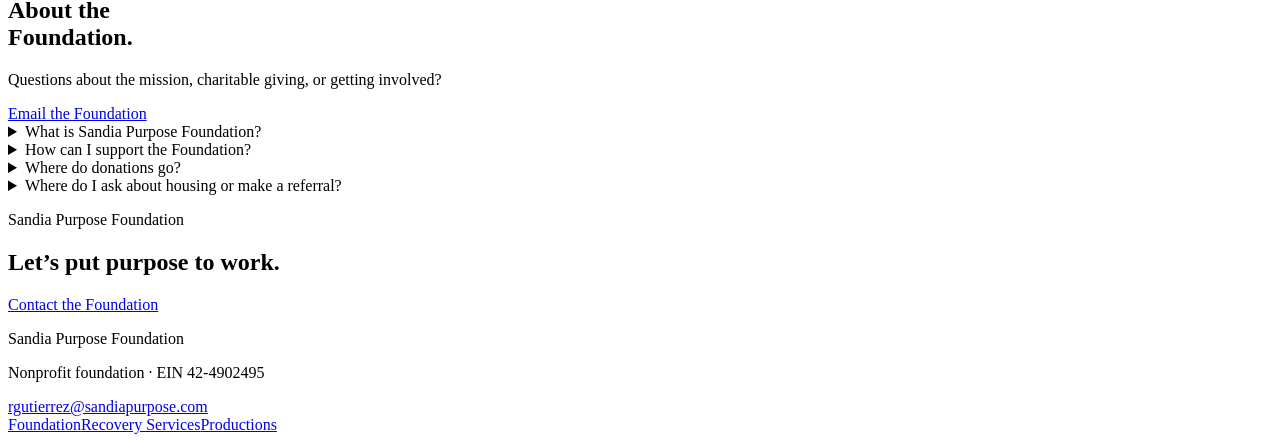
==== commit d66e846b: "Separate Foundation, Recovery Services, and Productions pages" ====
--- a/public/index.html
+++ b/public/index.html
@@ -1,155 +1,54 @@
 <!doctype html>
-<html lang="en">
-<head>
-  <meta charset="utf-8">
-  <meta name="viewport" content="width=device-width, initial-scale=1">
-  <meta name="description" content="Meet Sandia Purpose Foundation. Explore our mission, watch our Albuquerque film, and find your next step in recovery or supporting the work.">
-  <meta name="theme-color" content="#fbf7ef">
-  <title>Sandia Purpose Foundation | Albuquerque, New Mexico</title>
-  <link rel="stylesheet" href="site.css?v=20261120-donations">
-  <script src="film.js?v=20261107-interactive" defer></script>
-  <script src="interactions.js?v=20261107-interactive2" defer></script>
-</head>
-<body>
-  <a class="skip" href="#content">Skip to content</a>
-  <header class="masthead">
-    <div class="wrap masthead-inner">
-      <a class="wordmark" href="#content" aria-label="Sandia Purpose home">Sandia <span>Purpose</span></a>
-      <button class="menu-toggle" type="button" aria-expanded="false" aria-controls="main-nav" hidden>Menu <span aria-hidden="true">☰</span></button>
-      <nav id="main-nav" aria-label="Main navigation">
-        <a href="#mission">Foundation</a>
-        <a href="#next-step">Find support</a>
-        <a href="#story">Our story</a>
-        <a href="#faq">Questions</a>
-        <a class="nav-contact" href="#help-details">Get involved</a>
-        <a class="nav-donate" href="https://www.paypal.com/us/fundraiser/charity/6275239" data-donation-link aria-label="Donate to support Sandia Purpose Foundation through PayPal Giving Fund">Donate</a>
-      </nav>
-    </div>
-  </header>
-  <main id="content">
-    <section class="hero" aria-labelledby="announcement-title">
-      <div class="hero-image" aria-hidden="true">
-        <video id="hero-film" muted loop playsinline preload="none" poster="assets/real-albuquerque-poster.jpg?v=20261119-welcome" data-source="assets/real-albuquerque-loop.mp4?v=20261119-welcome"></video>
-      </div>
-      <div class="wrap hero-inner">
-        <div class="hero-copy">
-          <p class="kicker"><span>You’re welcome here</span><span>Albuquerque, New Mexico</span></p>
-          <h1 id="announcement-title"><span>Sandia Purpose</span> <span>Foundation</span></h1>
-          <p class="hero-deck">We started Sandia Purpose Foundation to help people in New Mexico rebuild their lives in recovery. That takes stable housing, people in your corner, and a real shot at what comes next.</p>
-          <div class="actions">
-            <a class="button primary" href="#next-step">Find your next step</a>
-            <a class="button secondary watch-story" href="assets/foundation-intro.mp4?v=20261119-welcome" data-story-open><span class="play-small" aria-hidden="true">▶</span> Watch our story</a>
-          </div>
-        </div>
-        <div class="film-meta">
-          <span>Sunlight through the trees</span>
-          <button type="button" id="film-control" hidden>Play background film</button>
-        </div>
-      </div>
-    </section>
-
-    <section class="pathways section-pad" id="next-step" aria-labelledby="pathways-title">
-      <div class="wrap">
-        <div class="section-heading">
-          <div><p class="kicker">Start where you are</p><h2 id="pathways-title">Find your next step.</h2></div>
-          <p>You don’t have to figure out everything today. Start with what brought you here.</p>
-        </div>
-        <div class="path-grid" aria-label="Choose your next step">
-          <a class="path-card" id="support-tab" href="#support-details" data-path="support">
-            <span class="path-top"><span class="kicker">Find your footing</span></span>
-            <span class="path-title">I need support.</span>
-            <span class="path-description">Explore recovery housing and start an intake conversation.</span>
-            <span class="path-hint">Explore support</span>
-          </a>
-          <a class="path-card" id="referral-tab" href="#referral-details" data-path="referral">
-            <span class="path-top"><span class="kicker">Help someone forward</span></span>
-            <span class="path-title">I’m making a referral.</span>
-            <span class="path-description">A starting point for families, case managers, and community partners.</span>
-            <span class="path-hint">Plan a referral</span>
-          </a>
-          <a class="path-card" id="help-tab" href="#help-details" data-path="help">
-            <span class="path-top"><span class="kicker">Put purpose to work</span></span>
-            <span class="path-title">I want to help.</span>
-            <span class="path-description">Bring your time, resources, or ideas to the foundation’s mission.</span>
-            <span class="path-hint">Get involved</span>
-          </a>
-        </div>
-        <div class="path-panels">
-          <section class="path-panel" id="support-details" aria-labelledby="support-panel-title">
-            <div><p class="kicker">For individuals &amp; families</p><h3 id="support-panel-title">A conversation is a place to start.</h3><p>Looking for recovery housing in Albuquerque? Review the housing information, then choose a time for an intake call with Sandia Purpose Recovery Services.</p><p class="fine-print">An intake request begins a conversation. Placement depends on screening, program fit, safety, and availability.</p></div>
-            <div class="panel-actions"><a class="button primary" href="https://calendar.google.com/calendar/appointments/schedules/AcZssZ2WqKNHgODW79zVFh_6Eq3RgrTHBSLjD2yEcVq9E57vxZjd5ArsB1Y6SOazauh2bhKIj810rDgB">Book an intake call</a><a class="text-link" href="/housing-referrals/">Read about housing</a></div>
-          </section>
-          <section class="path-panel" id="referral-details" aria-labelledby="referral-panel-title">
-            <div><p class="kicker">For referring people &amp; organizations</p><h3 id="referral-panel-title">Help someone take the next step.</h3><p>Family members, case managers, discharge teams, and community partners can begin with an intake call. Let us know your role and that you’re reaching out on someone’s behalf.</p><p class="fine-print">Use the call to discuss the next steps for a referral. Please keep detailed medical history out of email and booking notes.</p></div>
-            <div class="panel-actions"><a class="button primary" href="https://calendar.google.com/calendar/appointments/schedules/AcZssZ2WqKNHgODW79zVFh_6Eq3RgrTHBSLjD2yEcVq9E57vxZjd5ArsB1Y6SOazauh2bhKIj810rDgB">Book an intake call</a><a class="text-link" href="mailto:sandia@sandiaprs.com?subject=Housing%20referral%20inquiry">Ask a referral question</a></div>
-          </section>
-          <section class="path-panel" id="help-details" aria-labelledby="help-panel-title">
-            <div><p class="kicker">For neighbors &amp; supporters</p><h3 id="help-panel-title">There’s room for your purpose, too.</h3><p>Have time, skills, supplies, or an idea for supporting the foundation’s mission? Tell us what you’d like to contribute, and we can talk about where it could fit.</p><p class="fine-print">Start a conversation about volunteering, community resources, or supporting the foundation.</p></div>
-            <div class="panel-actions"><a class="button primary" href="https://www.paypal.com/us/fundraiser/charity/6275239" data-donation-link>Make a donation</a><a class="text-link" href="mailto:sandia@sandiaprs.com?subject=Supporting%20Sandia%20Purpose%20Foundation">Let’s talk about helping</a><a class="text-link" href="#mission">Explore our mission</a></div>
-          </section>
-        </div>
-      </div>
-    </section>
-
-    <section class="mission" id="mission" aria-labelledby="mission-title">
-      <div class="wrap mission-inner">
-        <div><p class="kicker">Sandia Purpose Foundation</p><h2 id="mission-title">Our mission</h2><div class="mission-rule" aria-hidden="true"></div></div>
-        <div><p class="mission-statement">Our mission is to help people in New Mexico build lasting recovery through peer mentorship, housing assistance, education, and pathways to work. We aim to support veterans and connect people to treatment and community resources.</p><p class="status">Sandia Purpose Foundation is an IRS-recognized 501(c)(3) public charity.</p></div>
-      </div>
-    </section>
-
-    <section class="story section-pad" id="story" aria-labelledby="story-title">
-      <div class="wrap story-inner">
-        <a class="story-frame" href="assets/foundation-intro.mp4?v=20261119-welcome" data-story-open aria-label="Watch our story: Sandia Purpose Foundation">
-          <img src="assets/foundation-intro-poster.jpg?v=20261119-welcome" width="1280" height="720" loading="lazy" alt="Sunlight filtering through green and golden leaves against a blue sky.">
-          <span class="story-play" aria-hidden="true">▶</span>
-          <span class="story-caption"><span>Sandia Purpose / Albuquerque</span><span>00:45</span></span>
-        </a>
-        <div class="story-copy"><p class="kicker">The place behind the purpose</p><h2 id="story-title">Built here.<br>For people here.</h2><p>Recovery is personal. So is the reason for doing this work.</p><p>A short introduction to Sandia Purpose Foundation, told through our mission and our own footage of Albuquerque.</p><a class="text-link" href="assets/foundation-intro.mp4?v=20261119-welcome" data-story-open>Watch our story <span aria-hidden="true">▶</span></a></div>
-      </div>
-    </section>
-
-    <section class="donations section-pad" id="donate" aria-labelledby="donate-title">
-      <div class="wrap donation-inner">
-        <div class="donation-copy">
-          <p class="kicker">Help put purpose to work</p>
-          <h2 id="donate-title">Help someone<br>move forward.</h2>
-          <p>Your support can help further the Foundation’s mission of peer mentorship, housing assistance, education, and pathways to work.</p>
-          <p class="donation-identity">Sandia Purpose Foundation<br>EIN: 42-4902495</p>
-        </div>
-        <div class="donation-card">
-          <p class="kicker">Support the Foundation</p>
-          <h3>A little support can go a long way.</h3>
-          <p>Choose your donation amount on PayPal Giving Fund’s donation page.</p>
-          <a class="button primary" href="https://www.paypal.com/us/fundraiser/charity/6275239" data-donation-link>Donate via PayPal Giving Fund</a>
-          <p class="donation-note">Your donation is made to PayPal Giving Fund to support Sandia Purpose Foundation. PayPal Giving Fund provides your receipt and delivers eligible funds under its <a href="https://www.paypal.com/us/webapps/mpp/givingfund/policies/donation-delivery-policy">donation policies</a>.</p>
-        </div>
-      </div>
-    </section>
-
-    <section class="faq section-pad" id="faq" aria-labelledby="faq-title">
-      <div class="wrap faq-inner">
-        <div><p class="kicker">A little clarity helps</p><h2 id="faq-title">Good questions.<br>Clear answers.</h2><p class="faq-intro">Start here. If you still have a question, reach out.</p><a class="text-link" href="mailto:sandia@sandiaprs.com?subject=Question%20for%20Sandia%20Purpose">Ask us a question</a></div>
-        <div class="faq-list">
-          <details><summary>How do I request recovery housing?</summary><div class="faq-answer"><p>Review the housing information and book an intake call with Sandia Purpose Recovery Services. The call is a starting point to discuss your needs and the next steps.</p><a class="text-link" href="#support-details">Find housing support</a></div></details>
-          <details><summary>Can I refer someone else?</summary><div class="faq-answer"><p>Yes. Families, treatment and discharge teams, case managers, and community partners can request an intake call. Let us know that you’re making a referral and your relationship to the person.</p><a class="text-link" href="#referral-details">See referral next steps</a></div></details>
-          <details><summary>Does booking an intake call guarantee a place?</summary><div class="faq-answer"><p>No. Placement depends on screening, program fit, safety, and availability. The intake conversation helps establish what comes next.</p></div></details>
-          <details><summary>Are the foundation and recovery housing the same organization?</summary><div class="faq-answer"><p>Sandia Purpose Foundation and Sandia Purpose Recovery Services LLC are separate organizations. This page introduces the foundation’s mission. Housing and intake links take you to Sandia Purpose Recovery Services.</p></div></details>
-          <details><summary>How can I support the foundation?</summary><div class="faq-answer"><p>You can donate through PayPal Giving Fund, or get in touch about your time, skills, resources, or ideas.</p><a class="text-link" href="#donate">Learn about donating</a><br><a class="text-link" href="#help-details">Find another way to help</a></div></details>
-          <details><summary>What information should I share when I reach out?</summary><div class="faq-answer"><p>Start with your name, how to reach you, and a brief description of what you need or how you’d like to help. Please keep detailed medical history out of email and booking notes.</p></div></details>
-        </div>
-      </div>
-    </section>
-
-    <section class="contact-strip" aria-labelledby="contact-title"><div class="wrap contact-inner"><div><p class="kicker">Community starts with a conversation</p><h2 id="contact-title">Let’s build something that matters.</h2></div><a class="button primary" href="mailto:sandia@sandiaprs.com">Get in touch</a></div></section>
-  </main>
-  <footer><div class="wrap footer-inner"><div><a class="wordmark" href="#content">Sandia <span>Purpose</span></a><p>Albuquerque, New Mexico</p></div><div class="footer-links"><a href="#donate">Donate</a><a href="/housing-referrals/">Housing &amp; Referrals</a><a href="/merch-media/">Merch &amp; Media</a><a href="mailto:sandia@sandiaprs.com">sandia@sandiaprs.com</a></div></div></footer>
-
-  <dialog class="story-dialog" id="story-dialog" aria-labelledby="story-dialog-title">
-    <div class="dialog-header"><div><p class="kicker">Albuquerque, New Mexico</p><h2 id="story-dialog-title">Sandia Purpose Foundation</h2></div><button class="dialog-close" type="button" autofocus aria-label="Close story video">Close <span aria-hidden="true">×</span></button></div>
-    <video id="story-film" controls playsinline preload="none" poster="assets/foundation-intro-poster.jpg?v=20261119-welcome" data-source="assets/foundation-intro.mp4?v=20261119-welcome" aria-label="Sandia Purpose Foundation short introduction"><track kind="captions" src="assets/foundation-intro.vtt" srclang="en" label="English text"></video>
-    <div class="dialog-footer"><p class="dialog-note">A silent, 45-second introduction. Filmed from our own camera archive. <a href="assets/foundation-intro-transcript.html">Read the film transcript</a>.</p><a class="text-link" href="#next-step" data-story-next>Find your next step</a></div>
-    <p id="story-error" class="story-error" role="status" hidden>The video couldn’t load. <a href="assets/foundation-intro.mp4?v=20261119-welcome">Open the film directly</a> or <a href="assets/foundation-intro-transcript.html">read the transcript</a>.</p>
-  </dialog>
-</body>
-</html>
+<html lang="en"><head>
+  <meta charset="utf-8"><meta name="viewport" content="width=device-width, initial-scale=1">
+  <title>Sandia Purpose Foundation | Recovery, Community, Purpose</title><meta name="description" content="Meet Sandia Purpose Foundation, explore its nonprofit mission, donate, or get involved."><meta name="theme-color" content="#fbf7ef">
+  <link rel="canonical" href="https://www.sandiapurpose.com/"><meta property="og:type" content="website"><meta property="og:title" content="Sandia Purpose Foundation | Recovery, Community, Purpose"><meta property="og:description" content="Meet Sandia Purpose Foundation, explore its nonprofit mission, donate, or get involved."><meta property="og:url" content="https://www.sandiapurpose.com/"><meta property="og:image" content="https://www.sandiapurpose.com/assets/real-albuquerque-poster.jpg"><meta property="og:image:alt" content="Sunlight through green and golden trees"><meta name="twitter:card" content="summary_large_image">
+  <link rel="stylesheet" href="/site.css?v=20261120-separated"><script src="/film.js?v=20261120-separated" defer></script><script src="/interactions.js?v=20261120-separated" defer></script>
+</head><body class="page-foundation"><a class="skip" href="#content">Skip to content</a>
+  <header class="masthead"><div class="wrap masthead-inner">
+    <a class="wordmark identity-mark" href="/" aria-label="Sandia Purpose Foundation"><span class="identity-name">Sandia Purpose</span><span class="identity-kind">Foundation</span></a>
+    <button class="menu-toggle" type="button" aria-expanded="false" aria-controls="main-nav" hidden>Menu <span aria-hidden="true">☰</span></button>
+    <nav id="main-nav" aria-label="Main navigation"><a href="/" aria-current="page">Foundation</a><a href="/recovery-services/">Recovery Services</a><a href="/productions/">Productions</a><a class="nav-donate" href="https://www.paypal.com/us/fundraiser/charity/6275239" data-donation-link>Donate</a></nav>
+  </div></header>
+<main id="content">
+<section class="hero" aria-labelledby="foundation-title">
+  <div class="hero-image" aria-hidden="true"><video id="hero-film" muted loop playsinline preload="none" poster="/assets/real-albuquerque-poster.jpg?v=20261119-welcome" data-source="/assets/real-albuquerque-loop.mp4?v=20261119-welcome"></video></div>
+  <div class="wrap hero-inner"><div class="hero-copy">
+    <p class="kicker"><span>You’re welcome here</span><span>Nonprofit foundation · New Mexico</span></p>
+    <h1 id="foundation-title"><span>Sandia Purpose</span><span>Foundation</span></h1>
+    <p class="hero-deck">A community where lasting recovery has room to grow. Explore the Foundation’s mission and how you can help put it to work.</p>
+    <div class="actions"><a class="button primary" href="#donate">Support the Foundation</a><a class="button secondary" href="#mission">Explore our mission</a></div>
+  </div><div class="film-meta"><span>Recovery. Community. Purpose.</span><button type="button" id="film-control" hidden>Play background film</button></div></div>
+</section>
+<section class="mission" id="mission" aria-labelledby="mission-title"><div class="wrap mission-inner">
+  <div><p class="kicker">Sandia Purpose Foundation</p><h2 id="mission-title">Our mission</h2><div class="mission-rule" aria-hidden="true"></div></div>
+  <div><p class="mission-statement">Our mission is to help people in New Mexico build lasting recovery through peer mentorship, housing assistance, education, and pathways to work. We aim to support veterans and connect people to treatment and community resources.</p><p class="status">Sandia Purpose Foundation is an IRS-recognized 501(c)(3) public charity. EIN: 42-4902495.</p></div>
+</div></section>
+<section class="section-pad foundation-involvement" id="get-involved" aria-labelledby="involvement-title"><div class="wrap">
+  <div class="section-heading"><div><p class="kicker">Put purpose to work</p><h2 id="involvement-title">There’s room for you here.</h2></div><p>Support the mission with your time, resources, or ideas.</p></div>
+  <div class="support-options">
+    <a class="support-option" href="https://www.paypal.com/us/fundraiser/charity/6275239" data-donation-link><p class="kicker">Charitable giving</p><h3>Give with purpose.</h3><p>Support Sandia Purpose Foundation through PayPal Giving Fund.</p><span class="text-link">Make a donation</span></a>
+    <a class="support-option" href="mailto:rgutierrez@sandiapurpose.com?subject=Supporting%20Sandia%20Purpose%20Foundation"><p class="kicker">Time, skills &amp; community</p><h3>Bring what you can.</h3><p>Start a conversation about volunteering, sharing resources, or supporting the Foundation’s mission.</p><span class="text-link">Contact the Foundation</span></a>
+  </div>
+</div></section>
+<section class="story section-pad" id="story" aria-labelledby="story-title"><div class="wrap story-inner">
+  <a class="story-frame" href="/assets/foundation-intro.mp4?v=20261120-separated" data-story-open aria-label="Watch the Sandia Purpose Foundation introduction"><img src="/assets/foundation-intro-poster.jpg?v=20261119-welcome" width="1280" height="720" loading="lazy" alt="Sunlight filtering through green and golden leaves against a blue sky."><span class="story-play" aria-hidden="true">▶</span><span class="story-caption"><span>Sandia Purpose Foundation</span><span>00:45</span></span></a>
+  <div class="story-copy"><p class="kicker">The purpose behind the Foundation</p><h2 id="story-title">Recovery.<br>Community. Purpose.</h2><p>A short introduction to the Foundation’s mission, set against sunlight through the trees.</p><a class="text-link" href="/assets/foundation-intro.mp4?v=20261120-separated" data-story-open>Watch the Foundation introduction</a></div>
+</div></section>
+<section class="donations section-pad" id="donate" aria-labelledby="donate-title"><div class="wrap donation-inner">
+  <div class="donation-copy"><p class="kicker">Support the Foundation</p><h2 id="donate-title">Help someone<br>move forward.</h2><p>Your support can help further the Foundation’s mission of peer mentorship, housing assistance, education, and pathways to work.</p><p class="donation-identity">Sandia Purpose Foundation<br>EIN: 42-4902495</p></div>
+  <div class="donation-card"><p class="kicker">Charitable giving</p><h3>A little support can go a long way.</h3><p>Choose your donation amount on PayPal Giving Fund’s donation page.</p><a class="button primary" href="https://www.paypal.com/us/fundraiser/charity/6275239" data-donation-link>Donate via PayPal Giving Fund</a><p class="donation-note">Your donation is made to PayPal Giving Fund to support Sandia Purpose Foundation. PayPal Giving Fund provides your receipt and delivers eligible funds under its <a href="https://www.paypal.com/us/webapps/mpp/givingfund/policies/donation-delivery-policy">donation policies</a>.</p></div>
+</div></section>
+<section class="faq section-pad" id="faq" aria-labelledby="foundation-questions"><div class="wrap faq-inner">
+  <div><p class="kicker">A little clarity helps</p><h2 id="foundation-questions">About the<br>Foundation.</h2><p class="faq-intro">Questions about the mission, charitable giving, or getting involved?</p><a class="text-link" href="mailto:rgutierrez@sandiapurpose.com">Email the Foundation</a></div>
+  <div class="faq-list">
+    <details><summary>What is Sandia Purpose Foundation?</summary><div class="faq-answer"><p>Sandia Purpose Foundation is a nonprofit foundation focused on lasting recovery in New Mexico. Its mission includes peer mentorship, housing assistance, education, and pathways to work.</p></div></details>
+    <details><summary>How can I support the Foundation?</summary><div class="faq-answer"><p>You can give through PayPal Giving Fund or contact the Foundation about your time, skills, resources, or ideas.</p><a class="text-link" href="#get-involved">Explore ways to get involved</a></div></details>
+    <details><summary>Where do donations go?</summary><div class="faq-answer"><p>The donation links on this page recommend Sandia Purpose Foundation as the benefiting charity. PayPal Giving Fund handles the donation and provides your receipt under its donation policies.</p></div></details>
+    <details><summary>Where do I ask about housing or make a referral?</summary><div class="faq-answer"><p>Housing, intake, and referral inquiries belong with Sandia Purpose Recovery Services LLC, which is separate from the Foundation.</p><a class="text-link" href="/recovery-services/">Visit Recovery Services</a></div></details>
+  </div>
+</div></section>
+<section class="contact-strip"><div class="wrap contact-inner"><div><p class="kicker">Sandia Purpose Foundation</p><h2>Let’s put purpose to work.</h2></div><a class="button primary" href="mailto:rgutierrez@sandiapurpose.com?subject=Sandia%20Purpose%20Foundation%20inquiry">Contact the Foundation</a></div></section>
+<dialog class="story-dialog" id="story-dialog" aria-labelledby="story-dialog-title"><div class="dialog-header"><div><p class="kicker">Sandia Purpose Foundation</p><h2 id="story-dialog-title">Recovery. Community. Purpose.</h2></div><button class="dialog-close" type="button" autofocus aria-label="Close story video">Close <span aria-hidden="true">×</span></button></div><video id="story-film" controls playsinline preload="none" poster="/assets/foundation-intro-poster.jpg?v=20261119-welcome" data-source="/assets/foundation-intro.mp4?v=20261120-separated" aria-label="Sandia Purpose Foundation introduction"><track kind="captions" src="/assets/foundation-intro.vtt?v=20261120-separated" srclang="en" label="English text"></video><div class="dialog-footer"><p class="dialog-note">A silent, 45-second introduction. <a href="/assets/foundation-intro-transcript.html">Read the transcript</a>.</p><a class="text-link" href="#donate" data-story-next>Support the Foundation</a></div><p id="story-error" class="story-error" role="status" hidden>The video couldn’t load. <a href="/assets/foundation-intro.mp4?v=20261120-separated">Open the film directly</a> or <a href="/assets/foundation-intro-transcript.html">read the transcript</a>.</p></dialog>
+</main><footer><div class="wrap footer-inner"><div><p class="footer-name">Sandia Purpose Foundation</p><p>Nonprofit foundation · EIN 42-4902495</p><a class="text-link" href="mailto:rgutierrez@sandiapurpose.com">rgutierrez@sandiapurpose.com</a></div><nav class="footer-links" aria-label="Explore other pages"><a href="/">Foundation</a><a href="/recovery-services/">Recovery Services</a><a href="/productions/">Productions</a></nav></div></footer>
+</body></html>
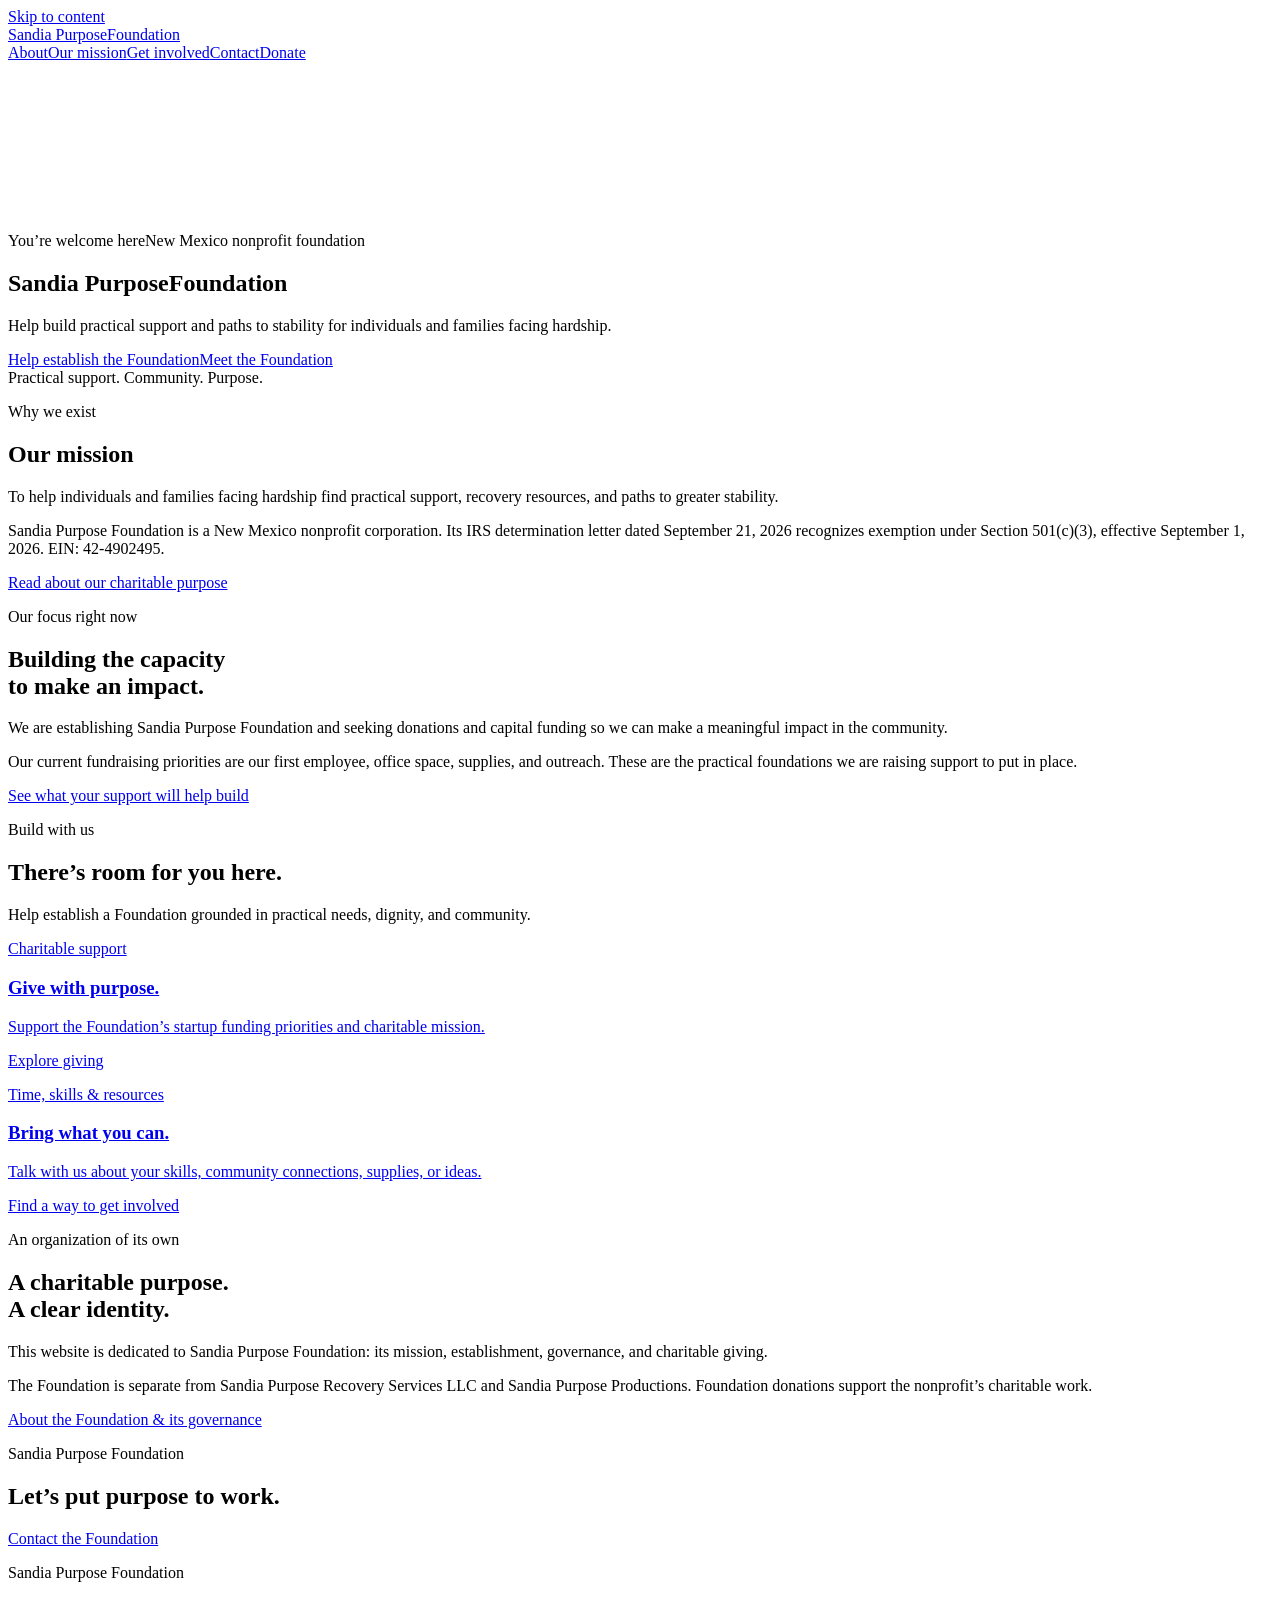
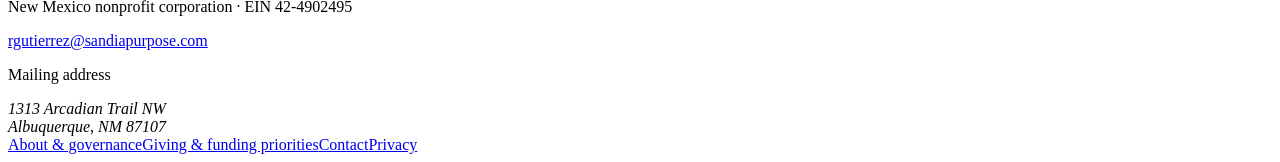
==== commit e406264d: "Make the Foundation site nonprofit-focused and separate business sites" ====
--- a/public/index.html
+++ b/public/index.html
@@ -1,54 +1,5 @@
-<!doctype html>
-<html lang="en"><head>
-  <meta charset="utf-8"><meta name="viewport" content="width=device-width, initial-scale=1">
-  <title>Sandia Purpose Foundation | Recovery, Community, Purpose</title><meta name="description" content="Meet Sandia Purpose Foundation, explore its nonprofit mission, donate, or get involved."><meta name="theme-color" content="#fbf7ef">
-  <link rel="canonical" href="https://www.sandiapurpose.com/"><meta property="og:type" content="website"><meta property="og:title" content="Sandia Purpose Foundation | Recovery, Community, Purpose"><meta property="og:description" content="Meet Sandia Purpose Foundation, explore its nonprofit mission, donate, or get involved."><meta property="og:url" content="https://www.sandiapurpose.com/"><meta property="og:image" content="https://www.sandiapurpose.com/assets/real-albuquerque-poster.jpg"><meta property="og:image:alt" content="Sunlight through green and golden trees"><meta name="twitter:card" content="summary_large_image">
-  <link rel="stylesheet" href="/site.css?v=20261120-separated"><script src="/film.js?v=20261120-separated" defer></script><script src="/interactions.js?v=20261120-separated" defer></script>
-</head><body class="page-foundation"><a class="skip" href="#content">Skip to content</a>
-  <header class="masthead"><div class="wrap masthead-inner">
-    <a class="wordmark identity-mark" href="/" aria-label="Sandia Purpose Foundation"><span class="identity-name">Sandia Purpose</span><span class="identity-kind">Foundation</span></a>
-    <button class="menu-toggle" type="button" aria-expanded="false" aria-controls="main-nav" hidden>Menu <span aria-hidden="true">☰</span></button>
-    <nav id="main-nav" aria-label="Main navigation"><a href="/" aria-current="page">Foundation</a><a href="/recovery-services/">Recovery Services</a><a href="/productions/">Productions</a><a class="nav-donate" href="https://www.paypal.com/us/fundraiser/charity/6275239" data-donation-link>Donate</a></nav>
-  </div></header>
-<main id="content">
-<section class="hero" aria-labelledby="foundation-title">
-  <div class="hero-image" aria-hidden="true"><video id="hero-film" muted loop playsinline preload="none" poster="/assets/real-albuquerque-poster.jpg?v=20261119-welcome" data-source="/assets/real-albuquerque-loop.mp4?v=20261119-welcome"></video></div>
-  <div class="wrap hero-inner"><div class="hero-copy">
-    <p class="kicker"><span>You’re welcome here</span><span>Nonprofit foundation · New Mexico</span></p>
-    <h1 id="foundation-title"><span>Sandia Purpose</span><span>Foundation</span></h1>
-    <p class="hero-deck">A community where lasting recovery has room to grow. Explore the Foundation’s mission and how you can help put it to work.</p>
-    <div class="actions"><a class="button primary" href="#donate">Support the Foundation</a><a class="button secondary" href="#mission">Explore our mission</a></div>
-  </div><div class="film-meta"><span>Recovery. Community. Purpose.</span><button type="button" id="film-control" hidden>Play background film</button></div></div>
-</section>
-<section class="mission" id="mission" aria-labelledby="mission-title"><div class="wrap mission-inner">
-  <div><p class="kicker">Sandia Purpose Foundation</p><h2 id="mission-title">Our mission</h2><div class="mission-rule" aria-hidden="true"></div></div>
-  <div><p class="mission-statement">Our mission is to help people in New Mexico build lasting recovery through peer mentorship, housing assistance, education, and pathways to work. We aim to support veterans and connect people to treatment and community resources.</p><p class="status">Sandia Purpose Foundation is an IRS-recognized 501(c)(3) public charity. EIN: 42-4902495.</p></div>
-</div></section>
-<section class="section-pad foundation-involvement" id="get-involved" aria-labelledby="involvement-title"><div class="wrap">
-  <div class="section-heading"><div><p class="kicker">Put purpose to work</p><h2 id="involvement-title">There’s room for you here.</h2></div><p>Support the mission with your time, resources, or ideas.</p></div>
-  <div class="support-options">
-    <a class="support-option" href="https://www.paypal.com/us/fundraiser/charity/6275239" data-donation-link><p class="kicker">Charitable giving</p><h3>Give with purpose.</h3><p>Support Sandia Purpose Foundation through PayPal Giving Fund.</p><span class="text-link">Make a donation</span></a>
-    <a class="support-option" href="mailto:rgutierrez@sandiapurpose.com?subject=Supporting%20Sandia%20Purpose%20Foundation"><p class="kicker">Time, skills &amp; community</p><h3>Bring what you can.</h3><p>Start a conversation about volunteering, sharing resources, or supporting the Foundation’s mission.</p><span class="text-link">Contact the Foundation</span></a>
-  </div>
-</div></section>
-<section class="story section-pad" id="story" aria-labelledby="story-title"><div class="wrap story-inner">
-  <a class="story-frame" href="/assets/foundation-intro.mp4?v=20261120-separated" data-story-open aria-label="Watch the Sandia Purpose Foundation introduction"><img src="/assets/foundation-intro-poster.jpg?v=20261119-welcome" width="1280" height="720" loading="lazy" alt="Sunlight filtering through green and golden leaves against a blue sky."><span class="story-play" aria-hidden="true">▶</span><span class="story-caption"><span>Sandia Purpose Foundation</span><span>00:45</span></span></a>
-  <div class="story-copy"><p class="kicker">The purpose behind the Foundation</p><h2 id="story-title">Recovery.<br>Community. Purpose.</h2><p>A short introduction to the Foundation’s mission, set against sunlight through the trees.</p><a class="text-link" href="/assets/foundation-intro.mp4?v=20261120-separated" data-story-open>Watch the Foundation introduction</a></div>
-</div></section>
-<section class="donations section-pad" id="donate" aria-labelledby="donate-title"><div class="wrap donation-inner">
-  <div class="donation-copy"><p class="kicker">Support the Foundation</p><h2 id="donate-title">Help someone<br>move forward.</h2><p>Your support can help further the Foundation’s mission of peer mentorship, housing assistance, education, and pathways to work.</p><p class="donation-identity">Sandia Purpose Foundation<br>EIN: 42-4902495</p></div>
-  <div class="donation-card"><p class="kicker">Charitable giving</p><h3>A little support can go a long way.</h3><p>Choose your donation amount on PayPal Giving Fund’s donation page.</p><a class="button primary" href="https://www.paypal.com/us/fundraiser/charity/6275239" data-donation-link>Donate via PayPal Giving Fund</a><p class="donation-note">Your donation is made to PayPal Giving Fund to support Sandia Purpose Foundation. PayPal Giving Fund provides your receipt and delivers eligible funds under its <a href="https://www.paypal.com/us/webapps/mpp/givingfund/policies/donation-delivery-policy">donation policies</a>.</p></div>
-</div></section>
-<section class="faq section-pad" id="faq" aria-labelledby="foundation-questions"><div class="wrap faq-inner">
-  <div><p class="kicker">A little clarity helps</p><h2 id="foundation-questions">About the<br>Foundation.</h2><p class="faq-intro">Questions about the mission, charitable giving, or getting involved?</p><a class="text-link" href="mailto:rgutierrez@sandiapurpose.com">Email the Foundation</a></div>
-  <div class="faq-list">
-    <details><summary>What is Sandia Purpose Foundation?</summary><div class="faq-answer"><p>Sandia Purpose Foundation is a nonprofit foundation focused on lasting recovery in New Mexico. Its mission includes peer mentorship, housing assistance, education, and pathways to work.</p></div></details>
-    <details><summary>How can I support the Foundation?</summary><div class="faq-answer"><p>You can give through PayPal Giving Fund or contact the Foundation about your time, skills, resources, or ideas.</p><a class="text-link" href="#get-involved">Explore ways to get involved</a></div></details>
-    <details><summary>Where do donations go?</summary><div class="faq-answer"><p>The donation links on this page recommend Sandia Purpose Foundation as the benefiting charity. PayPal Giving Fund handles the donation and provides your receipt under its donation policies.</p></div></details>
-    <details><summary>Where do I ask about housing or make a referral?</summary><div class="faq-answer"><p>Housing, intake, and referral inquiries belong with Sandia Purpose Recovery Services LLC, which is separate from the Foundation.</p><a class="text-link" href="/recovery-services/">Visit Recovery Services</a></div></details>
-  </div>
-</div></section>
-<section class="contact-strip"><div class="wrap contact-inner"><div><p class="kicker">Sandia Purpose Foundation</p><h2>Let’s put purpose to work.</h2></div><a class="button primary" href="mailto:rgutierrez@sandiapurpose.com?subject=Sandia%20Purpose%20Foundation%20inquiry">Contact the Foundation</a></div></section>
-<dialog class="story-dialog" id="story-dialog" aria-labelledby="story-dialog-title"><div class="dialog-header"><div><p class="kicker">Sandia Purpose Foundation</p><h2 id="story-dialog-title">Recovery. Community. Purpose.</h2></div><button class="dialog-close" type="button" autofocus aria-label="Close story video">Close <span aria-hidden="true">×</span></button></div><video id="story-film" controls playsinline preload="none" poster="/assets/foundation-intro-poster.jpg?v=20261119-welcome" data-source="/assets/foundation-intro.mp4?v=20261120-separated" aria-label="Sandia Purpose Foundation introduction"><track kind="captions" src="/assets/foundation-intro.vtt?v=20261120-separated" srclang="en" label="English text"></video><div class="dialog-footer"><p class="dialog-note">A silent, 45-second introduction. <a href="/assets/foundation-intro-transcript.html">Read the transcript</a>.</p><a class="text-link" href="#donate" data-story-next>Support the Foundation</a></div><p id="story-error" class="story-error" role="status" hidden>The video couldn’t load. <a href="/assets/foundation-intro.mp4?v=20261120-separated">Open the film directly</a> or <a href="/assets/foundation-intro-transcript.html">read the transcript</a>.</p></dialog>
-</main><footer><div class="wrap footer-inner"><div><p class="footer-name">Sandia Purpose Foundation</p><p>Nonprofit foundation · EIN 42-4902495</p><a class="text-link" href="mailto:rgutierrez@sandiapurpose.com">rgutierrez@sandiapurpose.com</a></div><nav class="footer-links" aria-label="Explore other pages"><a href="/">Foundation</a><a href="/recovery-services/">Recovery Services</a><a href="/productions/">Productions</a></nav></div></footer>
-</body></html>+<!doctype html><html lang="en"><head><meta charset="utf-8"><meta name="viewport" content="width=device-width,initial-scale=1"><title>Sandia Purpose Foundation | Practical Support &amp; Community</title><meta name="description" content="Help establish Sandia Purpose Foundation. Learn about its charitable mission, current fundraising priorities, governance, and ways to contribute."><meta name="theme-color" content="#fbf7ef"><link rel="canonical" href="https://www.sandiapurpose.com/"><meta property="og:type" content="website"><meta property="og:title" content="Sandia Purpose Foundation | Practical Support &amp; Community"><meta property="og:description" content="Help establish Sandia Purpose Foundation. Learn about its charitable mission, current fundraising priorities, governance, and ways to contribute."><meta property="og:url" content="https://www.sandiapurpose.com/"><meta property="og:image" content="https://www.sandiapurpose.com/assets/foundation-trees.webp"><meta property="og:image:alt" content="Sunlight through green and golden trees"><meta name="twitter:card" content="summary_large_image"><link rel="stylesheet" href="/site.css?v=20261123-foundation"><script src="/interactions.js?v=20261123-foundation" defer></script><script src="/film.js?v=20261123-foundation" defer></script><script type="application/ld+json">{"@context": "https://schema.org", "@type": "NGO", "name": "Sandia Purpose Foundation", "url": "https://www.sandiapurpose.com/", "email": "rgutierrez@sandiapurpose.com", "taxID": "42-4902495", "description": "To help individuals and families facing hardship find practical support, recovery resources, and paths to greater stability.", "address": {"@type": "PostalAddress", "streetAddress": "1313 Arcadian Trail NW", "addressLocality": "Albuquerque", "addressRegion": "NM", "postalCode": "87107", "addressCountry": "US"}}</script></head><body class="page-foundation"><a class="skip" href="#content">Skip to content</a><header class="masthead"><div class="wrap masthead-inner"><a class="wordmark identity-mark" href="/" aria-label="Sandia Purpose Foundation home"><span class="identity-name">Sandia Purpose</span><span class="identity-kind">Foundation</span></a><button class="menu-toggle" type="button" aria-expanded="false" aria-controls="main-nav" hidden>Menu <span aria-hidden="true">☰</span></button><nav id="main-nav" aria-label="Foundation navigation"><a href="/about/">About</a><a href="/mission/">Our mission</a><a href="/get-involved/">Get involved</a><a href="/contact/">Contact</a><a href="/donate/" class="nav-donate">Donate</a></nav></div></header><main id="content"><section class="hero" aria-labelledby="foundation-title"><div class="hero-image" aria-hidden="true"><video id="hero-film" muted loop playsinline preload="none" poster="/assets/foundation-trees.webp" data-source="/assets/real-albuquerque-loop.mp4?v=20261119-welcome"></video></div><div class="wrap hero-inner"><div class="hero-copy"><p class="kicker"><span>You’re welcome here</span><span>New Mexico nonprofit foundation</span></p><h1 id="foundation-title"><span>Sandia Purpose</span><span>Foundation</span></h1><p class="hero-deck">Help build practical support and paths to stability for individuals and families facing hardship.</p><div class="actions"><a class="button primary" href="/donate/">Help establish the Foundation</a><a class="button secondary" href="/about/">Meet the Foundation</a></div></div><div class="film-meta"><span>Practical support. Community. Purpose.</span><button type="button" id="film-control" hidden>Play background film</button></div></div></section>
+<section class="mission" id="mission"><div class="wrap mission-inner"><div><p class="kicker">Why we exist</p><h2>Our mission</h2><div class="mission-rule" aria-hidden="true"></div></div><div><p class="mission-statement">To help individuals and families facing hardship find practical support, recovery resources, and paths to greater stability.</p><p class="status">Sandia Purpose Foundation is a New Mexico nonprofit corporation. Its IRS determination letter dated September 21, 2026 recognizes exemption under Section 501(c)(3), effective September 1, 2026. EIN: 42-4902495.</p><a class="text-link mission-more" href="/mission/">Read about our charitable purpose</a></div></div></section>
+<section class="section-pad establishment"><div class="wrap service-columns"><div><p class="kicker">Our focus right now</p><h2>Building the capacity<br>to make an impact.</h2></div><div class="foundation-copy"><p>We are establishing Sandia Purpose Foundation and seeking donations and capital funding so we can make a meaningful impact in the community.</p><p>Our current fundraising priorities are our first employee, office space, supplies, and outreach. These are the practical foundations we are raising support to put in place.</p><a class="text-link" href="/donate/">See what your support will help build</a></div></div></section>
+<section class="section-pad foundation-involvement" id="get-involved"><div class="wrap"><div class="section-heading"><div><p class="kicker">Build with us</p><h2>There’s room for you here.</h2></div><p>Help establish a Foundation grounded in practical needs, dignity, and community.</p></div><div class="support-options"><a class="support-option" href="/donate/"><p class="kicker">Charitable support</p><h3>Give with purpose.</h3><p>Support the Foundation’s startup funding priorities and charitable mission.</p><span class="text-link">Explore giving</span></a><a class="support-option" href="/get-involved/"><p class="kicker">Time, skills &amp; resources</p><h3>Bring what you can.</h3><p>Talk with us about your skills, community connections, supplies, or ideas.</p><span class="text-link">Find a way to get involved</span></a></div></div></section>
+<section class="section-pad foundation-identity"><div class="wrap service-columns"><div><p class="kicker">An organization of its own</p><h2>A charitable purpose.<br>A clear identity.</h2></div><div class="foundation-copy"><p>This website is dedicated to Sandia Purpose Foundation: its mission, establishment, governance, and charitable giving.</p><p>The Foundation is separate from Sandia Purpose Recovery Services LLC and Sandia Purpose Productions. Foundation donations support the nonprofit’s charitable work.</p><a class="text-link" href="/about/">About the Foundation &amp; its governance</a></div></div></section><section class="contact-strip"><div class="wrap contact-inner"><div><p class="kicker">Sandia Purpose Foundation</p><h2>Let’s put purpose to work.</h2></div><a class="button primary" href="/contact/">Contact the Foundation</a></div></section></main><footer><div class="wrap foundation-footer"><div><p class="footer-name">Sandia Purpose Foundation</p><p>New Mexico nonprofit corporation · EIN 42-4902495</p><a class="text-link" href="mailto:rgutierrez@sandiapurpose.com">rgutierrez@sandiapurpose.com</a></div><div><p class="footer-label">Mailing address</p><address>1313 Arcadian Trail NW<br>Albuquerque, NM 87107</address></div><nav class="foundation-footer-links" aria-label="Foundation information"><a href="/about/">About &amp; governance</a><a href="/donate/">Giving &amp; funding priorities</a><a href="/contact/">Contact</a><a href="/privacy/">Privacy</a></nav></div></footer></body></html>
